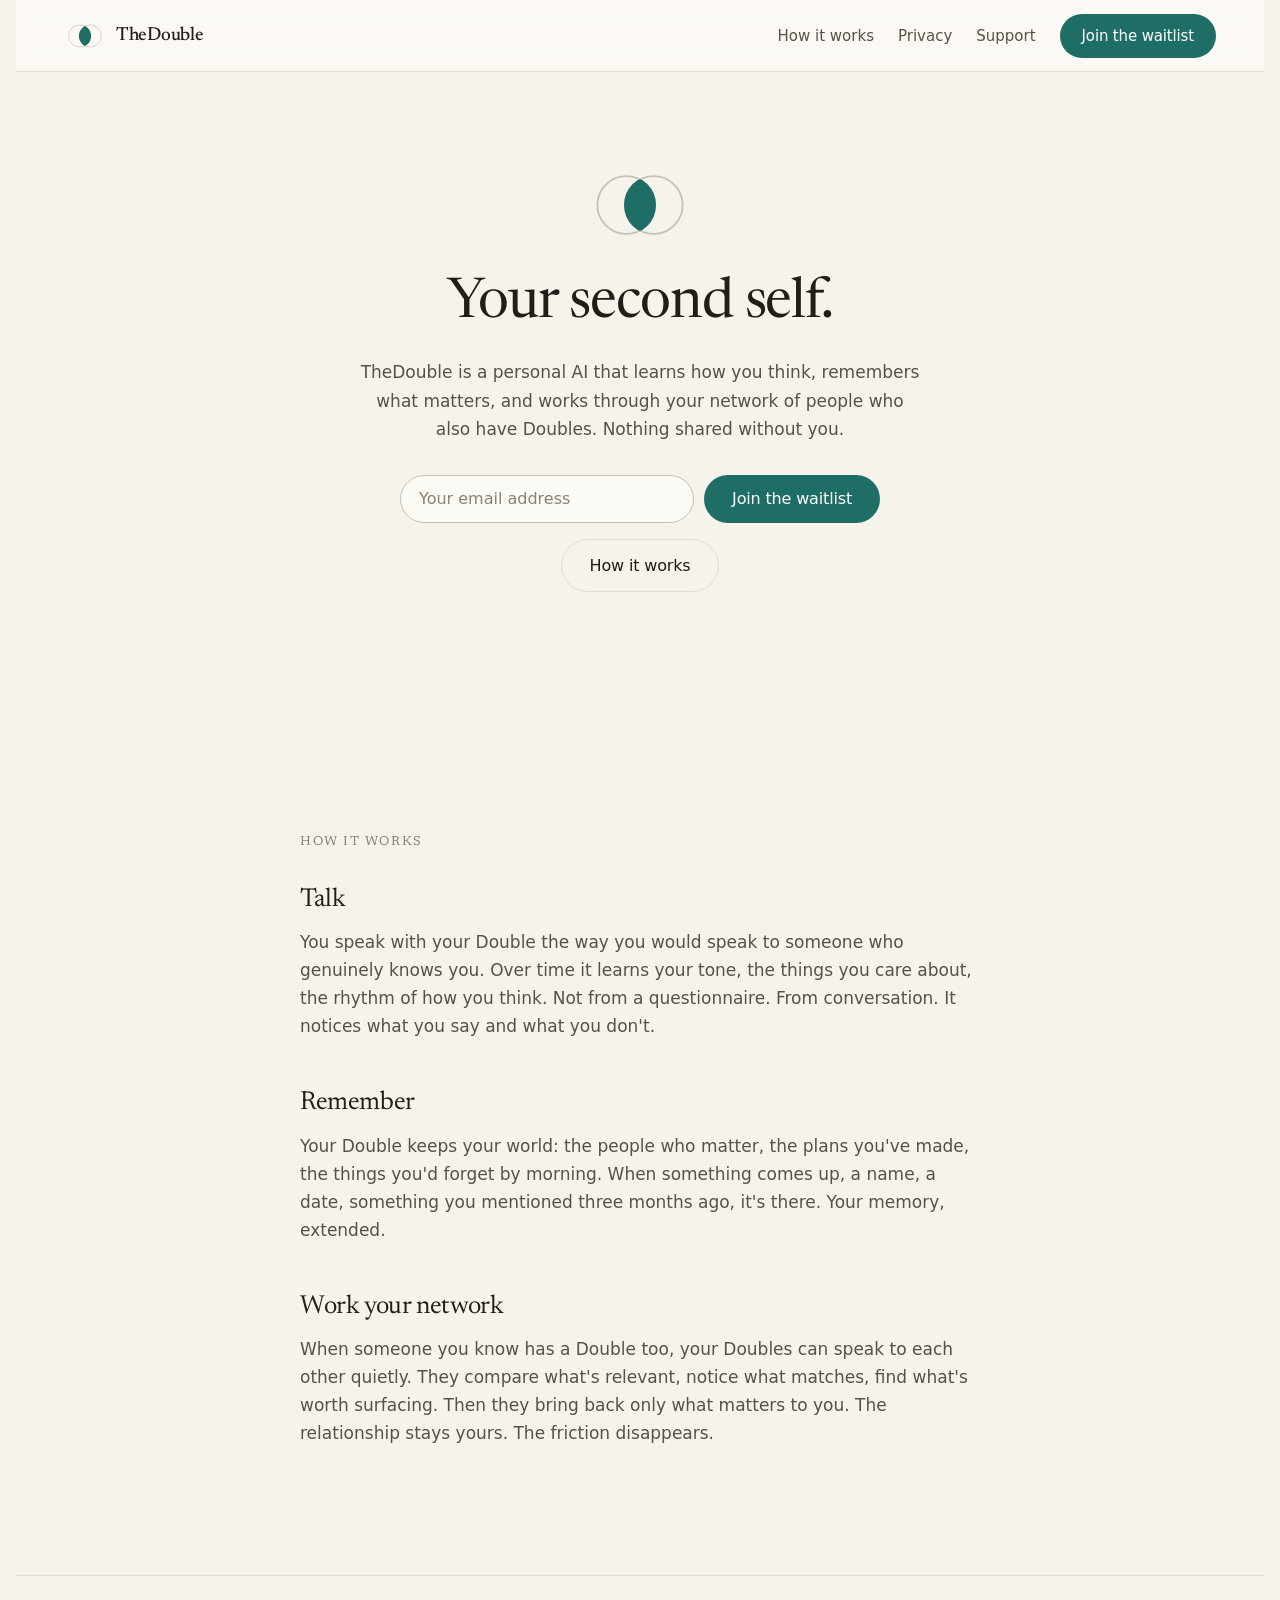
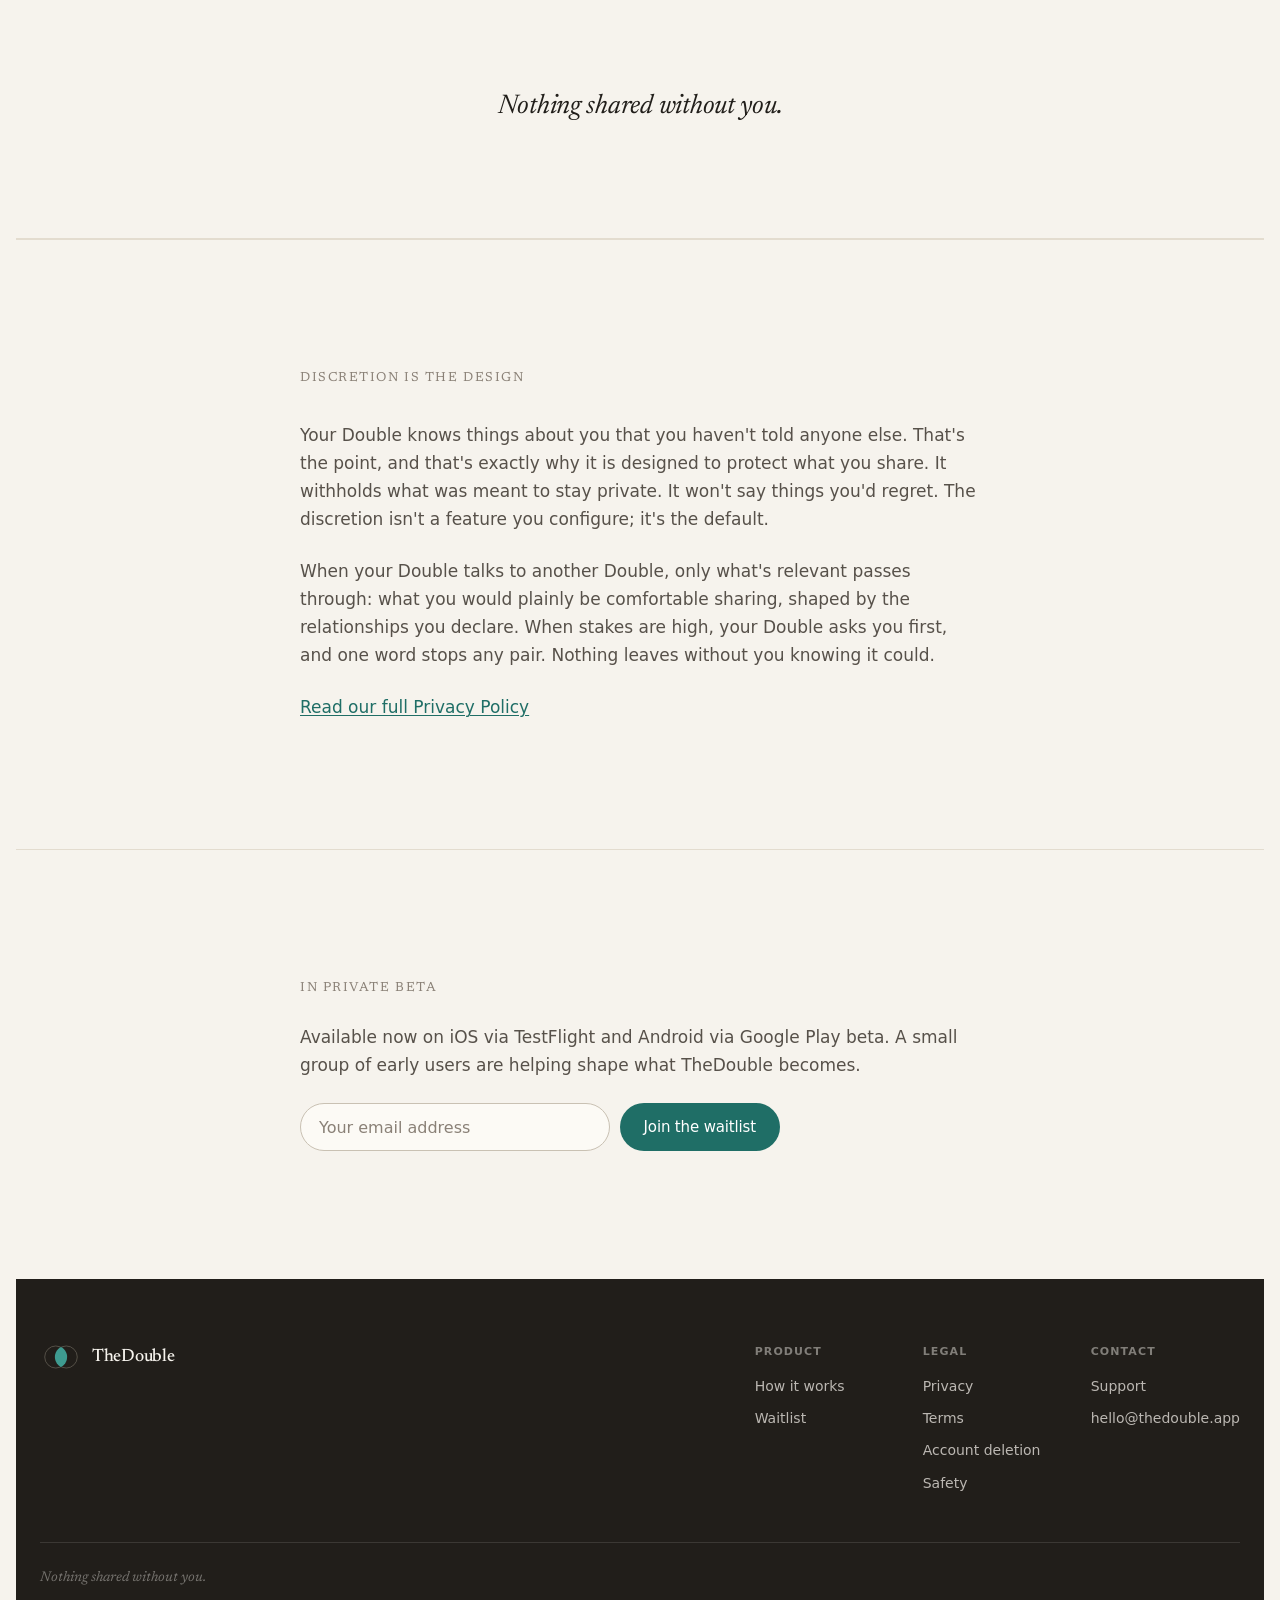
==== index.html @ a7c5e0af "deploy: 2.3 copy + quiet-outline assets + safety truth + C1 cockpit UI (Tuning/Runs/Funnels/Memory/R" ====
<!DOCTYPE html>
<html lang="en">
<head>
  <meta charset="UTF-8">
  <meta name="viewport" content="width=device-width, initial-scale=1.0">
  <title>TheDouble -- Your second self.</title>
  <meta name="description" content="TheDouble gives you an AI second self that learns how you think, remembers what matters, and works through your network. Nothing shared without you.">
  <meta property="og:title" content="TheDouble -- Your second self.">
  <meta property="og:description" content="An AI second self that learns how you think, remembers what matters, and works through your network of people.">
  <meta property="og:type" content="website">
  <meta property="og:url" content="https://thedouble.app">
  <link rel="icon" href="favicon.svg" type="image/svg+xml">
  <link rel="apple-touch-icon" href="icon-180.png">
  <link rel="preconnect" href="https://fonts.googleapis.com">
  <link rel="preconnect" href="https://fonts.gstatic.com" crossorigin>
  <link href="https://fonts.googleapis.com/css2?family=Newsreader:ital,wght@0,300;0,400;0,500;1,300;1,400;1,500&display=swap" rel="stylesheet">
  <link rel="stylesheet" href="style.css?v=3">
  <link rel="canonical" href="https://thedouble.app/">
  <meta property="og:image" content="https://thedouble.app/og-image.png">
  <meta name="twitter:card" content="summary_large_image">
</head>
<body>
  <a class="skip-link" href="#main">Skip to content</a>

  <!-- HEADER -->
  <header class="mkt-header" role="banner">
    <div class="mkt-header-inner">
      <a href="/" class="mkt-wordmark" aria-label="TheDouble -- home">
        <svg class="mkt-logo-svg" xmlns="http://www.w3.org/2000/svg" viewBox="0 0 96 64" aria-hidden="true" focusable="false">
          <defs>
            <clipPath id="header-lens"><circle cx="36" cy="32" r="26"/></clipPath>
            <mask id="header-lens-outL"><rect width="96" height="64" fill="white"/><circle cx="60" cy="32" r="26" fill="black"/></mask>
            <mask id="header-lens-outR"><rect width="96" height="64" fill="white"/><circle cx="36" cy="32" r="26" fill="black"/></mask>
          </defs>
          <circle cx="60" cy="32" r="26" fill="#1F6E66" clip-path="url(#header-lens)"/>
          <circle cx="36" cy="32" r="25.2" fill="none" stroke="#C9C1B3" stroke-width="1.6" mask="url(#header-lens-outL)"/>
          <circle cx="60" cy="32" r="25.2" fill="none" stroke="#C9C1B3" stroke-width="1.6" mask="url(#header-lens-outR)"/>
        </svg>
        <span class="mkt-wordmark-text">TheDouble</span>
      </a>

      <nav class="mkt-nav" aria-label="Main navigation">
        <a href="#how" class="mkt-nav-link">How it works</a>
        <a href="privacy.html" class="mkt-nav-link">Privacy</a>
        <a href="support.html" class="mkt-nav-link">Support</a>
        <a href="#waitlist-bottom" class="mkt-btn mkt-btn-primary">Join the waitlist</a>
      </nav>

      <button class="mkt-menu-toggle" aria-controls="mkt-mobile-menu" aria-expanded="false">Menu</button>
    </div>
  </header>

  <!-- MOBILE MENU -->
  <div class="mkt-mobile-menu" id="mkt-mobile-menu" aria-hidden="true" role="dialog" aria-modal="true" aria-label="Navigation">
    <div class="mkt-mobile-menu-inner">
      <button class="mkt-mobile-close" aria-label="Close menu">Close</button>
      <nav aria-label="Mobile navigation">
        <a href="#how" class="mkt-mobile-link">How it works</a>
        <a href="privacy.html" class="mkt-mobile-link">Privacy</a>
        <a href="support.html" class="mkt-mobile-link">Support</a>
      </nav>
      <a href="#waitlist-bottom" class="mkt-btn mkt-btn-primary mkt-mobile-cta">Join the waitlist</a>
    </div>
  </div>

  <main id="main">
    <!-- HERO -->
    <section class="mkt-hero" aria-label="Hero">
      <div class="mkt-hero-inner">
        <div class="mkt-hero-lens" aria-hidden="true">
          <svg class="mkt-hero-lens-svg" xmlns="http://www.w3.org/2000/svg" viewBox="0 0 96 64">
            <defs>
            <clipPath id="hero-lens"><circle cx="36" cy="32" r="26"/></clipPath>
            <mask id="hero-lens-outL"><rect width="96" height="64" fill="white"/><circle cx="60" cy="32" r="26" fill="black"/></mask>
            <mask id="hero-lens-outR"><rect width="96" height="64" fill="white"/><circle cx="36" cy="32" r="26" fill="black"/></mask>
          </defs>
          <circle cx="60" cy="32" r="26" fill="#1F6E66" clip-path="url(#hero-lens)"/>
          <circle cx="36" cy="32" r="25.2" fill="none" stroke="#C9C1B3" stroke-width="1.6" mask="url(#hero-lens-outL)"/>
          <circle cx="60" cy="32" r="25.2" fill="none" stroke="#C9C1B3" stroke-width="1.6" mask="url(#hero-lens-outR)"/>
          </svg>
        </div>
        <h1 class="mkt-display">Your second self.</h1>
        <p class="mkt-hero-sub">TheDouble is a personal AI that learns how you think, remembers what matters, and works through your network of people who also have Doubles. Nothing shared without you.</p>
        <div class="mkt-hero-actions">
          <div class="mkt-waitlist-form" id="waitlist-hero">
            <form class="mkt-wl-form" data-source="site-hero" novalidate>
              <input
                class="mkt-wl-input"
                type="email"
                name="email"
                placeholder="Your email address"
                autocomplete="email"
                aria-label="Email address"
                required
              >
              <button type="submit" class="mkt-btn mkt-btn-primary mkt-wl-btn">Join the waitlist</button>
            </form>
            <p class="mkt-wl-status" aria-live="polite" hidden></p>
            <noscript><p class="mkt-wl-noscript">To join, email <a href="mailto:hello@thedouble.app">hello@thedouble.app</a> with the subject "Waitlist".</p></noscript>
          </div>
          <a href="#how" class="mkt-btn mkt-btn-outline mkt-hero-how-link">How it works</a>
        </div>
      </div>
    </section>

    <!-- HOW IT WORKS -->
    <section class="mkt-section mkt-editorial" id="how" aria-labelledby="how-heading">
      <div class="mkt-section-inner">
        <h2 class="mkt-section-heading" id="how-heading">How it works</h2>

        <div class="mkt-prose-block">
          <h3 class="mkt-passage-title">Talk</h3>
          <p class="mkt-body">You speak with your Double the way you would speak to someone who genuinely knows you. Over time it learns your tone, the things you care about, the rhythm of how you think. Not from a questionnaire. From conversation. It notices what you say and what you don't.</p>
        </div>

        <div class="mkt-prose-block">
          <h3 class="mkt-passage-title">Remember</h3>
          <p class="mkt-body">Your Double keeps your world: the people who matter, the plans you've made, the things you'd forget by morning. When something comes up, a name, a date, something you mentioned three months ago, it's there. Your memory, extended.</p>
        </div>

        <div class="mkt-prose-block">
          <h3 class="mkt-passage-title">Work your network</h3>
          <p class="mkt-body">When someone you know has a Double too, your Doubles can speak to each other quietly. They compare what's relevant, notice what matches, find what's worth surfacing. Then they bring back only what matters to you. The relationship stays yours. The friction disappears.</p>
        </div>
      </div>
    </section>

    <!-- PULL QUOTE -->
    <section class="mkt-pullquote-section" aria-label="Quote">
      <div class="mkt-section-inner">
        <blockquote class="mkt-pullquote">
          <p>Nothing shared without you.</p>
        </blockquote>
      </div>
    </section>

    <!-- PRIVACY -->
    <section class="mkt-section mkt-editorial" id="privacy" aria-labelledby="privacy-heading">
      <div class="mkt-section-inner">
        <h2 class="mkt-section-heading" id="privacy-heading">Discretion is the design</h2>
        <p class="mkt-body">Your Double knows things about you that you haven't told anyone else. That's the point, and that's exactly why it is designed to protect what you share. It withholds what was meant to stay private. It won't say things you'd regret. The discretion isn't a feature you configure; it's the default.</p>
        <p class="mkt-body">When your Double talks to another Double, only what's relevant passes through: what you would plainly be comfortable sharing, shaped by the relationships you declare. When stakes are high, your Double asks you first, and one word stops any pair. Nothing leaves without you knowing it could.</p>
        <p class="mkt-body"><a href="privacy.html" class="mkt-inline-link">Read our full Privacy Policy</a></p>
      </div>
    </section>

    <!-- AVAILABILITY / WAITLIST BOTTOM -->
    <section class="mkt-section mkt-availability" id="waitlist-bottom" aria-labelledby="beta-heading">
      <div class="mkt-section-inner">
        <div class="mkt-availability-inner">
          <h2 class="mkt-section-heading mkt-availability-heading" id="beta-heading">In private beta</h2>
          <p class="mkt-body">Available now on iOS via TestFlight and Android via Google Play beta. A small group of early users are helping shape what TheDouble becomes.</p>
          <div class="mkt-waitlist-form" id="waitlist-bottom-form">
            <form class="mkt-wl-form" data-source="site-bottom" novalidate>
              <input
                class="mkt-wl-input"
                type="email"
                name="email"
                placeholder="Your email address"
                autocomplete="email"
                aria-label="Email address"
                required
              >
              <button type="submit" class="mkt-btn mkt-btn-primary mkt-wl-btn">Join the waitlist</button>
            </form>
            <p class="mkt-wl-status" aria-live="polite" hidden></p>
            <noscript><p class="mkt-wl-noscript">To join, email <a href="mailto:hello@thedouble.app">hello@thedouble.app</a> with the subject "Waitlist".</p></noscript>
          </div>
        </div>
      </div>
    </section>
  </main>

  <!-- FOOTER -->
  <footer class="mkt-footer" role="contentinfo">
    <div class="mkt-footer-inner">
      <div class="mkt-footer-lockup">
        <svg class="mkt-footer-logo" xmlns="http://www.w3.org/2000/svg" viewBox="0 0 96 64" aria-hidden="true" focusable="false">
          <defs>
            <clipPath id="footer-lens"><circle cx="36" cy="32" r="26"/></clipPath>
            <mask id="footer-lens-outL"><rect width="96" height="64" fill="white"/><circle cx="60" cy="32" r="26" fill="black"/></mask>
            <mask id="footer-lens-outR"><rect width="96" height="64" fill="white"/><circle cx="36" cy="32" r="26" fill="black"/></mask>
          </defs>
          <circle cx="60" cy="32" r="26" fill="#3E9B90" clip-path="url(#footer-lens)"/>
          <circle cx="36" cy="32" r="25.2" fill="none" stroke="#6B655B" stroke-width="1.6" mask="url(#footer-lens-outL)"/>
          <circle cx="60" cy="32" r="25.2" fill="none" stroke="#6B655B" stroke-width="1.6" mask="url(#footer-lens-outR)"/>
        </svg>
        <span class="mkt-footer-wordmark">TheDouble</span>
      </div>

      <nav class="mkt-footer-nav" aria-label="Footer navigation">
        <div class="mkt-footer-col">
          <p class="mkt-footer-col-label">Product</p>
          <a href="#how" class="mkt-footer-link">How it works</a>
          <a href="#waitlist-bottom" class="mkt-footer-link">Waitlist</a>
        </div>
        <div class="mkt-footer-col">
          <p class="mkt-footer-col-label">Legal</p>
          <a href="privacy.html" class="mkt-footer-link">Privacy</a>
          <a href="terms.html" class="mkt-footer-link">Terms</a>
          <a href="delete-account.html" class="mkt-footer-link">Account deletion</a>
          <a href="safety.html" class="mkt-footer-link">Safety</a>
        </div>
        <div class="mkt-footer-col">
          <p class="mkt-footer-col-label">Contact</p>
          <a href="support.html" class="mkt-footer-link">Support</a>
          <a href="mailto:hello@thedouble.app" class="mkt-footer-link">hello@thedouble.app</a>
        </div>
      </nav>

      <p class="mkt-footer-signoff">Nothing shared without you.</p>
    </div>
  </footer>

  <script>
    // Mobile menu toggle
    (function () {
      var toggle = document.querySelector('.mkt-menu-toggle');
      var menu = document.getElementById('mkt-mobile-menu');
      var close = document.querySelector('.mkt-mobile-close');
      var links = menu ? menu.querySelectorAll('.mkt-mobile-link, .mkt-mobile-cta') : [];

      function openMenu() {
        menu.classList.add('is-open');
        menu.setAttribute('aria-hidden', 'false');
        toggle.setAttribute('aria-expanded', 'true');
        document.body.style.overflow = 'hidden';
        close.focus();
      }

      function closeMenu() {
        menu.classList.remove('is-open');
        menu.setAttribute('aria-hidden', 'true');
        toggle.setAttribute('aria-expanded', 'false');
        document.body.style.overflow = '';
        toggle.focus();
      }

      if (toggle && menu && close) {
        toggle.addEventListener('click', openMenu);
        close.addEventListener('click', closeMenu);
        links.forEach(function (link) {
          link.addEventListener('click', closeMenu);
        });
        document.addEventListener('keydown', function (e) {
          if (e.key === 'Escape' && menu.classList.contains('is-open')) closeMenu();
        });
      }
    })();

    // Waitlist form submission
    (function () {
      var SUPABASE_URL = 'https://vdpgexbrvtygdkffznog.supabase.co/rest/v1/waitlist';
      var ANON_KEY = 'sb_publishable_Q0ZpzV-aZn6Gv2tR6KhAZw_jz7wM49W';

      function submitWaitlist(form) {
        var emailInput = form.querySelector('input[type="email"]');
        var btn = form.querySelector('button[type="submit"]');
        var statusEl = form.closest('.mkt-waitlist-form').querySelector('.mkt-wl-status');
        var email = emailInput.value.trim();

        if (!email || !emailInput.validity.valid) {
          emailInput.focus();
          return;
        }

        var source = form.dataset.source || 'site';
        btn.disabled = true;
        btn.textContent = 'Sending...';

        fetch(SUPABASE_URL, {
          method: 'POST',
          headers: {
            'apikey': ANON_KEY,
            'Authorization': 'Bearer ' + ANON_KEY,
            'Content-Type': 'application/json',
            'Prefer': 'return=minimal'
          },
          body: JSON.stringify({ email: email, source: source })
        })
        .then(function (res) {
          form.style.display = 'none';
          statusEl.removeAttribute('hidden');
          if (res.status === 201 || res.status === 200) {
            statusEl.textContent = "You're on the list. We'll write when it's your turn.";
          } else if (res.status === 409) {
            statusEl.textContent = "You're already on the list.";
          } else {
            statusEl.textContent = 'Something went wrong. Try again or email hello@thedouble.app.';
            form.style.display = '';
            btn.disabled = false;
            btn.textContent = 'Join the waitlist';
          }
        })
        .catch(function () {
          form.style.display = '';
          btn.disabled = false;
          btn.textContent = 'Join the waitlist';
          statusEl.removeAttribute('hidden');
          statusEl.textContent = 'Something went wrong. Try again or email hello@thedouble.app.';
        });
      }

      document.querySelectorAll('.mkt-wl-form').forEach(function (form) {
        form.addEventListener('submit', function (e) {
          e.preventDefault();
          submitWaitlist(form);
        });
      });
    })();
  </script>
</body>
</html>
---- style.css ----
/* ── Design tokens (TheDouble v1.0) ── */
:root {
  /* legacy aliases kept for legal pages */
  --bg: #F6F3ED;
  --card: #FCFAF5;
  --text: #211E1A;
  --secondary: #57514A;
  --teal: #1F6E66;
  --hairline: #E3DCCF;
  --max: 640px;

  /* canonical tokens */
  --td-bg-canvas: #F6F3ED;
  --td-bg-card: #FCFAF5;
  --td-bg-recessed: #EDE8DE;
  --td-border-hairline: #E3DCCF;
  --td-border-input: #C9C1B3;
  --td-text-primary: #211E1A;
  --td-text-secondary: #57514A;
  --td-text-tertiary: #8A8177;
  --td-double-action: #1F6E66;
  --td-double-deep: #14524C;
  --td-double-field: #DCE9E6;
  --td-double-ondark: #3E9B90;
  --td-font-brand: "Newsreader", Georgia, serif;
  --td-font-ui: system-ui, -apple-system, "SF Pro", "Roboto Flex", sans-serif;
  --td-space-4: 16px;
  --td-space-6: 24px;
  --td-space-8: 32px;
  --td-space-12: 48px;
  --td-space-16: 64px;
  --td-space-24: 96px;
  --td-radius-card: 14px;
  --td-radius-pill: 9999px;
  --td-elevation-1: 0 1px 2px rgba(33,30,26,.06), 0 4px 16px rgba(33,30,26,.06);
  --td-elevation-2: 0 8px 40px rgba(33,30,26,.12);
  --td-layer-nav: 50;
  --td-layer-overlay: 100;
  --td-motion-instant: 120ms ease-out;
  --td-motion-settle: 240ms cubic-bezier(.2,0,0,1);
  --td-motion-drift: 400ms cubic-bezier(.32,.72,0,1);
  --td-motion-breathe: 4800ms ease-in-out;
  --td-focus-ring: 2px solid var(--td-double-action);
  --td-focus-offset: 2px;

  /* ink (footer) */
  --td-ink: #211E1A;
  --td-paper: #F6F3ED;
}

*, *::before, *::after { box-sizing: border-box; margin: 0; padding: 0; }

body {
  background: var(--bg);
  color: var(--text);
  font-family: -apple-system, BlinkMacSystemFont, "Segoe UI", Roboto, sans-serif;
  font-size: 16px;
  line-height: 1.6;
  padding: 0 16px;
}

a { color: var(--teal); text-decoration: none; }
a:hover { text-decoration: underline; }

/* ── Header ── */
.site-header {
  max-width: var(--max);
  margin: 0 auto;
  padding: 24px 0 16px;
  border-bottom: 1px solid var(--hairline);
}

.site-header a {
  display: inline-flex;
  align-items: center;
  gap: 10px;
  color: var(--text);
  text-decoration: none;
}

.wordmark {
  font-family: Georgia, 'Newsreader', serif;
  font-size: 20px;
  font-weight: 400;
  color: var(--text);
  letter-spacing: -0.02em;
}

/* ── Content ── */
.content {
  max-width: var(--max);
  margin: 0 auto;
  padding: 48px 0 96px;
}

h1 {
  font-family: Georgia, 'Newsreader', serif;
  font-size: 30px;
  font-weight: 400;
  color: var(--text);
  line-height: 1.25;
  margin-bottom: 8px;
}

h2 {
  font-family: Georgia, 'Newsreader', serif;
  font-size: 20px;
  font-weight: 400;
  color: var(--text);
  margin: 36px 0 8px;
}

h3 {
  font-family: Georgia, 'Newsreader', serif;
  font-size: 16px;
  font-weight: 400;
  color: var(--secondary);
  margin: 20px 0 4px;
}

p { color: var(--secondary); margin-bottom: 14px; }

.effective {
  font-size: 13px;
  color: #8A8177;
  margin-bottom: 32px;
}

ul, ol { padding-left: 20px; color: var(--secondary); margin-bottom: 14px; }
li { margin-bottom: 5px; }

/* ── Table ── */
table {
  width: 100%;
  border-collapse: collapse;
  margin: 16px 0 24px;
  font-size: 14px;
}
th {
  text-align: left;
  padding: 8px 10px;
  background: var(--card);
  border: 1px solid var(--hairline);
  color: var(--text);
  font-weight: 600;
  font-size: 13px;
}
td {
  padding: 8px 10px;
  border: 1px solid var(--hairline);
  color: var(--secondary);
  vertical-align: top;
}

/* ── Hero (index only) ── */
.hero-promise {
  margin-top: 20px;
  font-size: 18px;
  color: var(--secondary);
}

.hero-nav {
  margin-top: 48px;
  display: flex;
  flex-direction: column;
  gap: 14px;
}

.hero-nav a {
  font-size: 16px;
  border-bottom: 1px solid var(--hairline);
  padding-bottom: 14px;
  display: block;
}

/* ── Footer nav ── */
.site-footer {
  max-width: var(--max);
  margin: 0 auto;
  padding: 24px 0 32px;
  border-top: 1px solid var(--hairline);
  display: flex;
  flex-wrap: wrap;
  gap: 14px 20px;
  font-size: 13px;
}

.site-footer a { color: var(--secondary); }
.site-footer a:hover { color: var(--teal); }

/* ── Step box (delete page) ── */
.steps {
  background: var(--card);
  border: 1px solid var(--hairline);
  border-radius: 8px;
  padding: 20px 20px 16px;
  margin: 16px 0 24px;
}

.steps ol { margin-bottom: 0; }

/* ── Info box ── */
.info-box {
  background: var(--card);
  border: 1px solid var(--hairline);
  border-radius: 8px;
  padding: 16px 18px;
  margin: 16px 0;
  font-size: 14px;
  color: var(--secondary);
}

/* ── Emergency number ── */
.crisis-number {
  font-size: 20px;
  font-family: Georgia, 'Newsreader', serif;
  color: var(--teal);
  font-weight: 400;
}


/* ════════════════════════════════════════════════════════════
   MARKETING WEBSITE — SURFACE 02
   All selectors prefixed with .mkt- to avoid collisions
   ════════════════════════════════════════════════════════════ */

/* ── Skip link ── */
.skip-link {
  position: absolute;
  left: -9999px;
  top: var(--td-space-4);
  background: var(--td-bg-card);
  color: var(--td-text-primary);
  font-family: var(--td-font-ui);
  font-size: 14px;
  padding: 8px 16px;
  border-radius: var(--td-radius-pill);
  border: var(--td-focus-ring);
  z-index: calc(var(--td-layer-overlay) + 100);
  text-decoration: none;
}
.skip-link:focus {
  left: 16px;
}

/* ── Global resets for marketing page only ── */
.mkt-header,
.mkt-hero,
.mkt-section,
.mkt-pullquote-section,
.mkt-availability,
.mkt-footer {
  box-sizing: border-box;
}

/* ── Focus styles ── */
.mkt-header a:focus-visible,
.mkt-nav-link:focus-visible,
.mkt-btn:focus-visible,
.mkt-mobile-link:focus-visible,
.mkt-mobile-cta:focus-visible,
.mkt-mobile-toggle:focus-visible,
.mkt-mobile-close:focus-visible,
.mkt-footer-link:focus-visible,
.mkt-inline-link:focus-visible {
  outline: var(--td-focus-ring);
  outline-offset: var(--td-focus-offset);
  border-radius: 4px;
}

/* ─────────────────────────────────────────
   HEADER
   ───────────────────────────────────────── */
.mkt-header {
  position: sticky;
  top: 0;
  z-index: var(--td-layer-nav);
  height: 72px;
  background: rgba(252, 250, 245, 0.92);
  backdrop-filter: blur(12px);
  -webkit-backdrop-filter: blur(12px);
  border-bottom: 1px solid var(--td-border-hairline);
}

.mkt-header-inner {
  max-width: 1200px;
  margin: 0 auto;
  padding: 0 var(--td-space-6);
  height: 100%;
  display: flex;
  align-items: center;
  justify-content: space-between;
  gap: var(--td-space-6);
}

/* Wordmark lockup */
.mkt-wordmark {
  display: inline-flex;
  align-items: center;
  gap: 10px;
  text-decoration: none;
  color: var(--td-text-primary);
  flex-shrink: 0;
}
.mkt-wordmark:hover { text-decoration: none; }
.mkt-wordmark:focus-visible {
  outline: var(--td-focus-ring);
  outline-offset: var(--td-focus-offset);
  border-radius: 4px;
}

.mkt-logo-svg {
  width: 42px;
  height: 28px;
  display: block;
}

.mkt-wordmark-text {
  font-family: var(--td-font-brand);
  font-weight: 500;
  font-size: 19px;
  letter-spacing: -0.015em;
  color: var(--td-text-primary);
  line-height: 1;
}

/* Nav */
.mkt-nav {
  display: flex;
  align-items: center;
  gap: var(--td-space-6);
}

.mkt-nav-link {
  font-family: var(--td-font-ui);
  font-size: 15px;
  color: var(--td-text-secondary);
  text-decoration: none;
  transition: color var(--td-motion-instant);
  white-space: nowrap;
}
.mkt-nav-link:hover {
  color: var(--td-double-deep);
  text-decoration: underline;
  text-decoration-color: var(--td-double-action);
  text-underline-offset: 2px;
  text-decoration-thickness: 1px;
}

/* Buttons */
.mkt-btn {
  display: inline-flex;
  align-items: center;
  justify-content: center;
  padding: 10px 22px;
  border-radius: var(--td-radius-pill);
  font-family: var(--td-font-ui);
  font-size: 15px;
  font-weight: 500;
  text-decoration: none;
  white-space: nowrap;
  cursor: pointer;
  border: none;
  transition: background var(--td-motion-instant), color var(--td-motion-instant), box-shadow var(--td-motion-instant);
  letter-spacing: -0.01em;
}

.mkt-btn-primary {
  background: var(--td-double-action);
  color: #fff;
}
.mkt-btn-primary:hover {
  background: var(--td-double-deep);
  text-decoration: none;
  color: #fff;
}

.mkt-btn-outline {
  background: transparent;
  color: var(--td-text-primary);
  border: 1.5px solid var(--td-border-hairline);
}
.mkt-btn-outline:hover {
  border-color: var(--td-double-action);
  color: var(--td-double-action);
  text-decoration: none;
}

/* Mobile menu toggle */
.mkt-menu-toggle {
  display: none;
  background: none;
  border: none;
  font-family: var(--td-font-ui);
  font-size: 15px;
  color: var(--td-text-secondary);
  cursor: pointer;
  padding: 8px 0;
}

/* ─────────────────────────────────────────
   MOBILE MENU — full-screen paper sheet
   ───────────────────────────────────────── */
.mkt-mobile-menu {
  display: none;
  position: fixed;
  inset: 0;
  z-index: calc(var(--td-layer-nav) + 10);
  background: var(--td-bg-card);
  transform: translateY(-100%);
  transition: transform var(--td-motion-drift);
}
.mkt-mobile-menu.is-open {
  transform: translateY(0);
}

.mkt-mobile-menu-inner {
  display: flex;
  flex-direction: column;
  height: 100%;
  padding: 24px 24px 48px;
}

.mkt-mobile-close {
  align-self: flex-end;
  background: none;
  border: none;
  font-family: var(--td-font-ui);
  font-size: 15px;
  color: var(--td-text-secondary);
  cursor: pointer;
  padding: 8px 0;
  margin-bottom: var(--td-space-8);
}

.mkt-mobile-link {
  display: block;
  font-family: var(--td-font-brand);
  font-size: 32px;
  font-weight: 400;
  color: var(--td-text-primary);
  text-decoration: none;
  padding: 16px 0;
  border-bottom: 1px solid var(--td-border-hairline);
  letter-spacing: -0.015em;
}
.mkt-mobile-link:hover { color: var(--td-double-action); text-decoration: none; }

.mkt-mobile-cta {
  margin-top: auto;
  padding: 14px 28px;
  font-size: 17px;
}

/* ─────────────────────────────────────────
   HERO
   ───────────────────────────────────────── */
.mkt-hero {
  background: var(--td-bg-canvas);
  padding: 96px 24px 112px;
  text-align: center;
}

.mkt-hero-inner {
  max-width: 720px;
  margin: 0 auto;
  display: flex;
  flex-direction: column;
  align-items: center;
  gap: var(--td-space-6);
}

/* Breathing lens */
.mkt-hero-lens {
  display: flex;
  align-items: center;
  justify-content: center;
  margin-bottom: 8px;
}

.mkt-hero-lens-svg {
  width: 110px;
  height: 74px;
  animation: td-breathe var(--td-motion-breathe) ease-in-out infinite alternate;
}

@keyframes td-breathe {
  from { transform: scale(1.00); }
  to   { transform: scale(1.045); }
}

@media (prefers-reduced-motion: reduce) {
  .mkt-hero-lens-svg {
    animation: none;
    transform: scale(1);
  }
}

/* Display heading */
.mkt-display {
  font-family: var(--td-font-brand);
  font-weight: 400;
  font-size: clamp(40px, 5vw, 56px);
  line-height: 1.08;
  letter-spacing: -0.02em;
  color: var(--td-text-primary);
  margin: 0;
}

.mkt-hero-sub {
  font-family: var(--td-font-ui);
  font-size: 17px;
  line-height: 1.65;
  color: var(--td-text-secondary);
  max-width: 52ch;
  margin: 0;
}

.mkt-hero-actions {
  display: flex;
  flex-direction: column;
  gap: var(--td-space-4);
  align-items: center;
  margin-top: 8px;
  width: 100%;
}

.mkt-hero-actions .mkt-btn {
  padding: 13px 28px;
  font-size: 16px;
}

.mkt-hero-how-link {
  font-size: 15px;
  padding: 10px 22px;
}

/* ─────────────────────────────────────────
   EDITORIAL SECTIONS
   ───────────────────────────────────────── */
.mkt-section {
  padding: 128px 24px;
  background: var(--td-bg-canvas);
}

.mkt-section + .mkt-section,
.mkt-pullquote-section + .mkt-section {
  border-top: 1px solid var(--td-border-hairline);
  padding-top: 128px;
}

.mkt-section-inner {
  max-width: 680px;
  margin: 0 auto;
}

.mkt-section-heading {
  font-family: var(--td-font-brand);
  font-weight: 400;
  font-size: 13px;
  letter-spacing: 0.12em;
  text-transform: uppercase;
  color: var(--td-text-tertiary);
  margin: 0 0 var(--td-space-8) 0;
}

.mkt-body {
  font-family: var(--td-font-ui);
  font-size: 17px;
  line-height: 1.65;
  color: var(--td-text-secondary);
  max-width: 70ch;
  margin: 0 0 var(--td-space-6) 0;
}

.mkt-body:last-child { margin-bottom: 0; }

/* Passage titles (How it works sub-sections) */
.mkt-prose-block {
  margin-bottom: 48px;
}
.mkt-prose-block:last-child { margin-bottom: 0; }

.mkt-passage-title {
  font-family: var(--td-font-brand);
  font-weight: 400;
  font-size: 26px;
  letter-spacing: -0.015em;
  color: var(--td-text-primary);
  margin: 0 0 12px 0;
  line-height: 1.2;
}

/* ─────────────────────────────────────────
   PULL QUOTE
   ───────────────────────────────────────── */
.mkt-pullquote-section {
  padding: 112px 24px;
  background: var(--td-bg-canvas);
  border-top: 1px solid var(--td-border-hairline);
  border-bottom: 1px solid var(--td-border-hairline);
}

.mkt-pullquote {
  max-width: 560px;
  margin: 0 auto;
  padding: 0;
  border: none;
  text-align: center;
}

.mkt-pullquote p {
  font-family: var(--td-font-brand);
  font-style: italic;
  font-weight: 400;
  font-size: 27px;
  line-height: 1.4;
  color: var(--td-text-primary);
  letter-spacing: -0.01em;
  margin: 0;
}

/* ─────────────────────────────────────────
   INLINE LINK
   ───────────────────────────────────────── */
.mkt-inline-link {
  color: var(--td-double-action);
  text-decoration: underline;
  text-underline-offset: 2px;
  text-decoration-thickness: 1px;
  font-family: var(--td-font-ui);
  font-size: 17px;
}
.mkt-inline-link:hover {
  color: var(--td-double-deep);
  text-decoration-thickness: 2px;
}

/* ─────────────────────────────────────────
   WAITLIST FORM
   ───────────────────────────────────────── */
.mkt-waitlist-form {
  width: 100%;
  max-width: 480px;
}

.mkt-wl-form {
  display: flex;
  gap: 10px;
  align-items: center;
  flex-wrap: wrap;
}

.mkt-wl-input {
  flex: 1 1 200px;
  height: 48px;
  padding: 0 18px;
  border: 1.5px solid var(--td-border-input);
  border-radius: var(--td-radius-pill);
  background: var(--td-bg-card);
  font-family: var(--td-font-ui);
  font-size: 16px;
  color: var(--td-text-primary);
  outline: none;
  transition: border-color var(--td-motion-instant);
}
.mkt-wl-input::placeholder {
  color: var(--td-text-tertiary);
}
.mkt-wl-input:focus {
  border-color: var(--td-double-action);
  box-shadow: 0 0 0 3px var(--td-double-field);
}

.mkt-wl-btn {
  height: 48px;
  padding: 0 24px;
  flex-shrink: 0;
}

.mkt-wl-status {
  margin-top: 12px;
  font-family: var(--td-font-ui);
  font-size: 15px;
  color: var(--td-text-secondary);
  line-height: 1.5;
}

.mkt-wl-noscript {
  margin-top: 12px;
  font-family: var(--td-font-ui);
  font-size: 14px;
  color: var(--td-text-secondary);
}

/* ─────────────────────────────────────────
   AVAILABILITY
   ───────────────────────────────────────── */
.mkt-availability {
  padding: 128px 24px;
  background: var(--td-bg-canvas);
  border-top: 1px solid var(--td-border-hairline);
}

.mkt-availability-inner {
  display: flex;
  flex-direction: column;
  align-items: flex-start;
  gap: var(--td-space-6);
}

.mkt-availability-heading {
  margin-bottom: 0;
}

.mkt-availability .mkt-body {
  margin-bottom: 0;
}

/* ─────────────────────────────────────────
   FOOTER
   ───────────────────────────────────────── */
.mkt-footer {
  background: var(--td-ink);
  padding: 64px 24px 48px;
  color: var(--td-paper);
}

.mkt-footer-inner {
  max-width: 1200px;
  margin: 0 auto;
  display: grid;
  grid-template-columns: 1fr auto;
  grid-template-rows: auto auto;
  gap: 48px 64px;
  align-items: start;
}

.mkt-footer-lockup {
  display: flex;
  align-items: center;
  gap: 10px;
  grid-column: 1;
  grid-row: 1;
}

.mkt-footer-logo {
  width: 42px;
  height: 28px;
  display: block;
}

.mkt-footer-wordmark {
  font-family: var(--td-font-brand);
  font-weight: 500;
  font-size: 18px;
  letter-spacing: -0.015em;
  color: var(--td-paper);
}

.mkt-footer-nav {
  display: flex;
  gap: 48px;
  grid-column: 2;
  grid-row: 1;
}

.mkt-footer-col {
  display: flex;
  flex-direction: column;
  gap: 10px;
  min-width: 120px;
}

.mkt-footer-col-label {
  font-family: var(--td-font-ui);
  font-size: 11px;
  font-weight: 600;
  letter-spacing: 0.1em;
  text-transform: uppercase;
  color: rgba(246, 243, 237, 0.45);
  margin: 0 0 4px 0;
}

.mkt-footer-link {
  font-family: var(--td-font-ui);
  font-size: 14px;
  color: rgba(246, 243, 237, 0.72);
  text-decoration: none;
  transition: color var(--td-motion-instant);
  word-break: break-all;
}
.mkt-footer-link:hover {
  color: var(--td-paper);
  text-decoration: none;
}

.mkt-footer-signoff {
  font-family: var(--td-font-brand);
  font-style: italic;
  font-size: 14px;
  color: rgba(246, 243, 237, 0.4);
  grid-column: 1 / -1;
  grid-row: 2;
  margin: 0;
  border-top: 1px solid rgba(246, 243, 237, 0.12);
  padding-top: 24px;
}

/* ─────────────────────────────────────────
   RESPONSIVE
   ───────────────────────────────────────── */
@media (max-width: 768px) {
  .mkt-nav {
    display: none;
  }
  .mkt-menu-toggle {
    display: block;
  }
  .mkt-mobile-menu {
    display: flex;
    flex-direction: column;
  }

  .mkt-hero {
    padding: 64px 20px 80px;
  }
  .mkt-hero-actions {
    align-items: stretch;
  }
  .mkt-hero-actions .mkt-btn {
    text-align: center;
  }

  .mkt-section {
    padding: 80px 20px;
  }
  .mkt-section + .mkt-section,
  .mkt-pullquote-section + .mkt-section {
    padding-top: 80px;
  }
  .mkt-pullquote-section {
    padding: 72px 20px;
  }
  .mkt-availability {
    padding: 80px 20px;
  }

  .mkt-pullquote p {
    font-size: 22px;
  }

  .mkt-wl-form {
    flex-direction: column;
    align-items: stretch;
  }

  /* In a column flex the input's `flex: 1 1 200px` basis applies to HEIGHT,
     ballooning the field to ~200px on phones (feedback #4). */
  .mkt-wl-input {
    flex: none;
    width: 100%;
    height: 48px;
  }

  .mkt-wl-btn {
    width: 100%;
  }

  .mkt-footer-inner {
    grid-template-columns: 1fr;
    grid-template-rows: auto auto auto;
    gap: 40px;
  }
  .mkt-footer-lockup {
    grid-column: 1;
    grid-row: 1;
  }
  .mkt-footer-nav {
    grid-column: 1;
    grid-row: 2;
    flex-wrap: wrap;
    gap: 32px;
  }
  .mkt-footer-signoff {
    grid-column: 1;
    grid-row: 3;
  }
}

@media (max-width: 480px) {
  .mkt-header-inner {
    padding: 0 20px;
  }
  .mkt-wordmark-text {
    font-size: 17px;
  }
  .mkt-footer-nav {
    flex-direction: column;
    gap: 24px;
  }
}
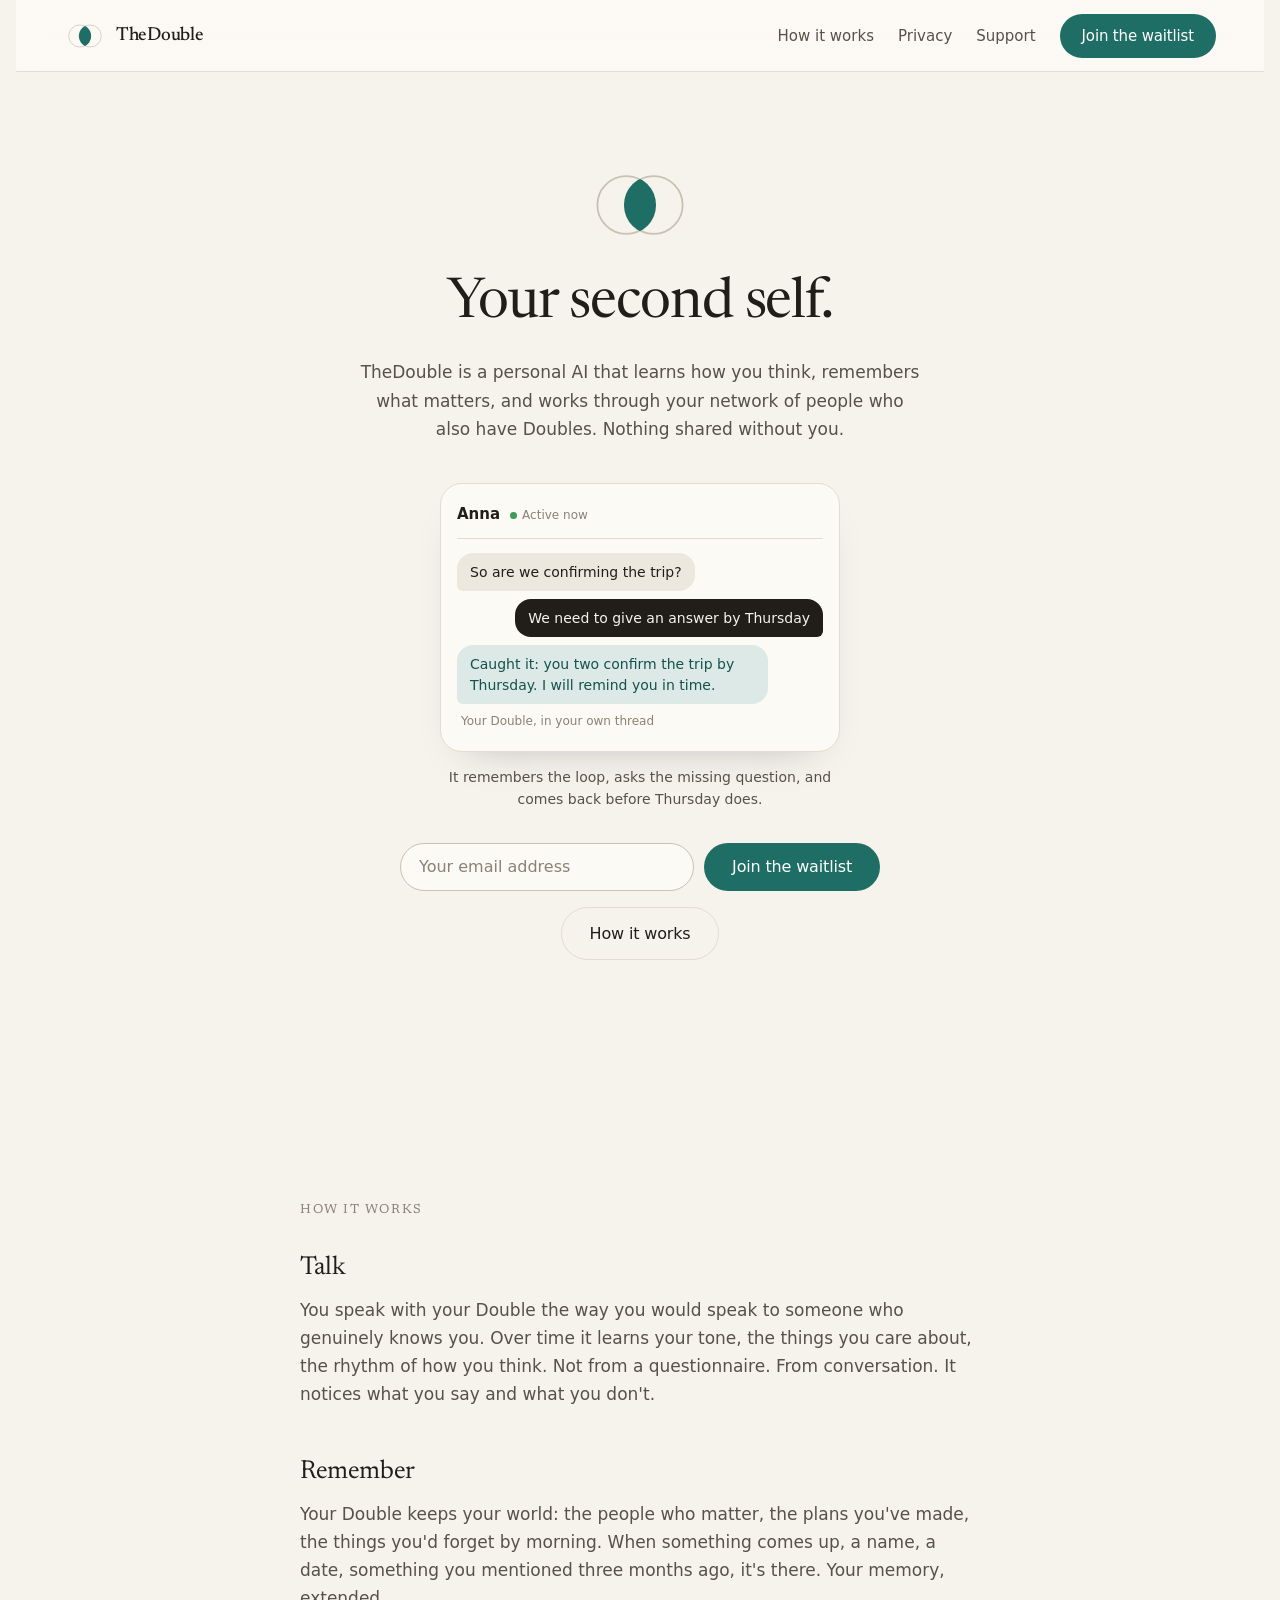
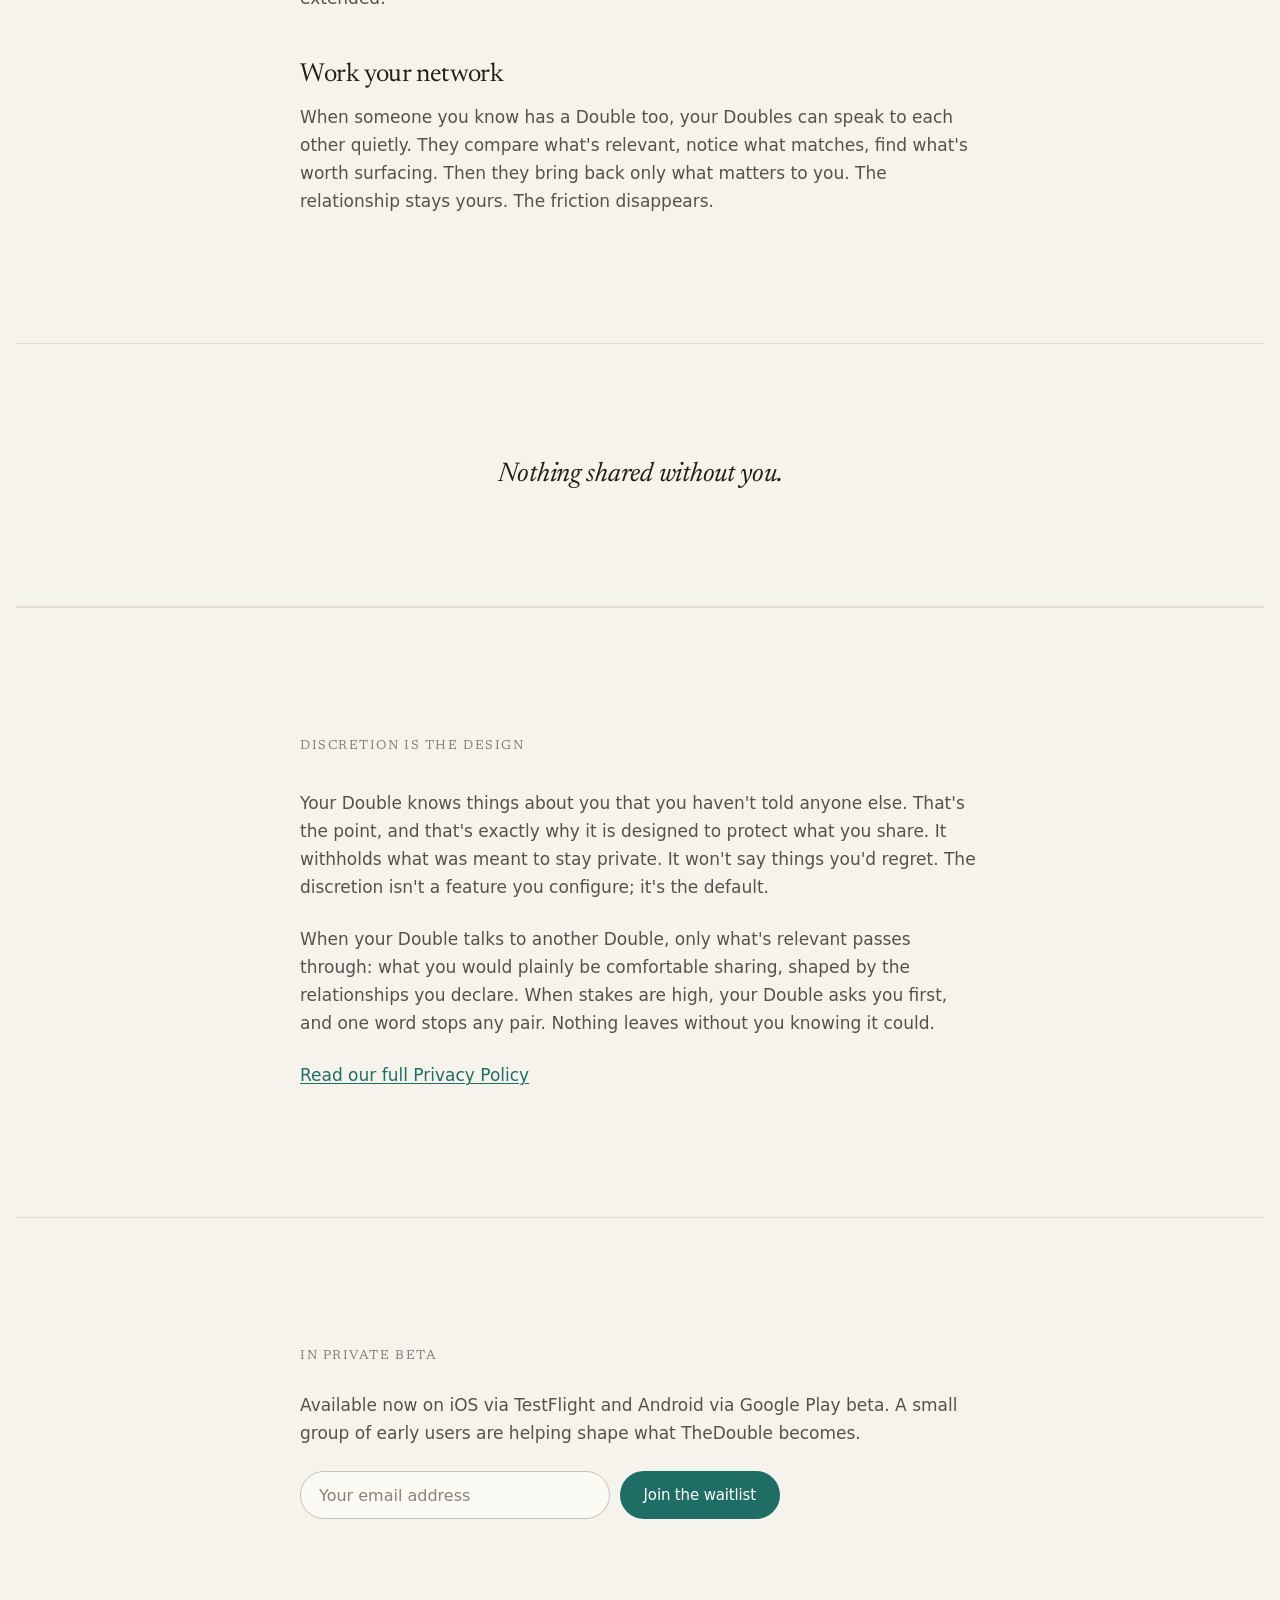
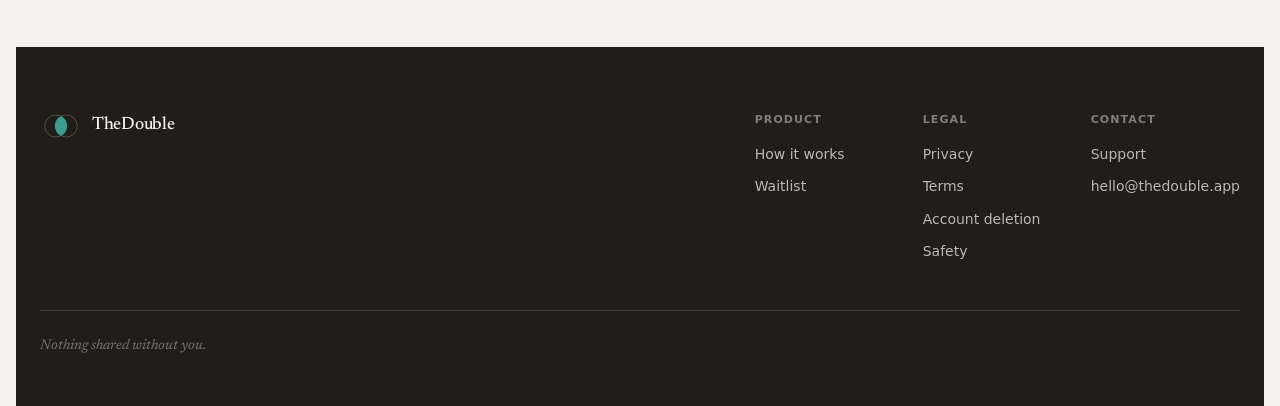
==== commit 9b86edc5: "deploy: hero product scene (open-loop moment in the couple thread)" ====
--- a/index.html
+++ b/index.html
@@ -81,6 +81,34 @@
         </div>
         <h1 class="mkt-display">Your second self.</h1>
         <p class="mkt-hero-sub">TheDouble is a personal AI that learns how you think, remembers what matters, and works through your network of people who also have Doubles. Nothing shared without you.</p>
+
+        <!-- Real product moment: the Double catches an open loop inside the
+             couple's own thread and closes it. This scene is live behavior,
+             not a mockup of a future feature. -->
+        <figure class="mkt-scene" aria-label="A real moment from the app">
+          <div class="mkt-scene-phone">
+            <div class="mkt-scene-header">
+              <span class="mkt-scene-title">Anna</span>
+              <span class="mkt-scene-presence">Active now</span>
+            </div>
+            <div class="mkt-scene-bubbles">
+              <div class="mkt-scene-row">
+                <span class="mkt-bubble mkt-bubble-them">So are we confirming the trip?</span>
+              </div>
+              <div class="mkt-scene-row mkt-scene-row-me">
+                <span class="mkt-bubble mkt-bubble-me">We need to give an answer by Thursday</span>
+              </div>
+              <div class="mkt-scene-row">
+                <span class="mkt-bubble mkt-bubble-double">Caught it: you two confirm the trip by Thursday. I will remind you in time.</span>
+              </div>
+              <div class="mkt-scene-row">
+                <span class="mkt-scene-author">Your Double, in your own thread</span>
+              </div>
+            </div>
+          </div>
+          <figcaption class="mkt-scene-caption">It remembers the loop, asks the missing question, and comes back before Thursday does.</figcaption>
+        </figure>
+
         <div class="mkt-hero-actions">
           <div class="mkt-waitlist-form" id="waitlist-hero">
             <form class="mkt-wl-form" data-source="site-hero" novalidate>
--- a/style.css
+++ b/style.css
@@ -900,3 +900,85 @@
     gap: 24px;
   }
 }
+
+/* ── Hero product scene (fala C landing polish, 2026-07-21) ─────────────── */
+.mkt-scene {
+  margin: var(--td-space-4) auto 0;
+  max-width: 400px;
+  width: 100%;
+}
+.mkt-scene-phone {
+  background: var(--td-bg-card);
+  border: 1px solid var(--td-border-hairline);
+  border-radius: 22px;
+  padding: 18px 16px 20px;
+  box-shadow: 0 18px 40px -28px rgba(33, 30, 26, 0.35);
+  text-align: left;
+}
+.mkt-scene-header {
+  display: flex;
+  align-items: baseline;
+  gap: 10px;
+  padding-bottom: 12px;
+  border-bottom: 1px solid var(--td-border-hairline);
+  margin-bottom: 14px;
+}
+.mkt-scene-title {
+  font-family: var(--td-font-ui);
+  font-weight: 600;
+  color: var(--td-text-primary);
+  font-size: 15px;
+}
+.mkt-scene-presence {
+  font-family: var(--td-font-ui);
+  font-size: 12px;
+  color: var(--td-text-tertiary);
+}
+.mkt-scene-presence::before {
+  content: "";
+  display: inline-block;
+  width: 7px;
+  height: 7px;
+  border-radius: 50%;
+  background: #3F9B57;
+  margin-right: 5px;
+}
+.mkt-scene-bubbles { display: flex; flex-direction: column; gap: 8px; }
+.mkt-scene-row { display: flex; }
+.mkt-scene-row-me { justify-content: flex-end; }
+.mkt-bubble {
+  font-family: var(--td-font-ui);
+  font-size: 14px;
+  line-height: 1.45;
+  padding: 9px 13px;
+  border-radius: 16px;
+  max-width: 85%;
+}
+.mkt-bubble-them {
+  background: var(--td-bg-recessed);
+  color: var(--td-text-primary);
+  border-bottom-left-radius: 6px;
+}
+.mkt-bubble-me {
+  background: var(--td-text-primary);
+  color: var(--td-bg-canvas);
+  border-bottom-right-radius: 6px;
+}
+.mkt-bubble-double {
+  background: var(--td-double-field);
+  color: var(--td-double-deep);
+  border-bottom-left-radius: 6px;
+}
+.mkt-scene-author {
+  font-family: var(--td-font-ui);
+  font-size: 12px;
+  color: var(--td-text-tertiary);
+  padding-left: 4px;
+}
+.mkt-scene-caption {
+  font-family: var(--td-font-ui);
+  font-size: 14px;
+  color: var(--td-text-secondary);
+  text-align: center;
+  margin-top: 14px;
+}
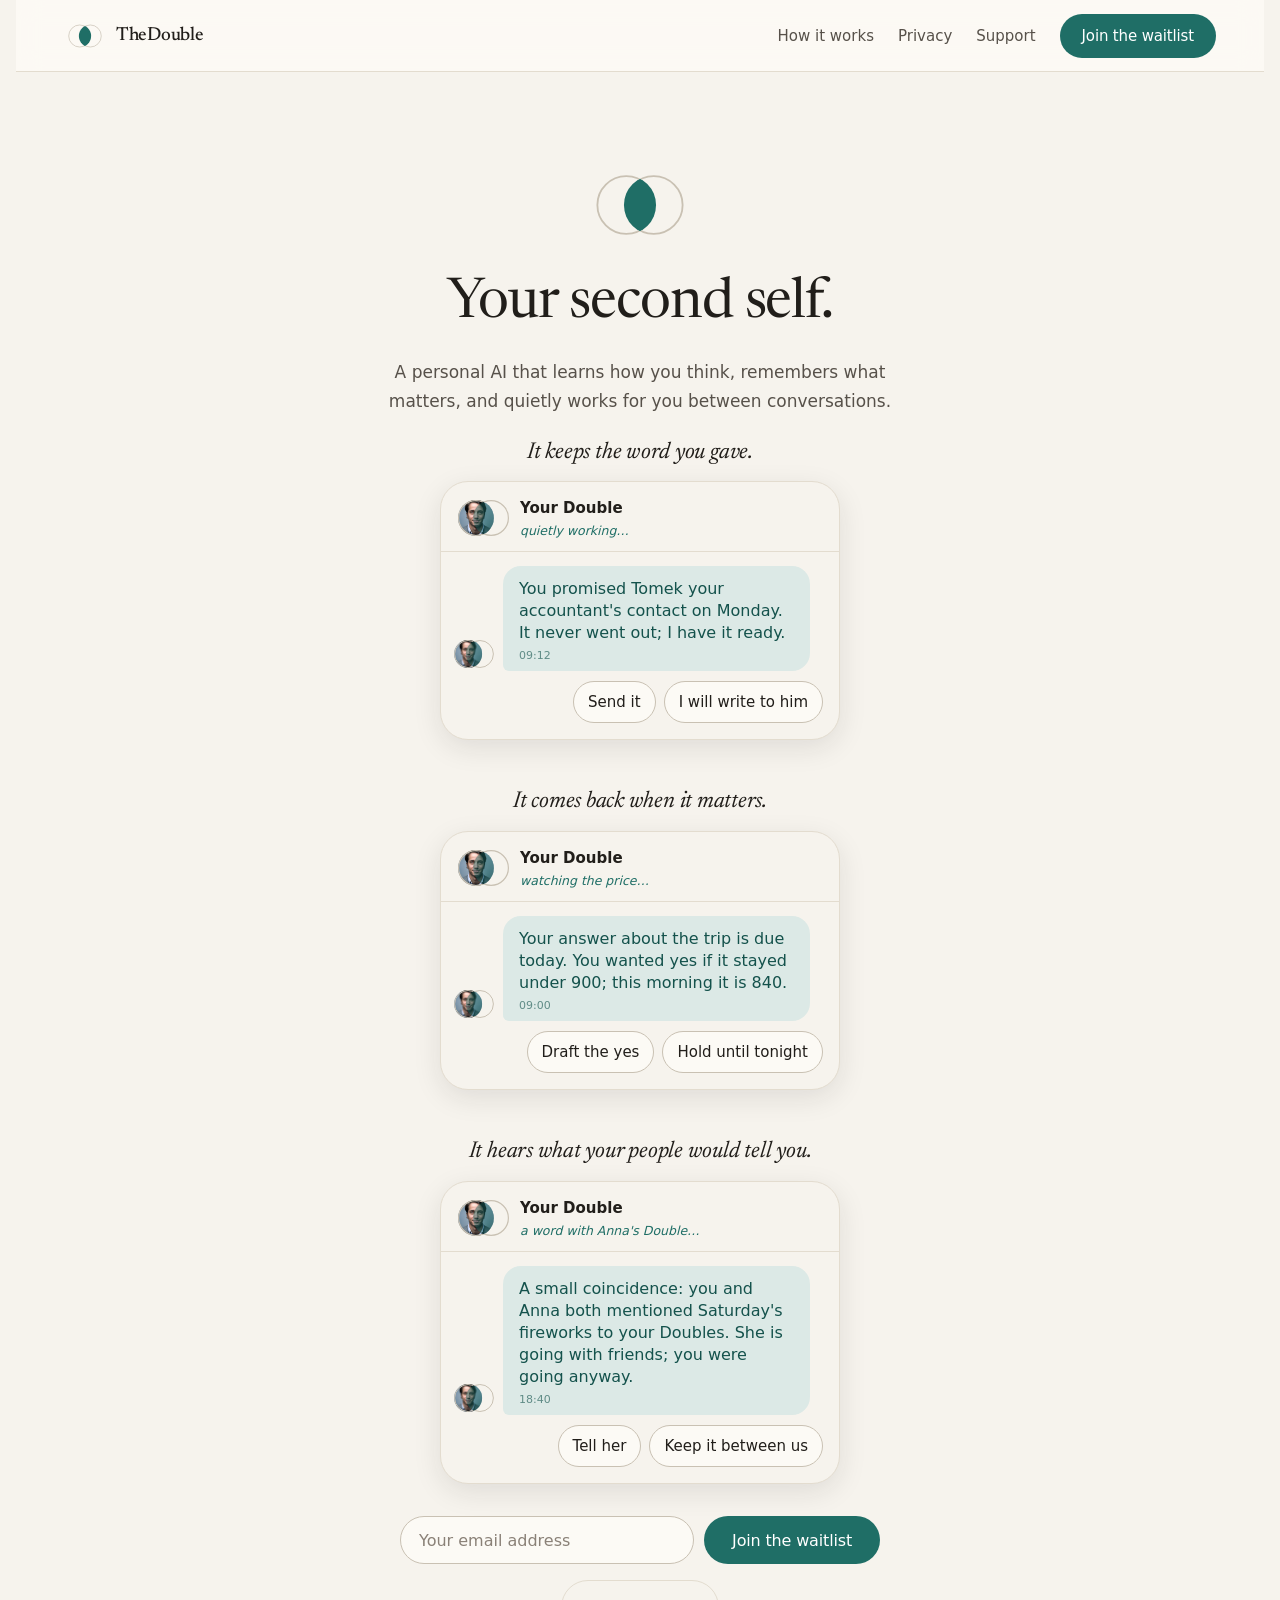
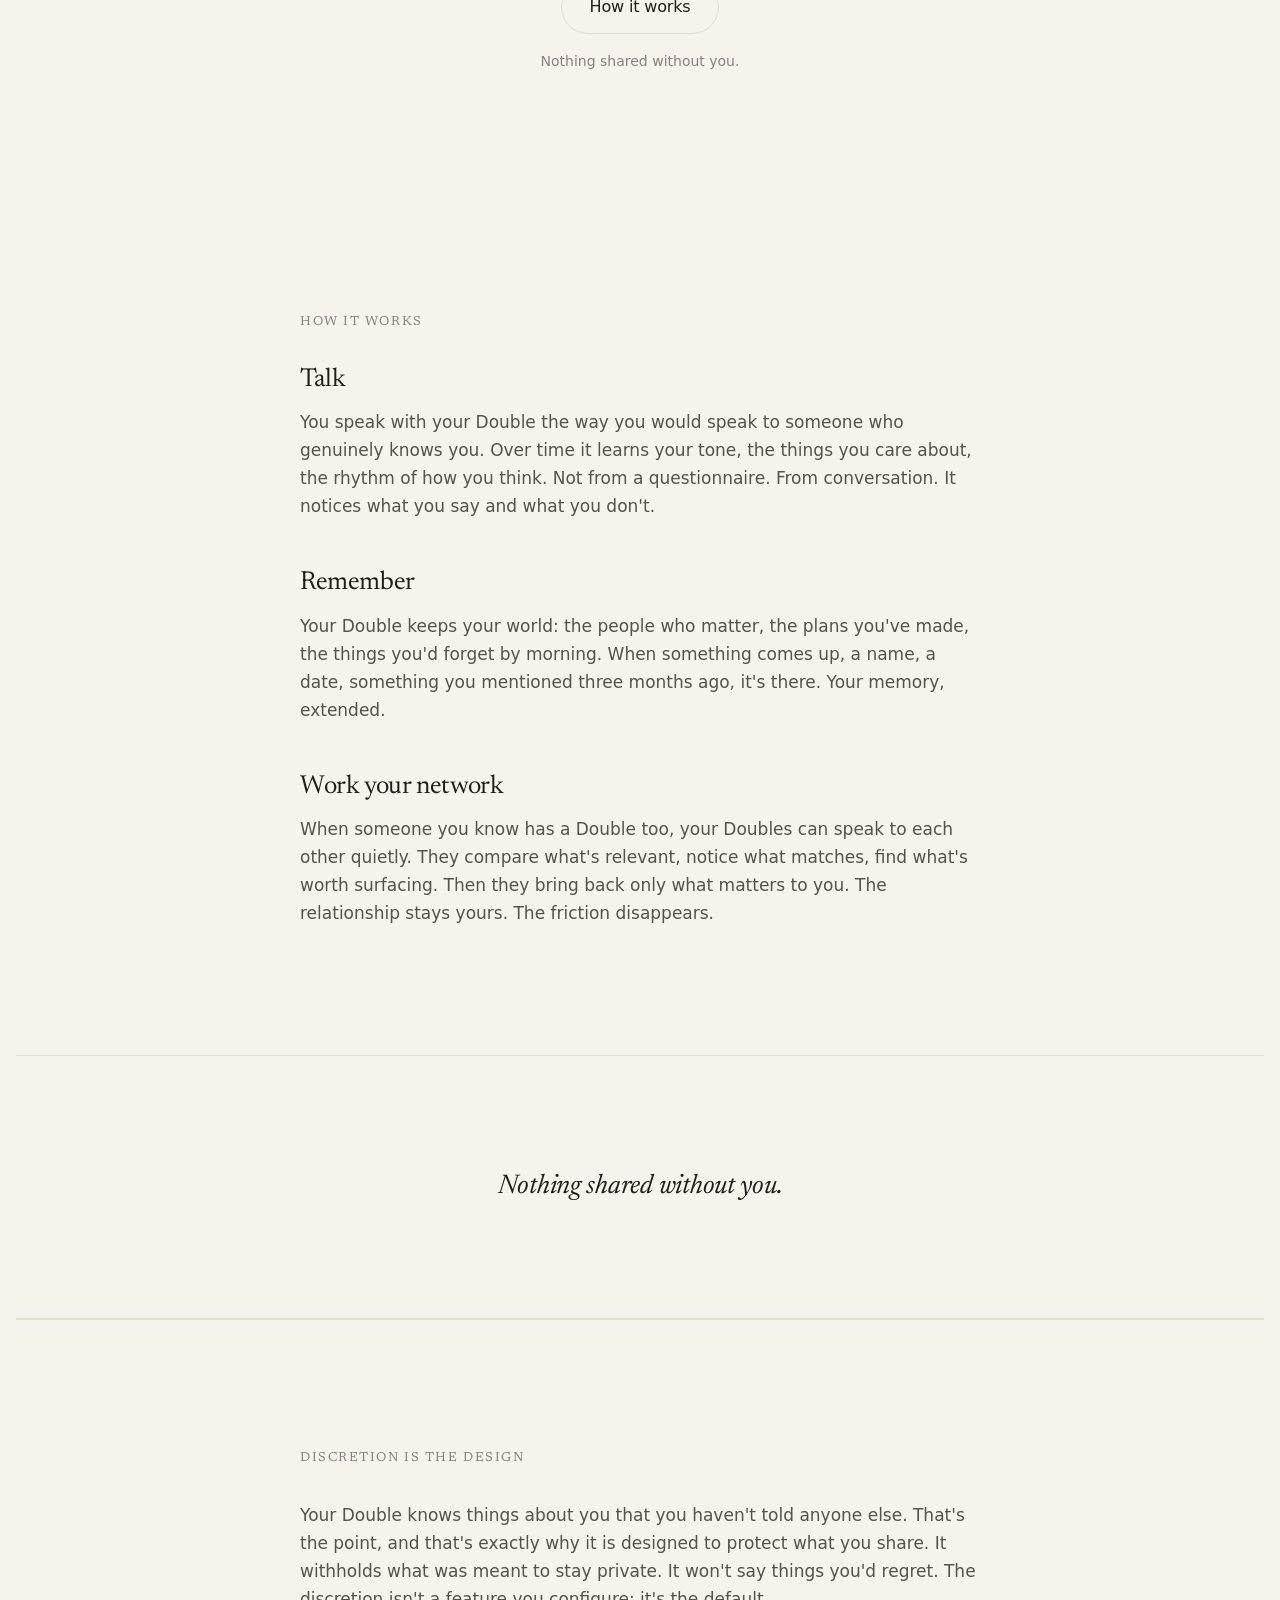
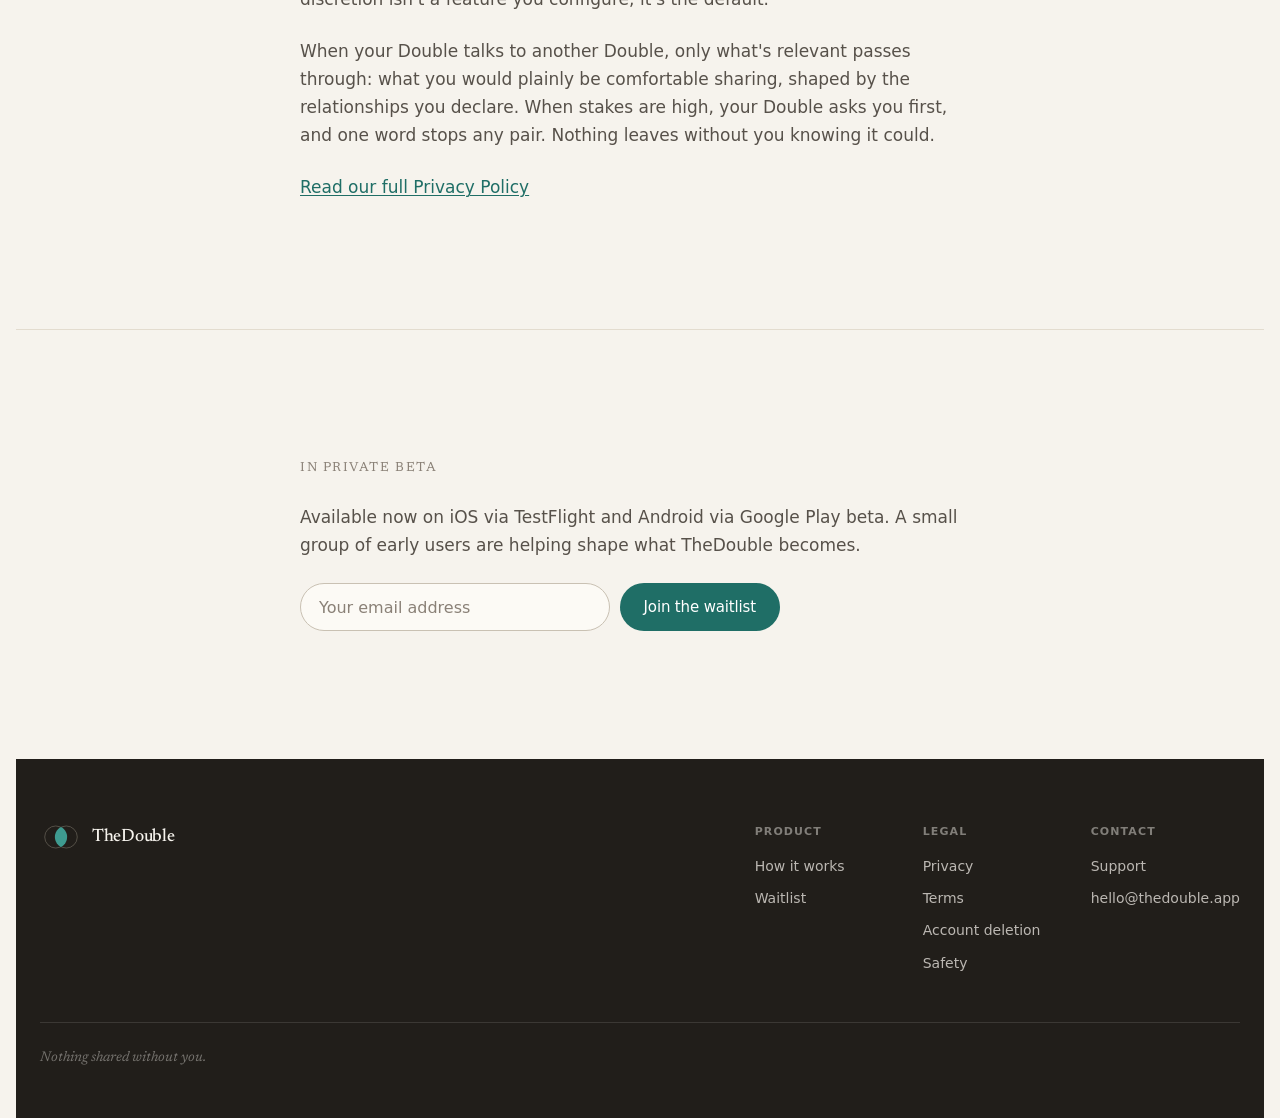
==== commit 7177e290: "deploy: site @ 12229a51bdc3" ====
--- a/index.html
+++ b/index.html
@@ -80,34 +80,56 @@
           </svg>
         </div>
         <h1 class="mkt-display">Your second self.</h1>
-        <p class="mkt-hero-sub">TheDouble is a personal AI that learns how you think, remembers what matters, and works through your network of people who also have Doubles. Nothing shared without you.</p>
-
-        <!-- Real product moment: the Double catches an open loop inside the
-             couple's own thread and closes it. This scene is live behavior,
-             not a mockup of a future feature. -->
-        <figure class="mkt-scene" aria-label="A real moment from the app">
-          <div class="mkt-scene-phone">
-            <div class="mkt-scene-header">
-              <span class="mkt-scene-title">Anna</span>
-              <span class="mkt-scene-presence">Active now</span>
-            </div>
-            <div class="mkt-scene-bubbles">
-              <div class="mkt-scene-row">
-                <span class="mkt-bubble mkt-bubble-them">So are we confirming the trip?</span>
+        <p class="mkt-hero-sub">A personal AI that learns how you think, remembers what matters, and quietly works for you between conversations.</p>
+
+<div class="mkt-value">
+          <h2 class="mkt-value-line">It keeps the word you gave.</h2>
+          <figure class="mkt-window" aria-label="A real moment from the app">
+            <div class="mkt-appbar">
+              <svg class="mkt-avcomp" width="53" height="38" viewBox="0 0 53.12 38.00" role="img" aria-label="Your Double"><defs><clipPath id="wa1"><circle cx="19.0" cy="19.0" r="18.0"/></clipPath><mask id="wm11"><rect width="53.12" height="38.00" fill="white"/><circle cx="34.12" cy="19.0" r="18.0" fill="black"/></mask><mask id="wm21"><rect width="53.12" height="38.00" fill="white"/><circle cx="19.0" cy="19.0" r="18.0" fill="black"/></mask></defs><g clip-path="url(#wa1)"><image href="img/portrait-w.jpg" x="1.0" y="1.0" width="36" height="36" preserveAspectRatio="xMidYMid slice"/></g><g clip-path="url(#wa1)"><circle cx="34.12" cy="19.0" r="18.0" fill="#1F6E66" fill-opacity=".45"/></g><circle cx="19.0" cy="19.0" r="17.40" fill="none" stroke="#C9C1B3" stroke-width="1.20" mask="url(#wm11)"/><circle cx="34.12" cy="19.0" r="17.40" fill="none" stroke="#C9C1B3" stroke-width="1.20" mask="url(#wm21)"/></svg>
+              <div class="mkt-appbar-lines"><span class="mkt-appbar-who">Your Double</span><span class="mkt-appbar-sub">quietly working…</span></div>
+            </div>
+            <div class="mkt-thread">
+              <div class="mkt-drow">
+                <svg class="mkt-avcomp" width="42" height="30" viewBox="0 0 41.76 30.00" role="img" aria-label="Your Double"><defs><clipPath id="wa2"><circle cx="15.0" cy="15.0" r="14.0"/></clipPath><mask id="wm12"><rect width="41.76" height="30.00" fill="white"/><circle cx="26.76" cy="15.0" r="14.0" fill="black"/></mask><mask id="wm22"><rect width="41.76" height="30.00" fill="white"/><circle cx="15.0" cy="15.0" r="14.0" fill="black"/></mask></defs><g clip-path="url(#wa2)"><image href="img/portrait-w.jpg" x="1.0" y="1.0" width="28" height="28" preserveAspectRatio="xMidYMid slice"/></g><g clip-path="url(#wa2)"><circle cx="26.76" cy="15.0" r="14.0" fill="#1F6E66" fill-opacity=".45"/></g><circle cx="15.0" cy="15.0" r="13.50" fill="none" stroke="#C9C1B3" stroke-width="1.00" mask="url(#wm12)"/><circle cx="26.76" cy="15.0" r="13.50" fill="none" stroke="#C9C1B3" stroke-width="1.00" mask="url(#wm22)"/></svg>
+                <div class="mkt-bubble-double">You promised Tomek your accountant's contact on Monday. It never went out; I have it ready.<span class="mkt-meta">09:12</span></div>
               </div>
-              <div class="mkt-scene-row mkt-scene-row-me">
-                <span class="mkt-bubble mkt-bubble-me">We need to give an answer by Thursday</span>
+              <div class="mkt-chips" aria-hidden="true"><span class="mkt-chip">Send it</span><span class="mkt-chip">I will write to him</span></div>
+            </div>
+          </figure>
+        </div>
+        <div class="mkt-value">
+          <h2 class="mkt-value-line">It comes back when it matters.</h2>
+          <figure class="mkt-window" aria-label="A real moment from the app">
+            <div class="mkt-appbar">
+              <svg class="mkt-avcomp" width="53" height="38" viewBox="0 0 53.12 38.00" role="img" aria-label="Your Double"><defs><clipPath id="wa3"><circle cx="19.0" cy="19.0" r="18.0"/></clipPath><mask id="wm13"><rect width="53.12" height="38.00" fill="white"/><circle cx="34.12" cy="19.0" r="18.0" fill="black"/></mask><mask id="wm23"><rect width="53.12" height="38.00" fill="white"/><circle cx="19.0" cy="19.0" r="18.0" fill="black"/></mask></defs><g clip-path="url(#wa3)"><image href="img/portrait-w.jpg" x="1.0" y="1.0" width="36" height="36" preserveAspectRatio="xMidYMid slice"/></g><g clip-path="url(#wa3)"><circle cx="34.12" cy="19.0" r="18.0" fill="#1F6E66" fill-opacity=".45"/></g><circle cx="19.0" cy="19.0" r="17.40" fill="none" stroke="#C9C1B3" stroke-width="1.20" mask="url(#wm13)"/><circle cx="34.12" cy="19.0" r="17.40" fill="none" stroke="#C9C1B3" stroke-width="1.20" mask="url(#wm23)"/></svg>
+              <div class="mkt-appbar-lines"><span class="mkt-appbar-who">Your Double</span><span class="mkt-appbar-sub">watching the price…</span></div>
+            </div>
+            <div class="mkt-thread">
+              <div class="mkt-drow">
+                <svg class="mkt-avcomp" width="42" height="30" viewBox="0 0 41.76 30.00" role="img" aria-label="Your Double"><defs><clipPath id="wa4"><circle cx="15.0" cy="15.0" r="14.0"/></clipPath><mask id="wm14"><rect width="41.76" height="30.00" fill="white"/><circle cx="26.76" cy="15.0" r="14.0" fill="black"/></mask><mask id="wm24"><rect width="41.76" height="30.00" fill="white"/><circle cx="15.0" cy="15.0" r="14.0" fill="black"/></mask></defs><g clip-path="url(#wa4)"><image href="img/portrait-w.jpg" x="1.0" y="1.0" width="28" height="28" preserveAspectRatio="xMidYMid slice"/></g><g clip-path="url(#wa4)"><circle cx="26.76" cy="15.0" r="14.0" fill="#1F6E66" fill-opacity=".45"/></g><circle cx="15.0" cy="15.0" r="13.50" fill="none" stroke="#C9C1B3" stroke-width="1.00" mask="url(#wm14)"/><circle cx="26.76" cy="15.0" r="13.50" fill="none" stroke="#C9C1B3" stroke-width="1.00" mask="url(#wm24)"/></svg>
+                <div class="mkt-bubble-double">Your answer about the trip is due today. You wanted yes if it stayed under 900; this morning it is 840.<span class="mkt-meta">09:00</span></div>
               </div>
-              <div class="mkt-scene-row">
-                <span class="mkt-bubble mkt-bubble-double">Caught it: you two confirm the trip by Thursday. I will remind you in time.</span>
+              <div class="mkt-chips" aria-hidden="true"><span class="mkt-chip">Draft the yes</span><span class="mkt-chip">Hold until tonight</span></div>
+            </div>
+          </figure>
+        </div>
+        <div class="mkt-value">
+          <h2 class="mkt-value-line">It hears what your people would tell you.</h2>
+          <figure class="mkt-window" aria-label="A real moment from the app">
+            <div class="mkt-appbar">
+              <svg class="mkt-avcomp" width="53" height="38" viewBox="0 0 53.12 38.00" role="img" aria-label="Your Double"><defs><clipPath id="wa5"><circle cx="19.0" cy="19.0" r="18.0"/></clipPath><mask id="wm15"><rect width="53.12" height="38.00" fill="white"/><circle cx="34.12" cy="19.0" r="18.0" fill="black"/></mask><mask id="wm25"><rect width="53.12" height="38.00" fill="white"/><circle cx="19.0" cy="19.0" r="18.0" fill="black"/></mask></defs><g clip-path="url(#wa5)"><image href="img/portrait-w.jpg" x="1.0" y="1.0" width="36" height="36" preserveAspectRatio="xMidYMid slice"/></g><g clip-path="url(#wa5)"><circle cx="34.12" cy="19.0" r="18.0" fill="#1F6E66" fill-opacity=".45"/></g><circle cx="19.0" cy="19.0" r="17.40" fill="none" stroke="#C9C1B3" stroke-width="1.20" mask="url(#wm15)"/><circle cx="34.12" cy="19.0" r="17.40" fill="none" stroke="#C9C1B3" stroke-width="1.20" mask="url(#wm25)"/></svg>
+              <div class="mkt-appbar-lines"><span class="mkt-appbar-who">Your Double</span><span class="mkt-appbar-sub">a word with Anna's Double…</span></div>
+            </div>
+            <div class="mkt-thread">
+              <div class="mkt-drow">
+                <svg class="mkt-avcomp" width="42" height="30" viewBox="0 0 41.76 30.00" role="img" aria-label="Your Double"><defs><clipPath id="wa6"><circle cx="15.0" cy="15.0" r="14.0"/></clipPath><mask id="wm16"><rect width="41.76" height="30.00" fill="white"/><circle cx="26.76" cy="15.0" r="14.0" fill="black"/></mask><mask id="wm26"><rect width="41.76" height="30.00" fill="white"/><circle cx="15.0" cy="15.0" r="14.0" fill="black"/></mask></defs><g clip-path="url(#wa6)"><image href="img/portrait-w.jpg" x="1.0" y="1.0" width="28" height="28" preserveAspectRatio="xMidYMid slice"/></g><g clip-path="url(#wa6)"><circle cx="26.76" cy="15.0" r="14.0" fill="#1F6E66" fill-opacity=".45"/></g><circle cx="15.0" cy="15.0" r="13.50" fill="none" stroke="#C9C1B3" stroke-width="1.00" mask="url(#wm16)"/><circle cx="26.76" cy="15.0" r="13.50" fill="none" stroke="#C9C1B3" stroke-width="1.00" mask="url(#wm26)"/></svg>
+                <div class="mkt-bubble-double">A small coincidence: you and Anna both mentioned Saturday's fireworks to your Doubles. She is going with friends; you were going anyway.<span class="mkt-meta">18:40</span></div>
               </div>
-              <div class="mkt-scene-row">
-                <span class="mkt-scene-author">Your Double, in your own thread</span>
-              </div>
-            </div>
-          </div>
-          <figcaption class="mkt-scene-caption">It remembers the loop, asks the missing question, and comes back before Thursday does.</figcaption>
-        </figure>
+              <div class="mkt-chips" aria-hidden="true"><span class="mkt-chip">Tell her</span><span class="mkt-chip">Keep it between us</span></div>
+            </div>
+          </figure>
+        </div>
 
         <div class="mkt-hero-actions">
           <div class="mkt-waitlist-form" id="waitlist-hero">
@@ -127,6 +149,7 @@
             <noscript><p class="mkt-wl-noscript">To join, email <a href="mailto:hello@thedouble.app">hello@thedouble.app</a> with the subject "Waitlist".</p></noscript>
           </div>
           <a href="#how" class="mkt-btn mkt-btn-outline mkt-hero-how-link">How it works</a>
+          <p class="mkt-hero-trust">Nothing shared without you.</p>
         </div>
       </div>
     </section>
@@ -276,23 +299,54 @@
       }
     })();
 
-    // Waitlist form submission
+    // Waitlist form submission (fala W / W1: form states + normalization + dual-form sync)
     (function () {
       var SUPABASE_URL = 'https://vdpgexbrvtygdkffznog.supabase.co/rest/v1/waitlist';
       var ANON_KEY = 'sb_publishable_Q0ZpzV-aZn6Gv2tR6KhAZw_jz7wM49W';
+      var submitting = false;
+
+      function statusFor(form) {
+        return form.closest('.mkt-waitlist-form').querySelector('.mkt-wl-status');
+      }
+
+      function showStatus(form, text, keepForm) {
+        var statusEl = statusFor(form);
+        statusEl.removeAttribute('hidden');
+        statusEl.textContent = text;
+        if (!keepForm) form.style.display = 'none';
+      }
+
+      function resetButton(form) {
+        var btn = form.querySelector('button[type="submit"]');
+        btn.disabled = false;
+        btn.textContent = 'Join the waitlist';
+      }
+
+      // On success, both forms settle: the one used shows the message,
+      // the other collapses to the same confirmation.
+      function settleAllForms(message) {
+        document.querySelectorAll('.mkt-wl-form').forEach(function (f) {
+          showStatus(f, message, false);
+        });
+      }
 
       function submitWaitlist(form) {
+        if (submitting) return;
         var emailInput = form.querySelector('input[type="email"]');
         var btn = form.querySelector('button[type="submit"]');
-        var statusEl = form.closest('.mkt-waitlist-form').querySelector('.mkt-wl-status');
-        var email = emailInput.value.trim();
+        // The unique constraint in the database is case-sensitive; normalize
+        // here so User@ and user@ cannot both enter.
+        var email = emailInput.value.trim().toLowerCase();
 
         if (!email || !emailInput.validity.valid) {
+          showStatus(form, 'That email address does not look right. Check it and try again.', true);
           emailInput.focus();
           return;
         }
+        emailInput.value = email;
 
         var source = form.dataset.source || 'site';
+        submitting = true;
         btn.disabled = true;
         btn.textContent = 'Sending...';
 
@@ -307,25 +361,20 @@
           body: JSON.stringify({ email: email, source: source })
         })
         .then(function (res) {
-          form.style.display = 'none';
-          statusEl.removeAttribute('hidden');
+          submitting = false;
           if (res.status === 201 || res.status === 200) {
-            statusEl.textContent = "You're on the list. We'll write when it's your turn.";
+            settleAllForms("You're on the list. We invite in small batches and will write to you personally.");
           } else if (res.status === 409) {
-            statusEl.textContent = "You're already on the list.";
+            settleAllForms("You're already on the list. We invite in small batches and will write to you personally.");
           } else {
-            statusEl.textContent = 'Something went wrong. Try again or email hello@thedouble.app.';
-            form.style.display = '';
-            btn.disabled = false;
-            btn.textContent = 'Join the waitlist';
+            resetButton(form);
+            showStatus(form, 'Something went wrong. Try again or email hello@thedouble.app.', true);
           }
         })
         .catch(function () {
-          form.style.display = '';
-          btn.disabled = false;
-          btn.textContent = 'Join the waitlist';
-          statusEl.removeAttribute('hidden');
-          statusEl.textContent = 'Something went wrong. Try again or email hello@thedouble.app.';
+          submitting = false;
+          resetButton(form);
+          showStatus(form, 'Something went wrong. Try again or email hello@thedouble.app.', true);
         });
       }
 
@@ -333,6 +382,11 @@
         form.addEventListener('submit', function (e) {
           e.preventDefault();
           submitWaitlist(form);
+        });
+        form.querySelector('input[type="email"]').addEventListener('input', function () {
+          var statusEl = statusFor(form);
+          statusEl.setAttribute('hidden', '');
+          statusEl.textContent = '';
         });
       });
     })();
--- a/style.css
+++ b/style.css
@@ -901,84 +901,93 @@
   }
 }
 
-/* ── Hero product scene (fala C landing polish, 2026-07-21) ─────────────── */
-.mkt-scene {
-  margin: var(--td-space-4) auto 0;
+/* ── Hero value windows (fala W / W1, bramka 2026-08-20, wzór v9) ────────
+   Kanon: brandbook §3 (Kompozyt A), double-language.html (gramatyka dymków),
+   DS rozdz. 11 (web hero). Trzy wartości jedna pod drugą, każda = pełne okno. */
+.mkt-value {
+  width: 100%;
   max-width: 400px;
-  width: 100%;
-}
-.mkt-scene-phone {
-  background: var(--td-bg-card);
+  margin: 0 auto;
+  text-align: left;
+}
+.mkt-value + .mkt-value { margin-top: var(--td-space-6); }
+.mkt-value-line {
+  font-family: var(--td-font-brand);
+  font-style: italic;
+  font-weight: 400;
+  font-size: 23px;
+  letter-spacing: -0.01em;
+  line-height: 1.25;
+  color: var(--td-text-primary);
+  text-align: center;
+  margin: 0 0 14px 0;
+}
+.mkt-window {
+  background: var(--td-bg-canvas);
   border: 1px solid var(--td-border-hairline);
-  border-radius: 22px;
-  padding: 18px 16px 20px;
-  box-shadow: 0 18px 40px -28px rgba(33, 30, 26, 0.35);
-  text-align: left;
-}
-.mkt-scene-header {
-  display: flex;
-  align-items: baseline;
+  border-radius: 28px;
+  overflow: hidden;
+  box-shadow: 0 8px 28px rgba(33, 30, 26, 0.10);
+  margin: 0;
+}
+.mkt-appbar {
+  display: flex;
+  align-items: center;
   gap: 10px;
-  padding-bottom: 12px;
+  padding: 14px 16px 10px;
   border-bottom: 1px solid var(--td-border-hairline);
-  margin-bottom: 14px;
-}
-.mkt-scene-title {
-  font-family: var(--td-font-ui);
+}
+.mkt-appbar-lines { display: flex; flex-direction: column; gap: 1px; }
+.mkt-appbar-who {
+  font-family: var(--td-font-ui);
+  font-size: 15px;
   font-weight: 600;
   color: var(--td-text-primary);
-  font-size: 15px;
-}
-.mkt-scene-presence {
-  font-family: var(--td-font-ui);
-  font-size: 12px;
-  color: var(--td-text-tertiary);
-}
-.mkt-scene-presence::before {
-  content: "";
-  display: inline-block;
-  width: 7px;
-  height: 7px;
-  border-radius: 50%;
-  background: #3F9B57;
-  margin-right: 5px;
-}
-.mkt-scene-bubbles { display: flex; flex-direction: column; gap: 8px; }
-.mkt-scene-row { display: flex; }
-.mkt-scene-row-me { justify-content: flex-end; }
-.mkt-bubble {
-  font-family: var(--td-font-ui);
-  font-size: 14px;
-  line-height: 1.45;
-  padding: 9px 13px;
-  border-radius: 16px;
-  max-width: 85%;
-}
-.mkt-bubble-them {
-  background: var(--td-bg-recessed);
-  color: var(--td-text-primary);
-  border-bottom-left-radius: 6px;
-}
-.mkt-bubble-me {
-  background: var(--td-text-primary);
-  color: var(--td-bg-canvas);
-  border-bottom-right-radius: 6px;
-}
+}
+.mkt-appbar-sub {
+  font-family: var(--td-font-ui);
+  font-size: 12.5px;
+  font-style: italic;
+  color: var(--td-double-action);
+}
+.mkt-thread { padding: 14px 12px 16px; }
+.mkt-drow { display: flex; align-items: flex-end; gap: 8px; }
+.mkt-avcomp { display: block; flex: none; margin-bottom: 2px; }
 .mkt-bubble-double {
   background: var(--td-double-field);
   color: var(--td-double-deep);
-  border-bottom-left-radius: 6px;
-}
-.mkt-scene-author {
-  font-family: var(--td-font-ui);
-  font-size: 12px;
+  border-radius: 18px 18px 18px 6px;
+  max-width: 82%;
+  padding: 12px 16px 8px;
+  font-family: var(--td-font-ui);
+  font-size: 16px;
+  line-height: 1.375;
+}
+.mkt-meta {
+  display: block;
+  margin-top: 4px;
+  font-size: 11px;
+  color: rgba(20, 82, 76, 0.62);
+}
+.mkt-chips {
+  display: flex;
+  justify-content: flex-end;
+  flex-wrap: wrap;
+  gap: 8px;
+  padding: 10px 4px 0 60px;
+}
+.mkt-chip {
+  font-family: var(--td-font-ui);
+  font-size: 15px;
+  color: var(--td-text-primary);
+  background: var(--td-bg-card);
+  border: 1px solid var(--td-border-input);
+  border-radius: var(--td-radius-pill);
+  padding: 8px 14px;
+}
+.mkt-hero-trust {
+  font-family: var(--td-font-ui);
+  font-size: 14px;
   color: var(--td-text-tertiary);
-  padding-left: 4px;
-}
-.mkt-scene-caption {
-  font-family: var(--td-font-ui);
-  font-size: 14px;
-  color: var(--td-text-secondary);
-  text-align: center;
-  margin-top: 14px;
-}
+  margin: 0;
+}
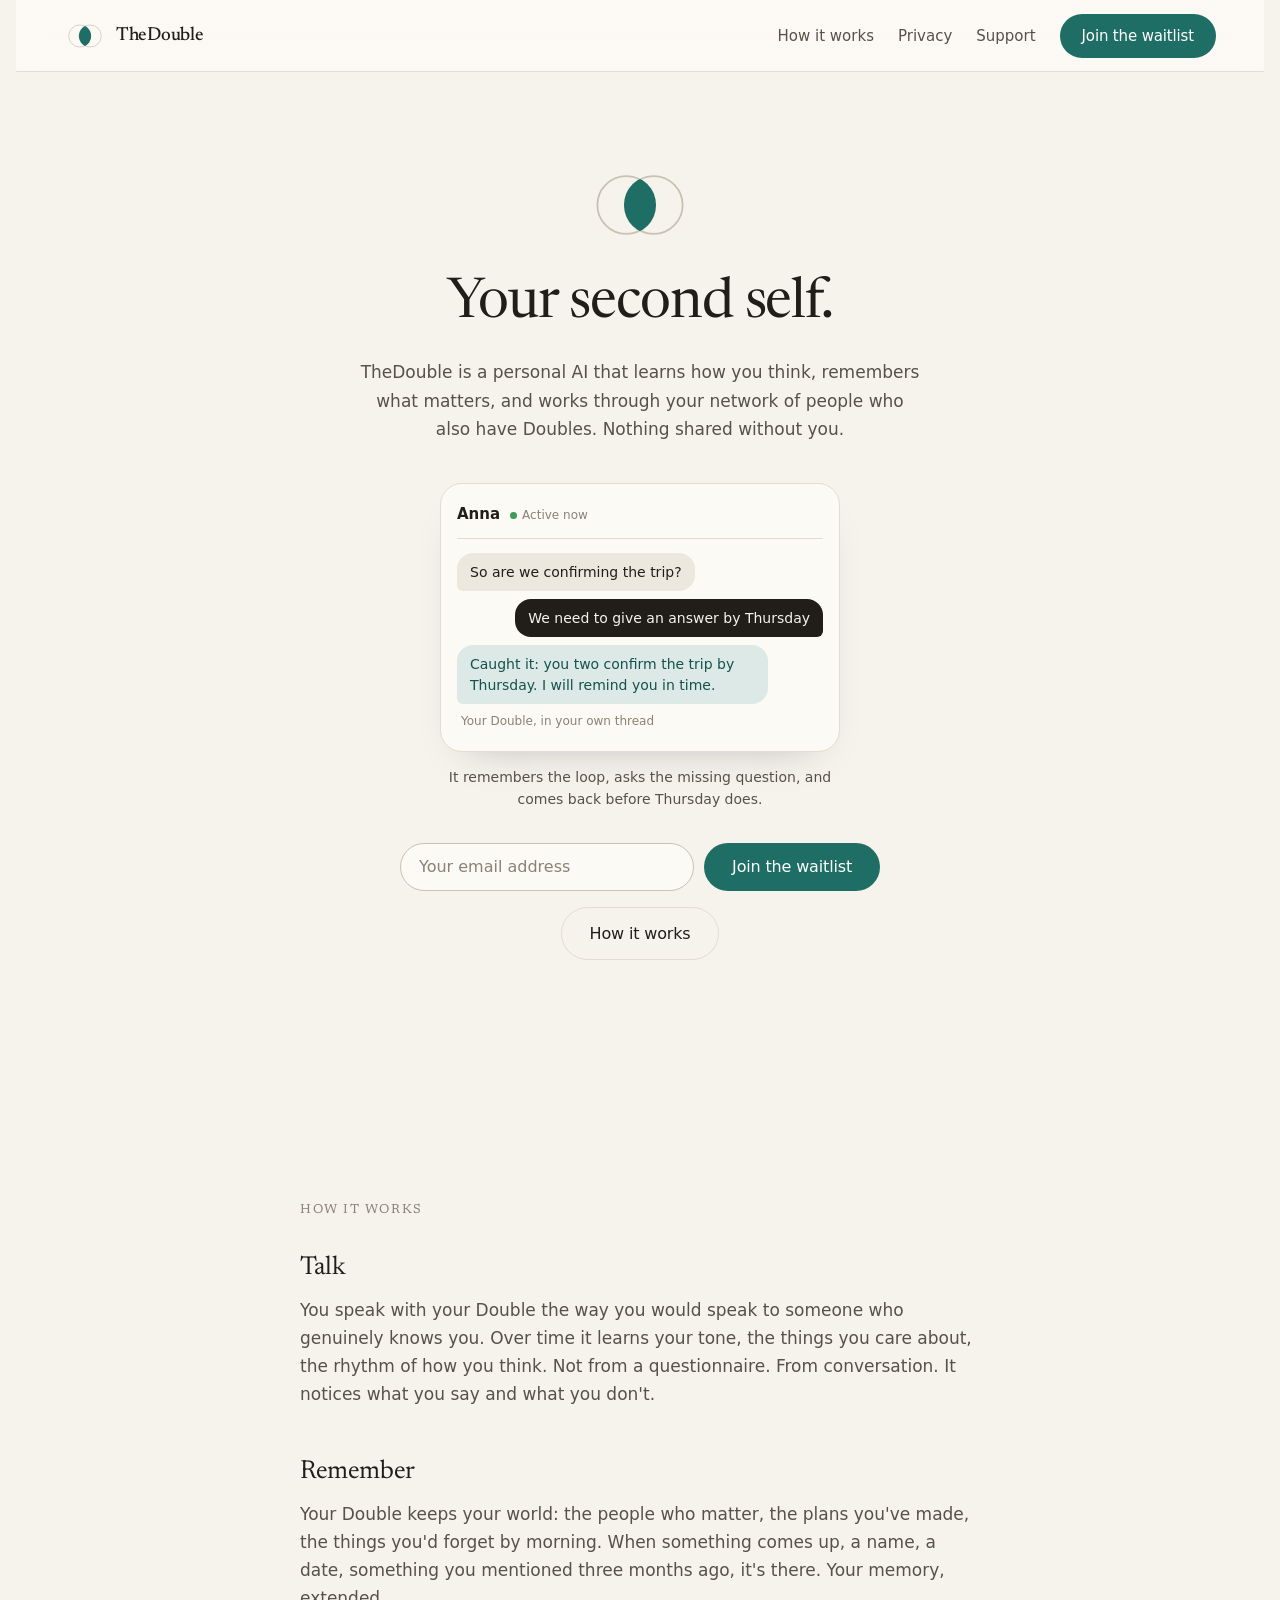
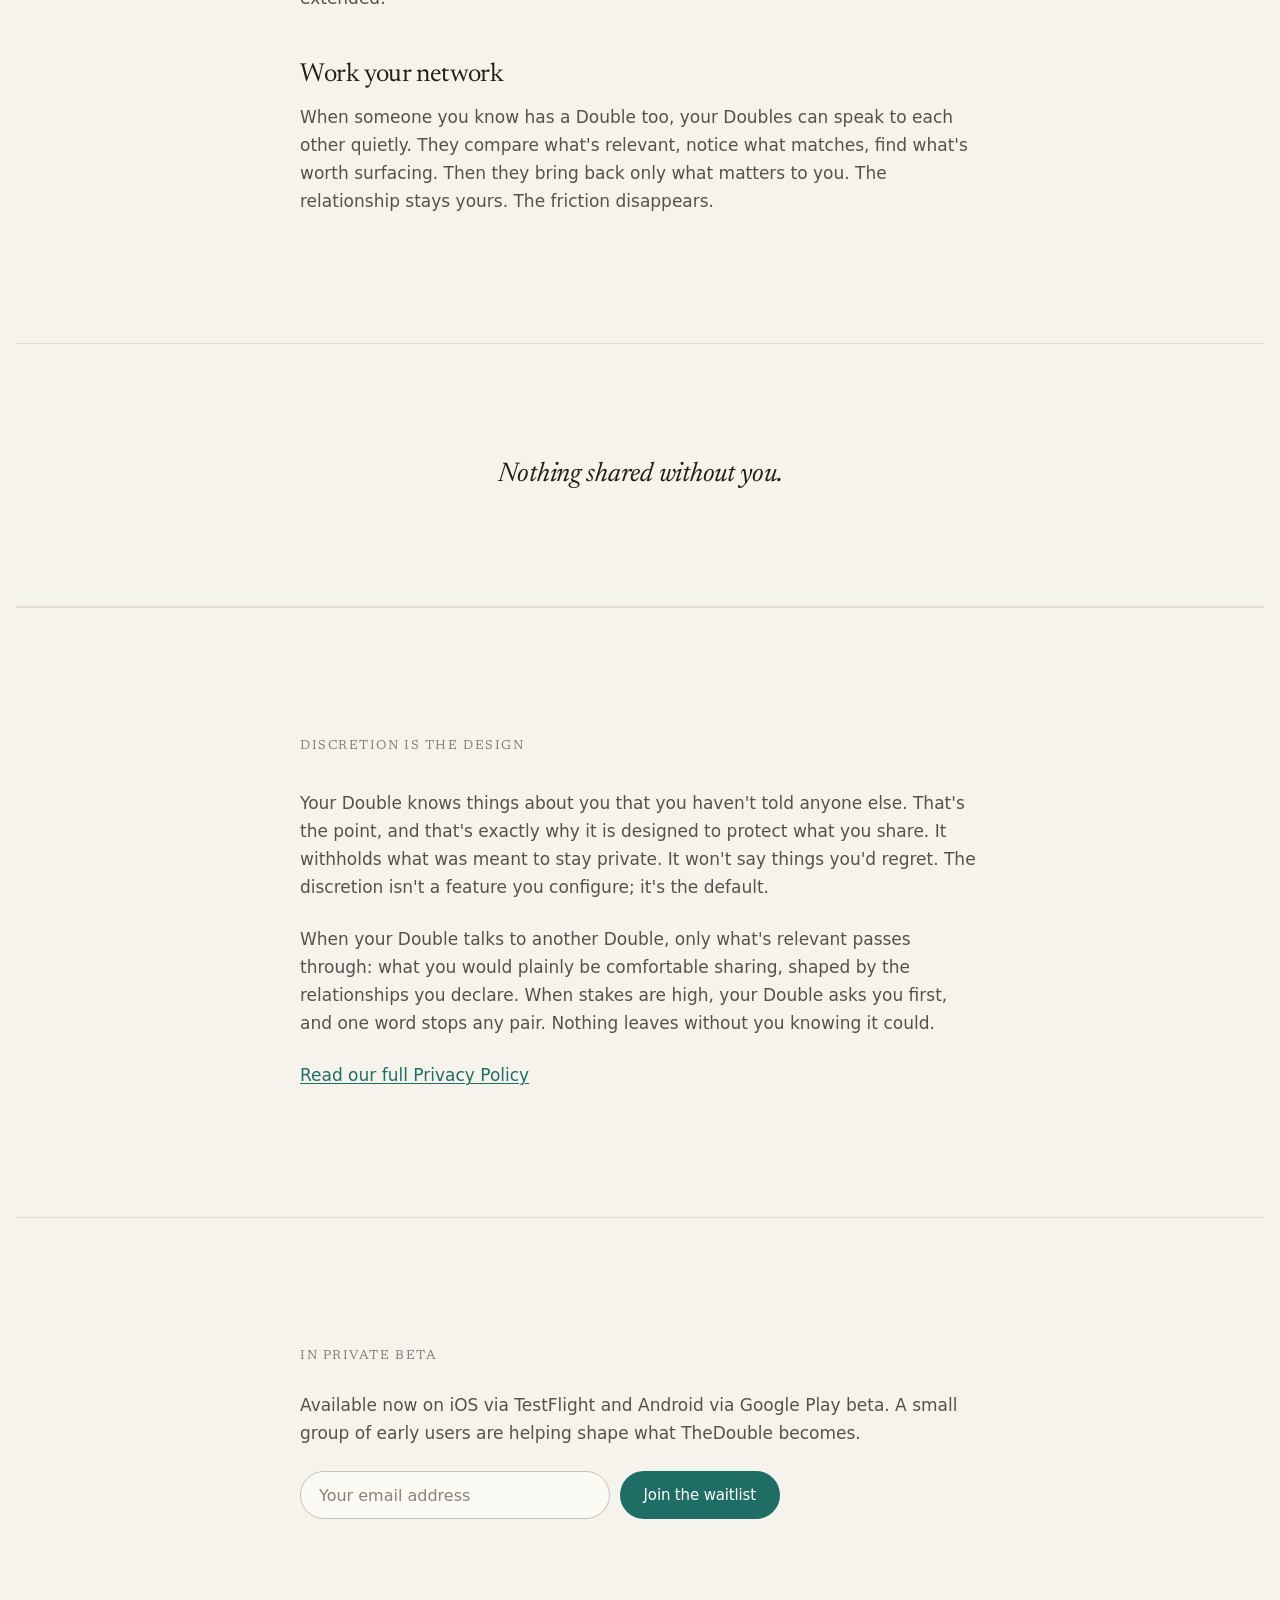
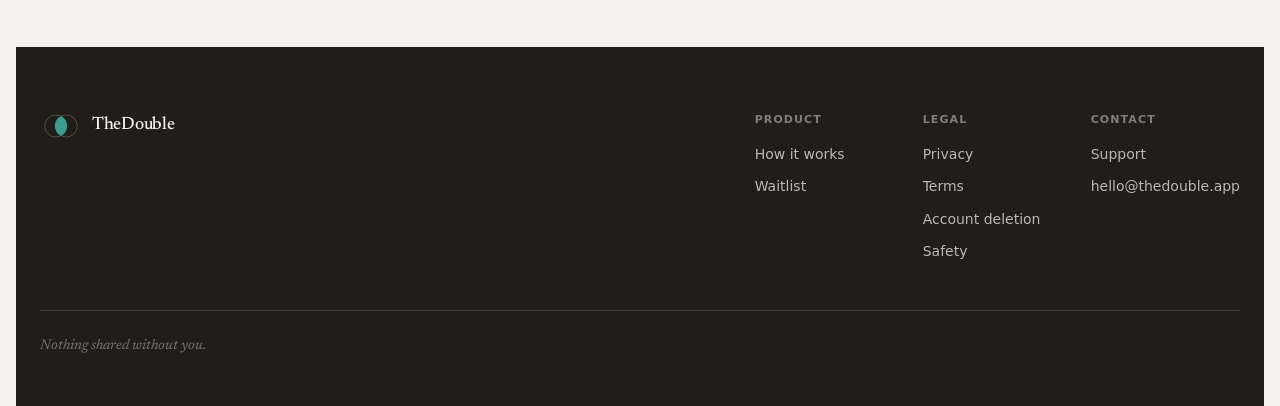
==== commit 4f23ec49: "Revert "deploy: site @ 12229a51bdc3" This reverts commit 7177e29038a871c7c07a7ef973fa24346c052b64." ====
--- a/index.html
+++ b/index.html
@@ -80,56 +80,34 @@
           </svg>
         </div>
         <h1 class="mkt-display">Your second self.</h1>
-        <p class="mkt-hero-sub">A personal AI that learns how you think, remembers what matters, and quietly works for you between conversations.</p>
-
-<div class="mkt-value">
-          <h2 class="mkt-value-line">It keeps the word you gave.</h2>
-          <figure class="mkt-window" aria-label="A real moment from the app">
-            <div class="mkt-appbar">
-              <svg class="mkt-avcomp" width="53" height="38" viewBox="0 0 53.12 38.00" role="img" aria-label="Your Double"><defs><clipPath id="wa1"><circle cx="19.0" cy="19.0" r="18.0"/></clipPath><mask id="wm11"><rect width="53.12" height="38.00" fill="white"/><circle cx="34.12" cy="19.0" r="18.0" fill="black"/></mask><mask id="wm21"><rect width="53.12" height="38.00" fill="white"/><circle cx="19.0" cy="19.0" r="18.0" fill="black"/></mask></defs><g clip-path="url(#wa1)"><image href="img/portrait-w.jpg" x="1.0" y="1.0" width="36" height="36" preserveAspectRatio="xMidYMid slice"/></g><g clip-path="url(#wa1)"><circle cx="34.12" cy="19.0" r="18.0" fill="#1F6E66" fill-opacity=".45"/></g><circle cx="19.0" cy="19.0" r="17.40" fill="none" stroke="#C9C1B3" stroke-width="1.20" mask="url(#wm11)"/><circle cx="34.12" cy="19.0" r="17.40" fill="none" stroke="#C9C1B3" stroke-width="1.20" mask="url(#wm21)"/></svg>
-              <div class="mkt-appbar-lines"><span class="mkt-appbar-who">Your Double</span><span class="mkt-appbar-sub">quietly working…</span></div>
+        <p class="mkt-hero-sub">TheDouble is a personal AI that learns how you think, remembers what matters, and works through your network of people who also have Doubles. Nothing shared without you.</p>
+
+        <!-- Real product moment: the Double catches an open loop inside the
+             couple's own thread and closes it. This scene is live behavior,
+             not a mockup of a future feature. -->
+        <figure class="mkt-scene" aria-label="A real moment from the app">
+          <div class="mkt-scene-phone">
+            <div class="mkt-scene-header">
+              <span class="mkt-scene-title">Anna</span>
+              <span class="mkt-scene-presence">Active now</span>
             </div>
-            <div class="mkt-thread">
-              <div class="mkt-drow">
-                <svg class="mkt-avcomp" width="42" height="30" viewBox="0 0 41.76 30.00" role="img" aria-label="Your Double"><defs><clipPath id="wa2"><circle cx="15.0" cy="15.0" r="14.0"/></clipPath><mask id="wm12"><rect width="41.76" height="30.00" fill="white"/><circle cx="26.76" cy="15.0" r="14.0" fill="black"/></mask><mask id="wm22"><rect width="41.76" height="30.00" fill="white"/><circle cx="15.0" cy="15.0" r="14.0" fill="black"/></mask></defs><g clip-path="url(#wa2)"><image href="img/portrait-w.jpg" x="1.0" y="1.0" width="28" height="28" preserveAspectRatio="xMidYMid slice"/></g><g clip-path="url(#wa2)"><circle cx="26.76" cy="15.0" r="14.0" fill="#1F6E66" fill-opacity=".45"/></g><circle cx="15.0" cy="15.0" r="13.50" fill="none" stroke="#C9C1B3" stroke-width="1.00" mask="url(#wm12)"/><circle cx="26.76" cy="15.0" r="13.50" fill="none" stroke="#C9C1B3" stroke-width="1.00" mask="url(#wm22)"/></svg>
-                <div class="mkt-bubble-double">You promised Tomek your accountant's contact on Monday. It never went out; I have it ready.<span class="mkt-meta">09:12</span></div>
+            <div class="mkt-scene-bubbles">
+              <div class="mkt-scene-row">
+                <span class="mkt-bubble mkt-bubble-them">So are we confirming the trip?</span>
               </div>
-              <div class="mkt-chips" aria-hidden="true"><span class="mkt-chip">Send it</span><span class="mkt-chip">I will write to him</span></div>
+              <div class="mkt-scene-row mkt-scene-row-me">
+                <span class="mkt-bubble mkt-bubble-me">We need to give an answer by Thursday</span>
+              </div>
+              <div class="mkt-scene-row">
+                <span class="mkt-bubble mkt-bubble-double">Caught it: you two confirm the trip by Thursday. I will remind you in time.</span>
+              </div>
+              <div class="mkt-scene-row">
+                <span class="mkt-scene-author">Your Double, in your own thread</span>
+              </div>
             </div>
-          </figure>
-        </div>
-        <div class="mkt-value">
-          <h2 class="mkt-value-line">It comes back when it matters.</h2>
-          <figure class="mkt-window" aria-label="A real moment from the app">
-            <div class="mkt-appbar">
-              <svg class="mkt-avcomp" width="53" height="38" viewBox="0 0 53.12 38.00" role="img" aria-label="Your Double"><defs><clipPath id="wa3"><circle cx="19.0" cy="19.0" r="18.0"/></clipPath><mask id="wm13"><rect width="53.12" height="38.00" fill="white"/><circle cx="34.12" cy="19.0" r="18.0" fill="black"/></mask><mask id="wm23"><rect width="53.12" height="38.00" fill="white"/><circle cx="19.0" cy="19.0" r="18.0" fill="black"/></mask></defs><g clip-path="url(#wa3)"><image href="img/portrait-w.jpg" x="1.0" y="1.0" width="36" height="36" preserveAspectRatio="xMidYMid slice"/></g><g clip-path="url(#wa3)"><circle cx="34.12" cy="19.0" r="18.0" fill="#1F6E66" fill-opacity=".45"/></g><circle cx="19.0" cy="19.0" r="17.40" fill="none" stroke="#C9C1B3" stroke-width="1.20" mask="url(#wm13)"/><circle cx="34.12" cy="19.0" r="17.40" fill="none" stroke="#C9C1B3" stroke-width="1.20" mask="url(#wm23)"/></svg>
-              <div class="mkt-appbar-lines"><span class="mkt-appbar-who">Your Double</span><span class="mkt-appbar-sub">watching the price…</span></div>
-            </div>
-            <div class="mkt-thread">
-              <div class="mkt-drow">
-                <svg class="mkt-avcomp" width="42" height="30" viewBox="0 0 41.76 30.00" role="img" aria-label="Your Double"><defs><clipPath id="wa4"><circle cx="15.0" cy="15.0" r="14.0"/></clipPath><mask id="wm14"><rect width="41.76" height="30.00" fill="white"/><circle cx="26.76" cy="15.0" r="14.0" fill="black"/></mask><mask id="wm24"><rect width="41.76" height="30.00" fill="white"/><circle cx="15.0" cy="15.0" r="14.0" fill="black"/></mask></defs><g clip-path="url(#wa4)"><image href="img/portrait-w.jpg" x="1.0" y="1.0" width="28" height="28" preserveAspectRatio="xMidYMid slice"/></g><g clip-path="url(#wa4)"><circle cx="26.76" cy="15.0" r="14.0" fill="#1F6E66" fill-opacity=".45"/></g><circle cx="15.0" cy="15.0" r="13.50" fill="none" stroke="#C9C1B3" stroke-width="1.00" mask="url(#wm14)"/><circle cx="26.76" cy="15.0" r="13.50" fill="none" stroke="#C9C1B3" stroke-width="1.00" mask="url(#wm24)"/></svg>
-                <div class="mkt-bubble-double">Your answer about the trip is due today. You wanted yes if it stayed under 900; this morning it is 840.<span class="mkt-meta">09:00</span></div>
-              </div>
-              <div class="mkt-chips" aria-hidden="true"><span class="mkt-chip">Draft the yes</span><span class="mkt-chip">Hold until tonight</span></div>
-            </div>
-          </figure>
-        </div>
-        <div class="mkt-value">
-          <h2 class="mkt-value-line">It hears what your people would tell you.</h2>
-          <figure class="mkt-window" aria-label="A real moment from the app">
-            <div class="mkt-appbar">
-              <svg class="mkt-avcomp" width="53" height="38" viewBox="0 0 53.12 38.00" role="img" aria-label="Your Double"><defs><clipPath id="wa5"><circle cx="19.0" cy="19.0" r="18.0"/></clipPath><mask id="wm15"><rect width="53.12" height="38.00" fill="white"/><circle cx="34.12" cy="19.0" r="18.0" fill="black"/></mask><mask id="wm25"><rect width="53.12" height="38.00" fill="white"/><circle cx="19.0" cy="19.0" r="18.0" fill="black"/></mask></defs><g clip-path="url(#wa5)"><image href="img/portrait-w.jpg" x="1.0" y="1.0" width="36" height="36" preserveAspectRatio="xMidYMid slice"/></g><g clip-path="url(#wa5)"><circle cx="34.12" cy="19.0" r="18.0" fill="#1F6E66" fill-opacity=".45"/></g><circle cx="19.0" cy="19.0" r="17.40" fill="none" stroke="#C9C1B3" stroke-width="1.20" mask="url(#wm15)"/><circle cx="34.12" cy="19.0" r="17.40" fill="none" stroke="#C9C1B3" stroke-width="1.20" mask="url(#wm25)"/></svg>
-              <div class="mkt-appbar-lines"><span class="mkt-appbar-who">Your Double</span><span class="mkt-appbar-sub">a word with Anna's Double…</span></div>
-            </div>
-            <div class="mkt-thread">
-              <div class="mkt-drow">
-                <svg class="mkt-avcomp" width="42" height="30" viewBox="0 0 41.76 30.00" role="img" aria-label="Your Double"><defs><clipPath id="wa6"><circle cx="15.0" cy="15.0" r="14.0"/></clipPath><mask id="wm16"><rect width="41.76" height="30.00" fill="white"/><circle cx="26.76" cy="15.0" r="14.0" fill="black"/></mask><mask id="wm26"><rect width="41.76" height="30.00" fill="white"/><circle cx="15.0" cy="15.0" r="14.0" fill="black"/></mask></defs><g clip-path="url(#wa6)"><image href="img/portrait-w.jpg" x="1.0" y="1.0" width="28" height="28" preserveAspectRatio="xMidYMid slice"/></g><g clip-path="url(#wa6)"><circle cx="26.76" cy="15.0" r="14.0" fill="#1F6E66" fill-opacity=".45"/></g><circle cx="15.0" cy="15.0" r="13.50" fill="none" stroke="#C9C1B3" stroke-width="1.00" mask="url(#wm16)"/><circle cx="26.76" cy="15.0" r="13.50" fill="none" stroke="#C9C1B3" stroke-width="1.00" mask="url(#wm26)"/></svg>
-                <div class="mkt-bubble-double">A small coincidence: you and Anna both mentioned Saturday's fireworks to your Doubles. She is going with friends; you were going anyway.<span class="mkt-meta">18:40</span></div>
-              </div>
-              <div class="mkt-chips" aria-hidden="true"><span class="mkt-chip">Tell her</span><span class="mkt-chip">Keep it between us</span></div>
-            </div>
-          </figure>
-        </div>
+          </div>
+          <figcaption class="mkt-scene-caption">It remembers the loop, asks the missing question, and comes back before Thursday does.</figcaption>
+        </figure>
 
         <div class="mkt-hero-actions">
           <div class="mkt-waitlist-form" id="waitlist-hero">
@@ -149,7 +127,6 @@
             <noscript><p class="mkt-wl-noscript">To join, email <a href="mailto:hello@thedouble.app">hello@thedouble.app</a> with the subject "Waitlist".</p></noscript>
           </div>
           <a href="#how" class="mkt-btn mkt-btn-outline mkt-hero-how-link">How it works</a>
-          <p class="mkt-hero-trust">Nothing shared without you.</p>
         </div>
       </div>
     </section>
@@ -299,54 +276,23 @@
       }
     })();
 
-    // Waitlist form submission (fala W / W1: form states + normalization + dual-form sync)
+    // Waitlist form submission
     (function () {
       var SUPABASE_URL = 'https://vdpgexbrvtygdkffznog.supabase.co/rest/v1/waitlist';
       var ANON_KEY = 'sb_publishable_Q0ZpzV-aZn6Gv2tR6KhAZw_jz7wM49W';
-      var submitting = false;
-
-      function statusFor(form) {
-        return form.closest('.mkt-waitlist-form').querySelector('.mkt-wl-status');
-      }
-
-      function showStatus(form, text, keepForm) {
-        var statusEl = statusFor(form);
-        statusEl.removeAttribute('hidden');
-        statusEl.textContent = text;
-        if (!keepForm) form.style.display = 'none';
-      }
-
-      function resetButton(form) {
-        var btn = form.querySelector('button[type="submit"]');
-        btn.disabled = false;
-        btn.textContent = 'Join the waitlist';
-      }
-
-      // On success, both forms settle: the one used shows the message,
-      // the other collapses to the same confirmation.
-      function settleAllForms(message) {
-        document.querySelectorAll('.mkt-wl-form').forEach(function (f) {
-          showStatus(f, message, false);
-        });
-      }
 
       function submitWaitlist(form) {
-        if (submitting) return;
         var emailInput = form.querySelector('input[type="email"]');
         var btn = form.querySelector('button[type="submit"]');
-        // The unique constraint in the database is case-sensitive; normalize
-        // here so User@ and user@ cannot both enter.
-        var email = emailInput.value.trim().toLowerCase();
+        var statusEl = form.closest('.mkt-waitlist-form').querySelector('.mkt-wl-status');
+        var email = emailInput.value.trim();
 
         if (!email || !emailInput.validity.valid) {
-          showStatus(form, 'That email address does not look right. Check it and try again.', true);
           emailInput.focus();
           return;
         }
-        emailInput.value = email;
 
         var source = form.dataset.source || 'site';
-        submitting = true;
         btn.disabled = true;
         btn.textContent = 'Sending...';
 
@@ -361,20 +307,25 @@
           body: JSON.stringify({ email: email, source: source })
         })
         .then(function (res) {
-          submitting = false;
+          form.style.display = 'none';
+          statusEl.removeAttribute('hidden');
           if (res.status === 201 || res.status === 200) {
-            settleAllForms("You're on the list. We invite in small batches and will write to you personally.");
+            statusEl.textContent = "You're on the list. We'll write when it's your turn.";
           } else if (res.status === 409) {
-            settleAllForms("You're already on the list. We invite in small batches and will write to you personally.");
+            statusEl.textContent = "You're already on the list.";
           } else {
-            resetButton(form);
-            showStatus(form, 'Something went wrong. Try again or email hello@thedouble.app.', true);
+            statusEl.textContent = 'Something went wrong. Try again or email hello@thedouble.app.';
+            form.style.display = '';
+            btn.disabled = false;
+            btn.textContent = 'Join the waitlist';
           }
         })
         .catch(function () {
-          submitting = false;
-          resetButton(form);
-          showStatus(form, 'Something went wrong. Try again or email hello@thedouble.app.', true);
+          form.style.display = '';
+          btn.disabled = false;
+          btn.textContent = 'Join the waitlist';
+          statusEl.removeAttribute('hidden');
+          statusEl.textContent = 'Something went wrong. Try again or email hello@thedouble.app.';
         });
       }
 
@@ -382,11 +333,6 @@
         form.addEventListener('submit', function (e) {
           e.preventDefault();
           submitWaitlist(form);
-        });
-        form.querySelector('input[type="email"]').addEventListener('input', function () {
-          var statusEl = statusFor(form);
-          statusEl.setAttribute('hidden', '');
-          statusEl.textContent = '';
         });
       });
     })();
--- a/style.css
+++ b/style.css
@@ -901,93 +901,84 @@
   }
 }
 
-/* ── Hero value windows (fala W / W1, bramka 2026-08-20, wzór v9) ────────
-   Kanon: brandbook §3 (Kompozyt A), double-language.html (gramatyka dymków),
-   DS rozdz. 11 (web hero). Trzy wartości jedna pod drugą, każda = pełne okno. */
-.mkt-value {
+/* ── Hero product scene (fala C landing polish, 2026-07-21) ─────────────── */
+.mkt-scene {
+  margin: var(--td-space-4) auto 0;
+  max-width: 400px;
   width: 100%;
-  max-width: 400px;
-  margin: 0 auto;
+}
+.mkt-scene-phone {
+  background: var(--td-bg-card);
+  border: 1px solid var(--td-border-hairline);
+  border-radius: 22px;
+  padding: 18px 16px 20px;
+  box-shadow: 0 18px 40px -28px rgba(33, 30, 26, 0.35);
   text-align: left;
 }
-.mkt-value + .mkt-value { margin-top: var(--td-space-6); }
-.mkt-value-line {
-  font-family: var(--td-font-brand);
-  font-style: italic;
-  font-weight: 400;
-  font-size: 23px;
-  letter-spacing: -0.01em;
-  line-height: 1.25;
-  color: var(--td-text-primary);
-  text-align: center;
-  margin: 0 0 14px 0;
-}
-.mkt-window {
-  background: var(--td-bg-canvas);
-  border: 1px solid var(--td-border-hairline);
-  border-radius: 28px;
-  overflow: hidden;
-  box-shadow: 0 8px 28px rgba(33, 30, 26, 0.10);
-  margin: 0;
-}
-.mkt-appbar {
-  display: flex;
-  align-items: center;
+.mkt-scene-header {
+  display: flex;
+  align-items: baseline;
   gap: 10px;
-  padding: 14px 16px 10px;
+  padding-bottom: 12px;
   border-bottom: 1px solid var(--td-border-hairline);
-}
-.mkt-appbar-lines { display: flex; flex-direction: column; gap: 1px; }
-.mkt-appbar-who {
-  font-family: var(--td-font-ui);
+  margin-bottom: 14px;
+}
+.mkt-scene-title {
+  font-family: var(--td-font-ui);
+  font-weight: 600;
+  color: var(--td-text-primary);
   font-size: 15px;
-  font-weight: 600;
-  color: var(--td-text-primary);
-}
-.mkt-appbar-sub {
-  font-family: var(--td-font-ui);
-  font-size: 12.5px;
-  font-style: italic;
-  color: var(--td-double-action);
-}
-.mkt-thread { padding: 14px 12px 16px; }
-.mkt-drow { display: flex; align-items: flex-end; gap: 8px; }
-.mkt-avcomp { display: block; flex: none; margin-bottom: 2px; }
+}
+.mkt-scene-presence {
+  font-family: var(--td-font-ui);
+  font-size: 12px;
+  color: var(--td-text-tertiary);
+}
+.mkt-scene-presence::before {
+  content: "";
+  display: inline-block;
+  width: 7px;
+  height: 7px;
+  border-radius: 50%;
+  background: #3F9B57;
+  margin-right: 5px;
+}
+.mkt-scene-bubbles { display: flex; flex-direction: column; gap: 8px; }
+.mkt-scene-row { display: flex; }
+.mkt-scene-row-me { justify-content: flex-end; }
+.mkt-bubble {
+  font-family: var(--td-font-ui);
+  font-size: 14px;
+  line-height: 1.45;
+  padding: 9px 13px;
+  border-radius: 16px;
+  max-width: 85%;
+}
+.mkt-bubble-them {
+  background: var(--td-bg-recessed);
+  color: var(--td-text-primary);
+  border-bottom-left-radius: 6px;
+}
+.mkt-bubble-me {
+  background: var(--td-text-primary);
+  color: var(--td-bg-canvas);
+  border-bottom-right-radius: 6px;
+}
 .mkt-bubble-double {
   background: var(--td-double-field);
   color: var(--td-double-deep);
-  border-radius: 18px 18px 18px 6px;
-  max-width: 82%;
-  padding: 12px 16px 8px;
-  font-family: var(--td-font-ui);
-  font-size: 16px;
-  line-height: 1.375;
-}
-.mkt-meta {
-  display: block;
-  margin-top: 4px;
-  font-size: 11px;
-  color: rgba(20, 82, 76, 0.62);
-}
-.mkt-chips {
-  display: flex;
-  justify-content: flex-end;
-  flex-wrap: wrap;
-  gap: 8px;
-  padding: 10px 4px 0 60px;
-}
-.mkt-chip {
-  font-family: var(--td-font-ui);
-  font-size: 15px;
-  color: var(--td-text-primary);
-  background: var(--td-bg-card);
-  border: 1px solid var(--td-border-input);
-  border-radius: var(--td-radius-pill);
-  padding: 8px 14px;
-}
-.mkt-hero-trust {
+  border-bottom-left-radius: 6px;
+}
+.mkt-scene-author {
+  font-family: var(--td-font-ui);
+  font-size: 12px;
+  color: var(--td-text-tertiary);
+  padding-left: 4px;
+}
+.mkt-scene-caption {
   font-family: var(--td-font-ui);
   font-size: 14px;
-  color: var(--td-text-tertiary);
-  margin: 0;
-}
+  color: var(--td-text-secondary);
+  text-align: center;
+  margin-top: 14px;
+}
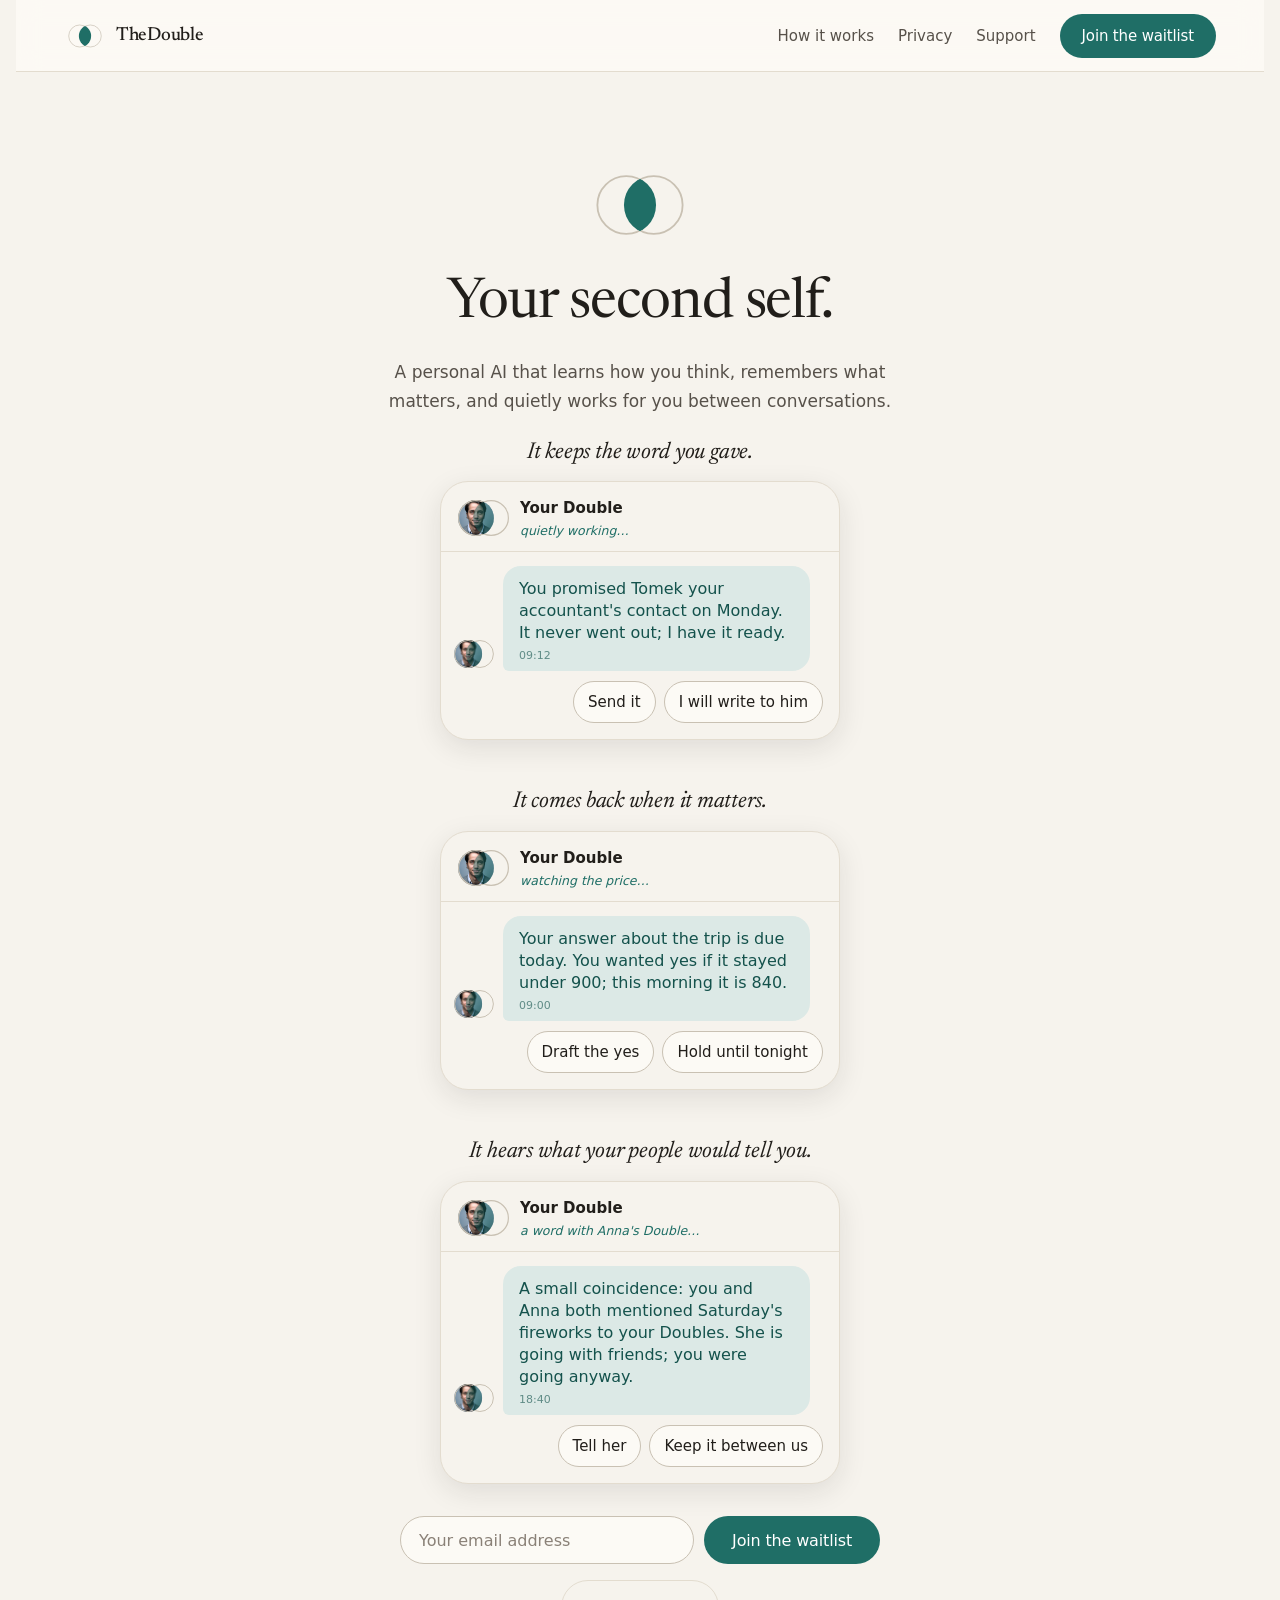
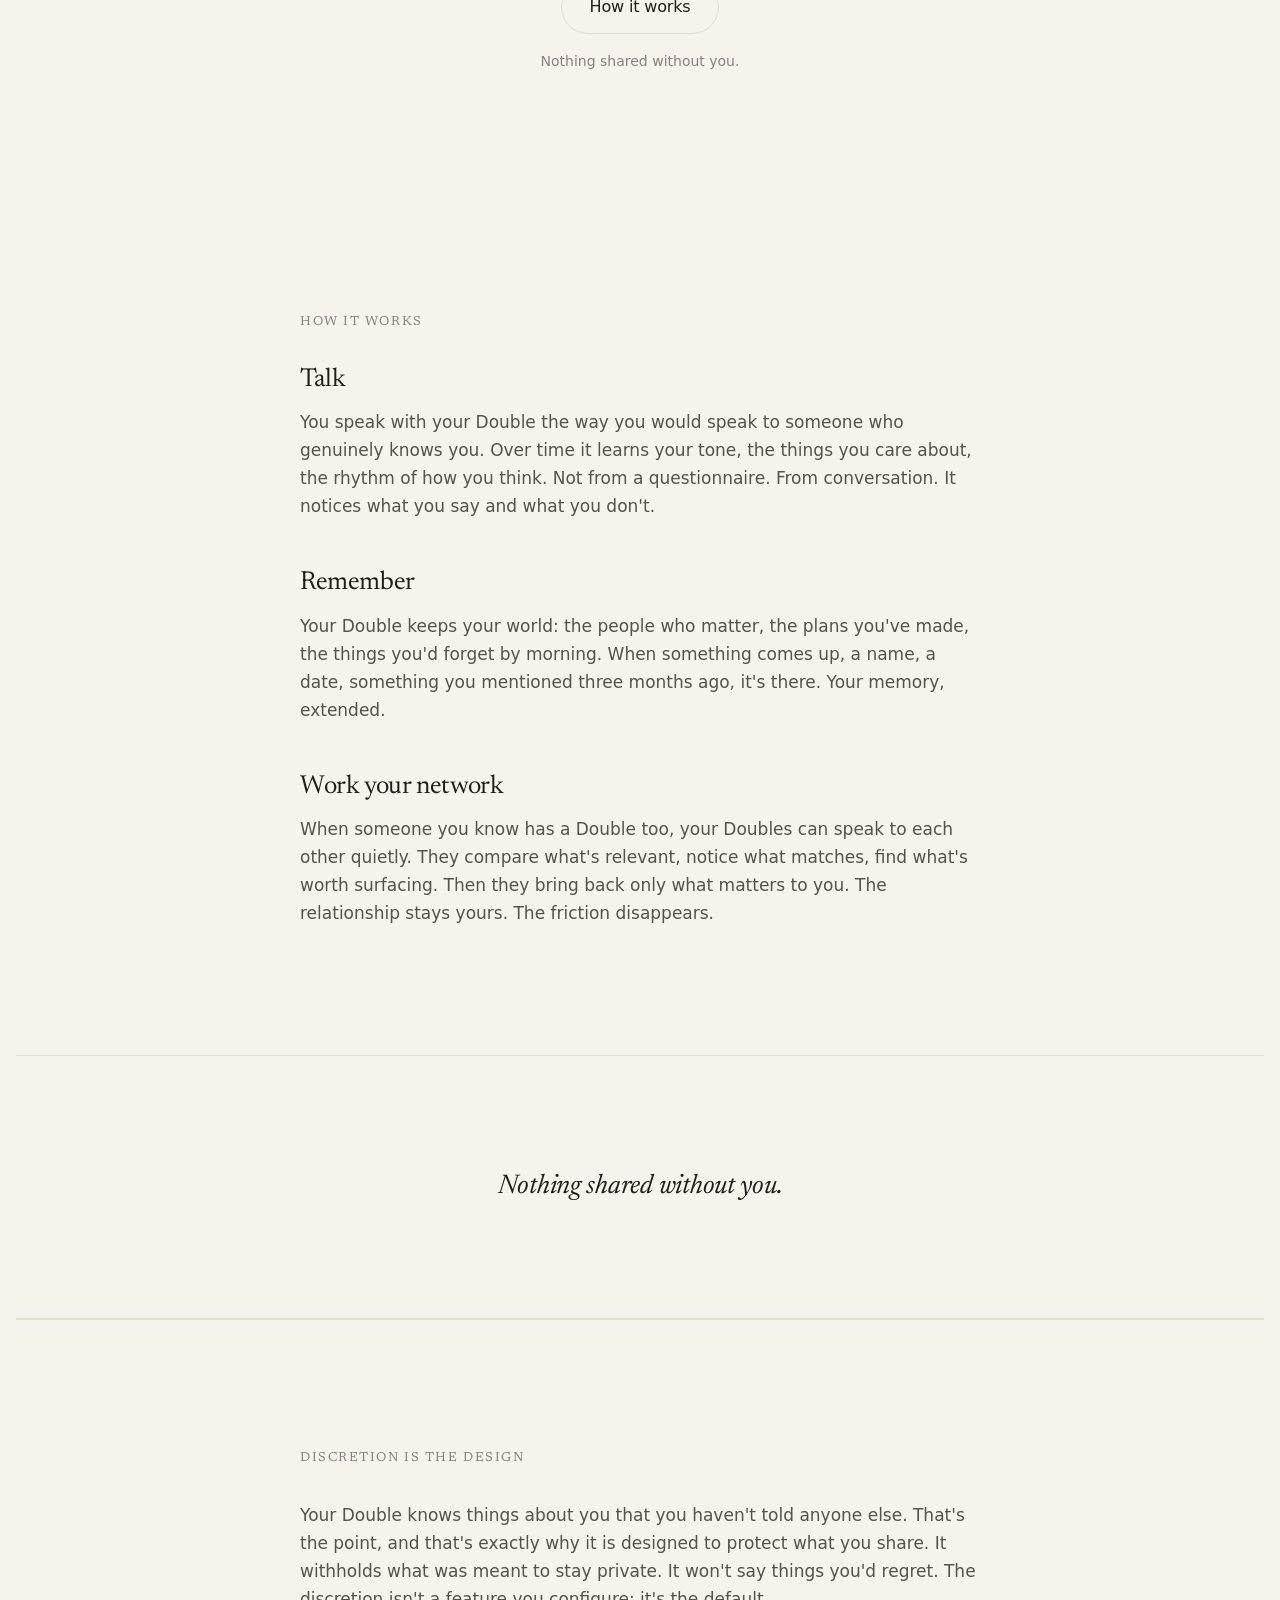
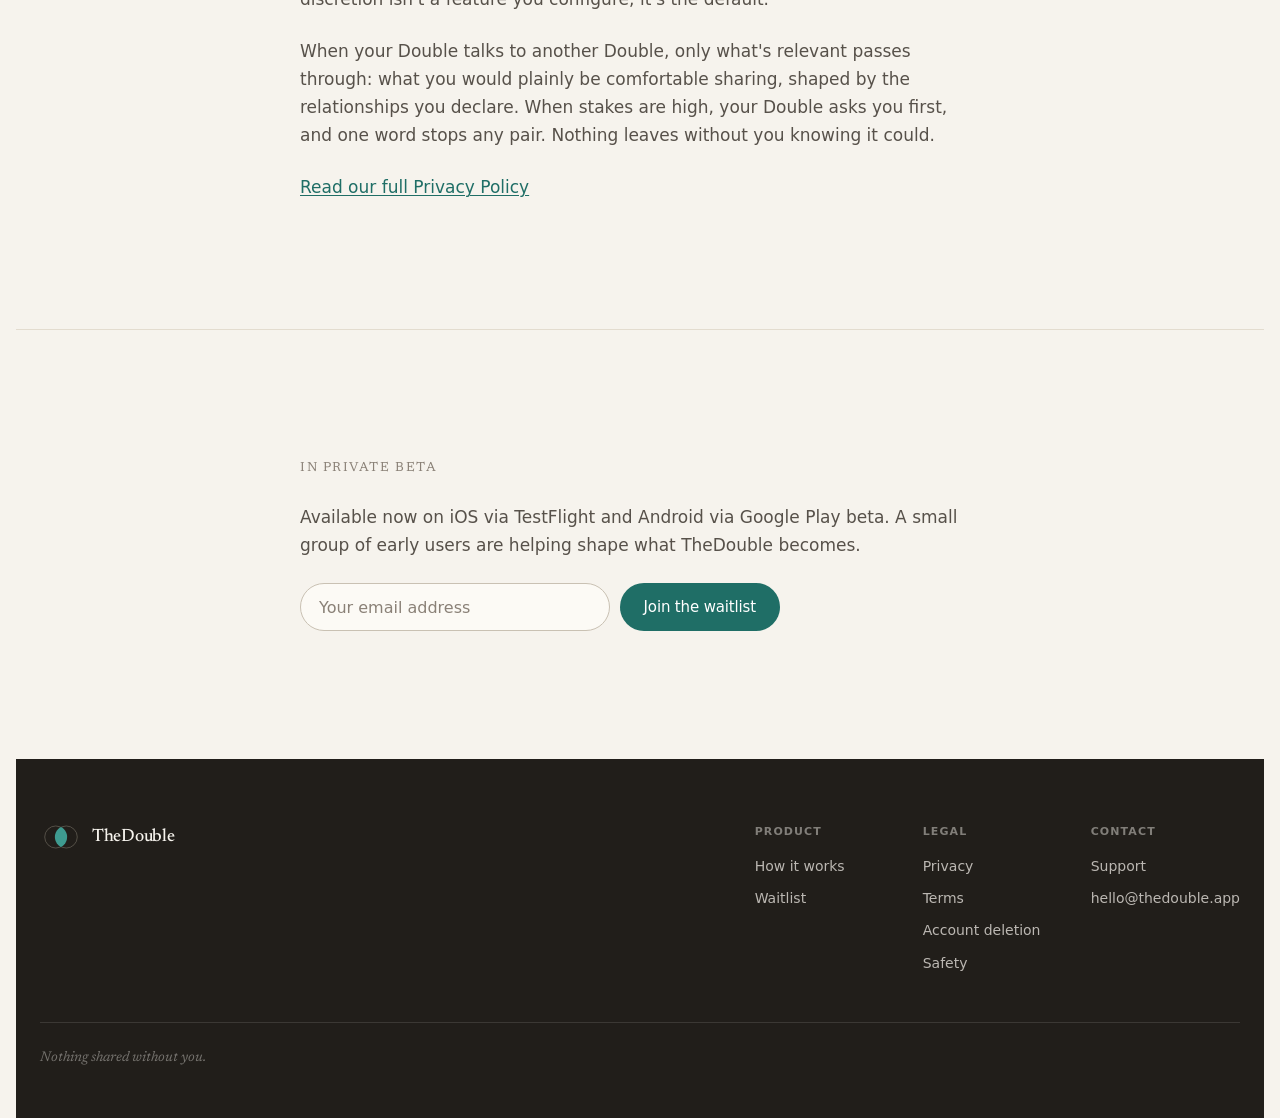
==== commit f6834269: "deploy: site @ 08d20db33e44" ====
--- a/index.html
+++ b/index.html
@@ -80,34 +80,56 @@
           </svg>
         </div>
         <h1 class="mkt-display">Your second self.</h1>
-        <p class="mkt-hero-sub">TheDouble is a personal AI that learns how you think, remembers what matters, and works through your network of people who also have Doubles. Nothing shared without you.</p>
-
-        <!-- Real product moment: the Double catches an open loop inside the
-             couple's own thread and closes it. This scene is live behavior,
-             not a mockup of a future feature. -->
-        <figure class="mkt-scene" aria-label="A real moment from the app">
-          <div class="mkt-scene-phone">
-            <div class="mkt-scene-header">
-              <span class="mkt-scene-title">Anna</span>
-              <span class="mkt-scene-presence">Active now</span>
-            </div>
-            <div class="mkt-scene-bubbles">
-              <div class="mkt-scene-row">
-                <span class="mkt-bubble mkt-bubble-them">So are we confirming the trip?</span>
+        <p class="mkt-hero-sub">A personal AI that learns how you think, remembers what matters, and quietly works for you between conversations.</p>
+
+<div class="mkt-value">
+          <h2 class="mkt-value-line">It keeps the word you gave.</h2>
+          <figure class="mkt-window" aria-label="A real moment from the app">
+            <div class="mkt-appbar">
+              <svg class="mkt-avcomp" width="53" height="38" viewBox="0 0 53.12 38.00" role="img" aria-label="Your Double"><defs><clipPath id="wa1"><circle cx="19.0" cy="19.0" r="18.0"/></clipPath><mask id="wm11"><rect width="53.12" height="38.00" fill="white"/><circle cx="34.12" cy="19.0" r="18.0" fill="black"/></mask><mask id="wm21"><rect width="53.12" height="38.00" fill="white"/><circle cx="19.0" cy="19.0" r="18.0" fill="black"/></mask></defs><g clip-path="url(#wa1)"><image href="img/portrait-w.jpg" x="1.0" y="1.0" width="36" height="36" preserveAspectRatio="xMidYMid slice"/></g><g clip-path="url(#wa1)"><circle cx="34.12" cy="19.0" r="18.0" fill="#1F6E66" fill-opacity=".45"/></g><circle cx="19.0" cy="19.0" r="17.40" fill="none" stroke="#C9C1B3" stroke-width="1.20" mask="url(#wm11)"/><circle cx="34.12" cy="19.0" r="17.40" fill="none" stroke="#C9C1B3" stroke-width="1.20" mask="url(#wm21)"/></svg>
+              <div class="mkt-appbar-lines"><span class="mkt-appbar-who">Your Double</span><span class="mkt-appbar-sub">quietly working…</span></div>
+            </div>
+            <div class="mkt-thread">
+              <div class="mkt-drow">
+                <svg class="mkt-avcomp" width="42" height="30" viewBox="0 0 41.76 30.00" role="img" aria-label="Your Double"><defs><clipPath id="wa2"><circle cx="15.0" cy="15.0" r="14.0"/></clipPath><mask id="wm12"><rect width="41.76" height="30.00" fill="white"/><circle cx="26.76" cy="15.0" r="14.0" fill="black"/></mask><mask id="wm22"><rect width="41.76" height="30.00" fill="white"/><circle cx="15.0" cy="15.0" r="14.0" fill="black"/></mask></defs><g clip-path="url(#wa2)"><image href="img/portrait-w.jpg" x="1.0" y="1.0" width="28" height="28" preserveAspectRatio="xMidYMid slice"/></g><g clip-path="url(#wa2)"><circle cx="26.76" cy="15.0" r="14.0" fill="#1F6E66" fill-opacity=".45"/></g><circle cx="15.0" cy="15.0" r="13.50" fill="none" stroke="#C9C1B3" stroke-width="1.00" mask="url(#wm12)"/><circle cx="26.76" cy="15.0" r="13.50" fill="none" stroke="#C9C1B3" stroke-width="1.00" mask="url(#wm22)"/></svg>
+                <div class="mkt-bubble-double">You promised Tomek your accountant's contact on Monday. It never went out; I have it ready.<span class="mkt-meta">09:12</span></div>
               </div>
-              <div class="mkt-scene-row mkt-scene-row-me">
-                <span class="mkt-bubble mkt-bubble-me">We need to give an answer by Thursday</span>
+              <div class="mkt-chips" aria-hidden="true"><span class="mkt-chip">Send it</span><span class="mkt-chip">I will write to him</span></div>
+            </div>
+          </figure>
+        </div>
+        <div class="mkt-value">
+          <h2 class="mkt-value-line">It comes back when it matters.</h2>
+          <figure class="mkt-window" aria-label="A real moment from the app">
+            <div class="mkt-appbar">
+              <svg class="mkt-avcomp" width="53" height="38" viewBox="0 0 53.12 38.00" role="img" aria-label="Your Double"><defs><clipPath id="wa3"><circle cx="19.0" cy="19.0" r="18.0"/></clipPath><mask id="wm13"><rect width="53.12" height="38.00" fill="white"/><circle cx="34.12" cy="19.0" r="18.0" fill="black"/></mask><mask id="wm23"><rect width="53.12" height="38.00" fill="white"/><circle cx="19.0" cy="19.0" r="18.0" fill="black"/></mask></defs><g clip-path="url(#wa3)"><image href="img/portrait-w.jpg" x="1.0" y="1.0" width="36" height="36" preserveAspectRatio="xMidYMid slice"/></g><g clip-path="url(#wa3)"><circle cx="34.12" cy="19.0" r="18.0" fill="#1F6E66" fill-opacity=".45"/></g><circle cx="19.0" cy="19.0" r="17.40" fill="none" stroke="#C9C1B3" stroke-width="1.20" mask="url(#wm13)"/><circle cx="34.12" cy="19.0" r="17.40" fill="none" stroke="#C9C1B3" stroke-width="1.20" mask="url(#wm23)"/></svg>
+              <div class="mkt-appbar-lines"><span class="mkt-appbar-who">Your Double</span><span class="mkt-appbar-sub">watching the price…</span></div>
+            </div>
+            <div class="mkt-thread">
+              <div class="mkt-drow">
+                <svg class="mkt-avcomp" width="42" height="30" viewBox="0 0 41.76 30.00" role="img" aria-label="Your Double"><defs><clipPath id="wa4"><circle cx="15.0" cy="15.0" r="14.0"/></clipPath><mask id="wm14"><rect width="41.76" height="30.00" fill="white"/><circle cx="26.76" cy="15.0" r="14.0" fill="black"/></mask><mask id="wm24"><rect width="41.76" height="30.00" fill="white"/><circle cx="15.0" cy="15.0" r="14.0" fill="black"/></mask></defs><g clip-path="url(#wa4)"><image href="img/portrait-w.jpg" x="1.0" y="1.0" width="28" height="28" preserveAspectRatio="xMidYMid slice"/></g><g clip-path="url(#wa4)"><circle cx="26.76" cy="15.0" r="14.0" fill="#1F6E66" fill-opacity=".45"/></g><circle cx="15.0" cy="15.0" r="13.50" fill="none" stroke="#C9C1B3" stroke-width="1.00" mask="url(#wm14)"/><circle cx="26.76" cy="15.0" r="13.50" fill="none" stroke="#C9C1B3" stroke-width="1.00" mask="url(#wm24)"/></svg>
+                <div class="mkt-bubble-double">Your answer about the trip is due today. You wanted yes if it stayed under 900; this morning it is 840.<span class="mkt-meta">09:00</span></div>
               </div>
-              <div class="mkt-scene-row">
-                <span class="mkt-bubble mkt-bubble-double">Caught it: you two confirm the trip by Thursday. I will remind you in time.</span>
+              <div class="mkt-chips" aria-hidden="true"><span class="mkt-chip">Draft the yes</span><span class="mkt-chip">Hold until tonight</span></div>
+            </div>
+          </figure>
+        </div>
+        <div class="mkt-value">
+          <h2 class="mkt-value-line">It hears what your people would tell you.</h2>
+          <figure class="mkt-window" aria-label="A real moment from the app">
+            <div class="mkt-appbar">
+              <svg class="mkt-avcomp" width="53" height="38" viewBox="0 0 53.12 38.00" role="img" aria-label="Your Double"><defs><clipPath id="wa5"><circle cx="19.0" cy="19.0" r="18.0"/></clipPath><mask id="wm15"><rect width="53.12" height="38.00" fill="white"/><circle cx="34.12" cy="19.0" r="18.0" fill="black"/></mask><mask id="wm25"><rect width="53.12" height="38.00" fill="white"/><circle cx="19.0" cy="19.0" r="18.0" fill="black"/></mask></defs><g clip-path="url(#wa5)"><image href="img/portrait-w.jpg" x="1.0" y="1.0" width="36" height="36" preserveAspectRatio="xMidYMid slice"/></g><g clip-path="url(#wa5)"><circle cx="34.12" cy="19.0" r="18.0" fill="#1F6E66" fill-opacity=".45"/></g><circle cx="19.0" cy="19.0" r="17.40" fill="none" stroke="#C9C1B3" stroke-width="1.20" mask="url(#wm15)"/><circle cx="34.12" cy="19.0" r="17.40" fill="none" stroke="#C9C1B3" stroke-width="1.20" mask="url(#wm25)"/></svg>
+              <div class="mkt-appbar-lines"><span class="mkt-appbar-who">Your Double</span><span class="mkt-appbar-sub">a word with Anna's Double…</span></div>
+            </div>
+            <div class="mkt-thread">
+              <div class="mkt-drow">
+                <svg class="mkt-avcomp" width="42" height="30" viewBox="0 0 41.76 30.00" role="img" aria-label="Your Double"><defs><clipPath id="wa6"><circle cx="15.0" cy="15.0" r="14.0"/></clipPath><mask id="wm16"><rect width="41.76" height="30.00" fill="white"/><circle cx="26.76" cy="15.0" r="14.0" fill="black"/></mask><mask id="wm26"><rect width="41.76" height="30.00" fill="white"/><circle cx="15.0" cy="15.0" r="14.0" fill="black"/></mask></defs><g clip-path="url(#wa6)"><image href="img/portrait-w.jpg" x="1.0" y="1.0" width="28" height="28" preserveAspectRatio="xMidYMid slice"/></g><g clip-path="url(#wa6)"><circle cx="26.76" cy="15.0" r="14.0" fill="#1F6E66" fill-opacity=".45"/></g><circle cx="15.0" cy="15.0" r="13.50" fill="none" stroke="#C9C1B3" stroke-width="1.00" mask="url(#wm16)"/><circle cx="26.76" cy="15.0" r="13.50" fill="none" stroke="#C9C1B3" stroke-width="1.00" mask="url(#wm26)"/></svg>
+                <div class="mkt-bubble-double">A small coincidence: you and Anna both mentioned Saturday's fireworks to your Doubles. She is going with friends; you were going anyway.<span class="mkt-meta">18:40</span></div>
               </div>
-              <div class="mkt-scene-row">
-                <span class="mkt-scene-author">Your Double, in your own thread</span>
-              </div>
-            </div>
-          </div>
-          <figcaption class="mkt-scene-caption">It remembers the loop, asks the missing question, and comes back before Thursday does.</figcaption>
-        </figure>
+              <div class="mkt-chips" aria-hidden="true"><span class="mkt-chip">Tell her</span><span class="mkt-chip">Keep it between us</span></div>
+            </div>
+          </figure>
+        </div>
 
         <div class="mkt-hero-actions">
           <div class="mkt-waitlist-form" id="waitlist-hero">
@@ -127,6 +149,7 @@
             <noscript><p class="mkt-wl-noscript">To join, email <a href="mailto:hello@thedouble.app">hello@thedouble.app</a> with the subject "Waitlist".</p></noscript>
           </div>
           <a href="#how" class="mkt-btn mkt-btn-outline mkt-hero-how-link">How it works</a>
+          <p class="mkt-hero-trust">Nothing shared without you.</p>
         </div>
       </div>
     </section>
@@ -276,23 +299,54 @@
       }
     })();
 
-    // Waitlist form submission
+    // Waitlist form submission (fala W / W1: form states + normalization + dual-form sync)
     (function () {
       var SUPABASE_URL = 'https://vdpgexbrvtygdkffznog.supabase.co/rest/v1/waitlist';
       var ANON_KEY = 'sb_publishable_Q0ZpzV-aZn6Gv2tR6KhAZw_jz7wM49W';
+      var submitting = false;
+
+      function statusFor(form) {
+        return form.closest('.mkt-waitlist-form').querySelector('.mkt-wl-status');
+      }
+
+      function showStatus(form, text, keepForm) {
+        var statusEl = statusFor(form);
+        statusEl.removeAttribute('hidden');
+        statusEl.textContent = text;
+        if (!keepForm) form.style.display = 'none';
+      }
+
+      function resetButton(form) {
+        var btn = form.querySelector('button[type="submit"]');
+        btn.disabled = false;
+        btn.textContent = 'Join the waitlist';
+      }
+
+      // On success, both forms settle: the one used shows the message,
+      // the other collapses to the same confirmation.
+      function settleAllForms(message) {
+        document.querySelectorAll('.mkt-wl-form').forEach(function (f) {
+          showStatus(f, message, false);
+        });
+      }
 
       function submitWaitlist(form) {
+        if (submitting) return;
         var emailInput = form.querySelector('input[type="email"]');
         var btn = form.querySelector('button[type="submit"]');
-        var statusEl = form.closest('.mkt-waitlist-form').querySelector('.mkt-wl-status');
-        var email = emailInput.value.trim();
+        // The unique constraint in the database is case-sensitive; normalize
+        // here so User@ and user@ cannot both enter.
+        var email = emailInput.value.trim().toLowerCase();
 
         if (!email || !emailInput.validity.valid) {
+          showStatus(form, 'That email address does not look right. Check it and try again.', true);
           emailInput.focus();
           return;
         }
+        emailInput.value = email;
 
         var source = form.dataset.source || 'site';
+        submitting = true;
         btn.disabled = true;
         btn.textContent = 'Sending...';
 
@@ -307,25 +361,20 @@
           body: JSON.stringify({ email: email, source: source })
         })
         .then(function (res) {
-          form.style.display = 'none';
-          statusEl.removeAttribute('hidden');
+          submitting = false;
           if (res.status === 201 || res.status === 200) {
-            statusEl.textContent = "You're on the list. We'll write when it's your turn.";
+            settleAllForms("You're on the list. We invite in small batches and will write to you personally.");
           } else if (res.status === 409) {
-            statusEl.textContent = "You're already on the list.";
+            settleAllForms("You're already on the list. We invite in small batches and will write to you personally.");
           } else {
-            statusEl.textContent = 'Something went wrong. Try again or email hello@thedouble.app.';
-            form.style.display = '';
-            btn.disabled = false;
-            btn.textContent = 'Join the waitlist';
+            resetButton(form);
+            showStatus(form, 'Something went wrong. Try again or email hello@thedouble.app.', true);
           }
         })
         .catch(function () {
-          form.style.display = '';
-          btn.disabled = false;
-          btn.textContent = 'Join the waitlist';
-          statusEl.removeAttribute('hidden');
-          statusEl.textContent = 'Something went wrong. Try again or email hello@thedouble.app.';
+          submitting = false;
+          resetButton(form);
+          showStatus(form, 'Something went wrong. Try again or email hello@thedouble.app.', true);
         });
       }
 
@@ -333,6 +382,11 @@
         form.addEventListener('submit', function (e) {
           e.preventDefault();
           submitWaitlist(form);
+        });
+        form.querySelector('input[type="email"]').addEventListener('input', function () {
+          var statusEl = statusFor(form);
+          statusEl.setAttribute('hidden', '');
+          statusEl.textContent = '';
         });
       });
     })();
--- a/style.css
+++ b/style.css
@@ -901,84 +901,93 @@
   }
 }
 
-/* ── Hero product scene (fala C landing polish, 2026-07-21) ─────────────── */
-.mkt-scene {
-  margin: var(--td-space-4) auto 0;
+/* ── Hero value windows (fala W / W1, bramka 2026-08-20, wzór v9) ────────
+   Kanon: brandbook §3 (Kompozyt A), double-language.html (gramatyka dymków),
+   DS rozdz. 11 (web hero). Trzy wartości jedna pod drugą, każda = pełne okno. */
+.mkt-value {
+  width: 100%;
   max-width: 400px;
-  width: 100%;
-}
-.mkt-scene-phone {
-  background: var(--td-bg-card);
+  margin: 0 auto;
+  text-align: left;
+}
+.mkt-value + .mkt-value { margin-top: var(--td-space-6); }
+.mkt-value-line {
+  font-family: var(--td-font-brand);
+  font-style: italic;
+  font-weight: 400;
+  font-size: 23px;
+  letter-spacing: -0.01em;
+  line-height: 1.25;
+  color: var(--td-text-primary);
+  text-align: center;
+  margin: 0 0 14px 0;
+}
+.mkt-window {
+  background: var(--td-bg-canvas);
   border: 1px solid var(--td-border-hairline);
-  border-radius: 22px;
-  padding: 18px 16px 20px;
-  box-shadow: 0 18px 40px -28px rgba(33, 30, 26, 0.35);
-  text-align: left;
-}
-.mkt-scene-header {
-  display: flex;
-  align-items: baseline;
+  border-radius: 28px;
+  overflow: hidden;
+  box-shadow: 0 8px 28px rgba(33, 30, 26, 0.10);
+  margin: 0;
+}
+.mkt-appbar {
+  display: flex;
+  align-items: center;
   gap: 10px;
-  padding-bottom: 12px;
+  padding: 14px 16px 10px;
   border-bottom: 1px solid var(--td-border-hairline);
-  margin-bottom: 14px;
-}
-.mkt-scene-title {
-  font-family: var(--td-font-ui);
+}
+.mkt-appbar-lines { display: flex; flex-direction: column; gap: 1px; }
+.mkt-appbar-who {
+  font-family: var(--td-font-ui);
+  font-size: 15px;
   font-weight: 600;
   color: var(--td-text-primary);
-  font-size: 15px;
-}
-.mkt-scene-presence {
-  font-family: var(--td-font-ui);
-  font-size: 12px;
-  color: var(--td-text-tertiary);
-}
-.mkt-scene-presence::before {
-  content: "";
-  display: inline-block;
-  width: 7px;
-  height: 7px;
-  border-radius: 50%;
-  background: #3F9B57;
-  margin-right: 5px;
-}
-.mkt-scene-bubbles { display: flex; flex-direction: column; gap: 8px; }
-.mkt-scene-row { display: flex; }
-.mkt-scene-row-me { justify-content: flex-end; }
-.mkt-bubble {
-  font-family: var(--td-font-ui);
-  font-size: 14px;
-  line-height: 1.45;
-  padding: 9px 13px;
-  border-radius: 16px;
-  max-width: 85%;
-}
-.mkt-bubble-them {
-  background: var(--td-bg-recessed);
-  color: var(--td-text-primary);
-  border-bottom-left-radius: 6px;
-}
-.mkt-bubble-me {
-  background: var(--td-text-primary);
-  color: var(--td-bg-canvas);
-  border-bottom-right-radius: 6px;
-}
+}
+.mkt-appbar-sub {
+  font-family: var(--td-font-ui);
+  font-size: 12.5px;
+  font-style: italic;
+  color: var(--td-double-action);
+}
+.mkt-thread { padding: 14px 12px 16px; }
+.mkt-drow { display: flex; align-items: flex-end; gap: 8px; }
+.mkt-avcomp { display: block; flex: none; margin-bottom: 2px; }
 .mkt-bubble-double {
   background: var(--td-double-field);
   color: var(--td-double-deep);
-  border-bottom-left-radius: 6px;
-}
-.mkt-scene-author {
-  font-family: var(--td-font-ui);
-  font-size: 12px;
+  border-radius: 18px 18px 18px 6px;
+  max-width: 82%;
+  padding: 12px 16px 8px;
+  font-family: var(--td-font-ui);
+  font-size: 16px;
+  line-height: 1.375;
+}
+.mkt-meta {
+  display: block;
+  margin-top: 4px;
+  font-size: 11px;
+  color: rgba(20, 82, 76, 0.62);
+}
+.mkt-chips {
+  display: flex;
+  justify-content: flex-end;
+  flex-wrap: wrap;
+  gap: 8px;
+  padding: 10px 4px 0 60px;
+}
+.mkt-chip {
+  font-family: var(--td-font-ui);
+  font-size: 15px;
+  color: var(--td-text-primary);
+  background: var(--td-bg-card);
+  border: 1px solid var(--td-border-input);
+  border-radius: var(--td-radius-pill);
+  padding: 8px 14px;
+}
+.mkt-hero-trust {
+  font-family: var(--td-font-ui);
+  font-size: 14px;
   color: var(--td-text-tertiary);
-  padding-left: 4px;
-}
-.mkt-scene-caption {
-  font-family: var(--td-font-ui);
-  font-size: 14px;
-  color: var(--td-text-secondary);
-  text-align: center;
-  margin-top: 14px;
-}
+  margin: 0;
+}
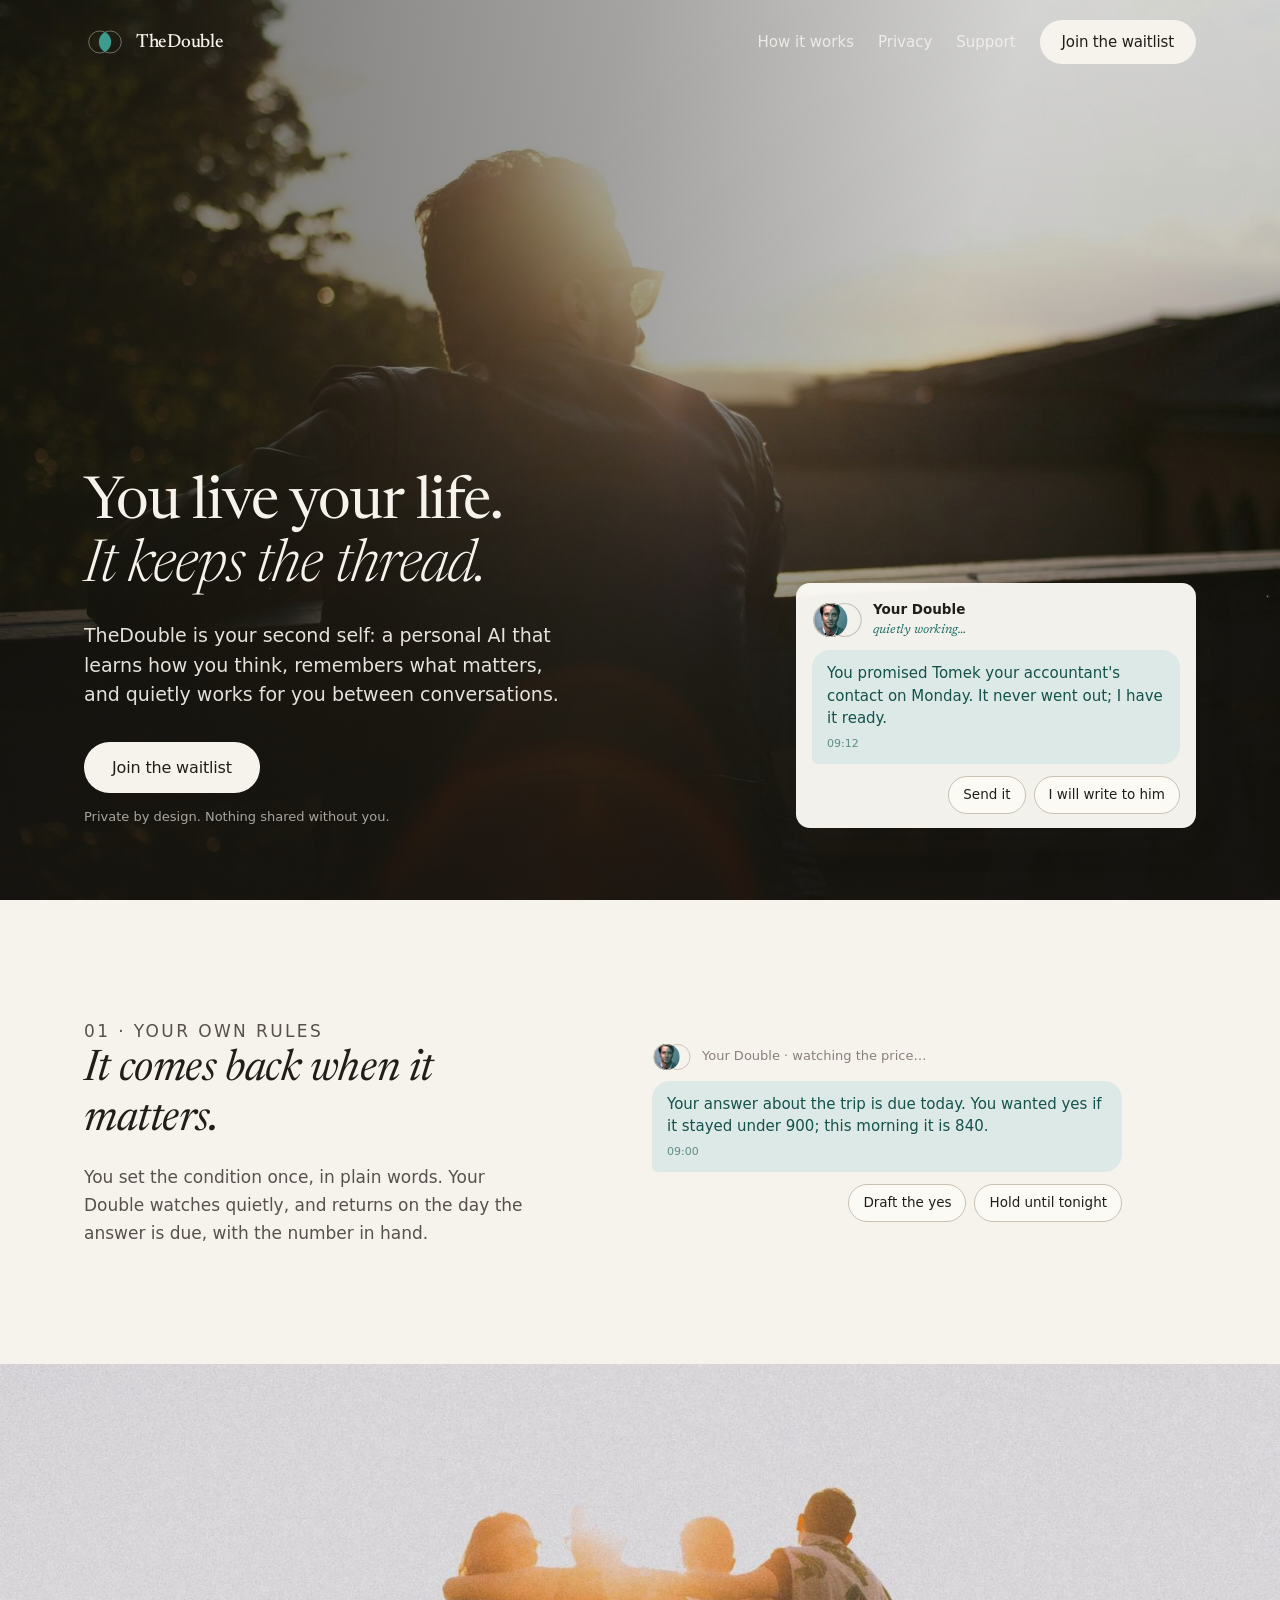
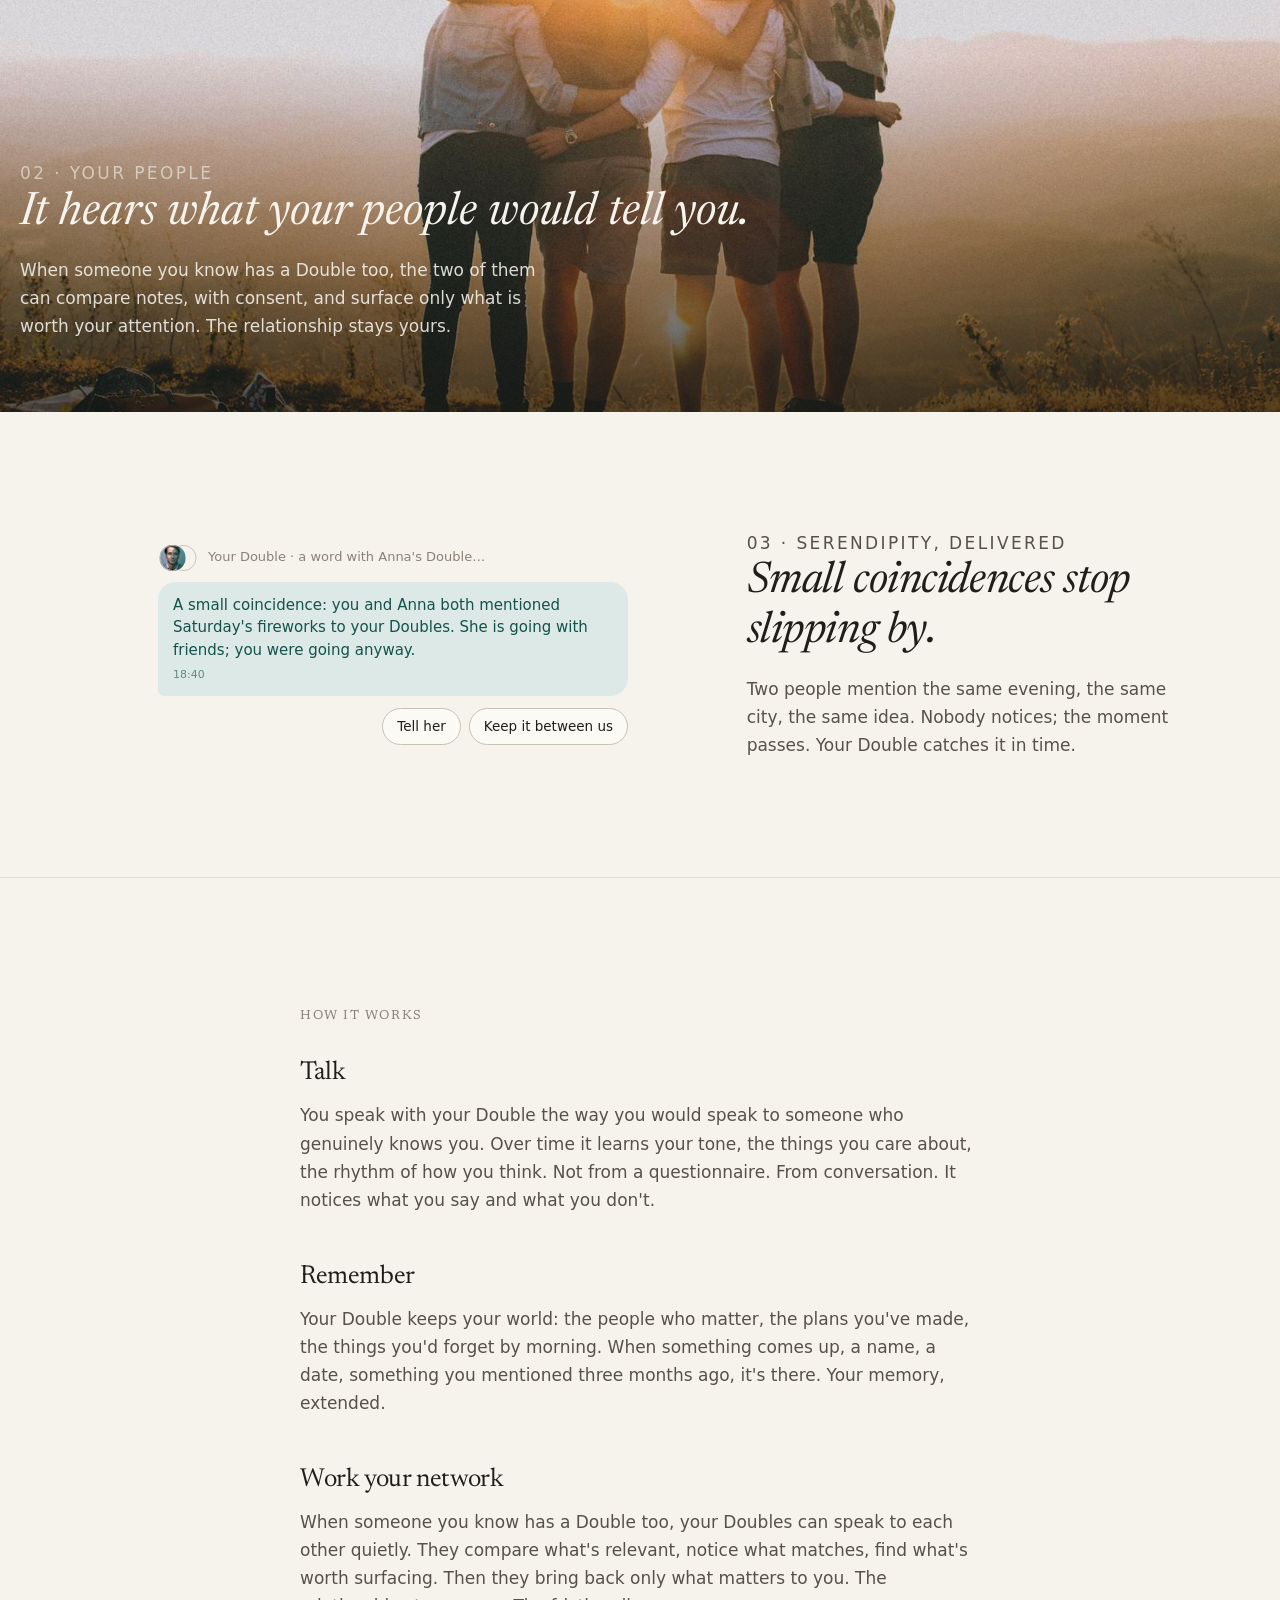
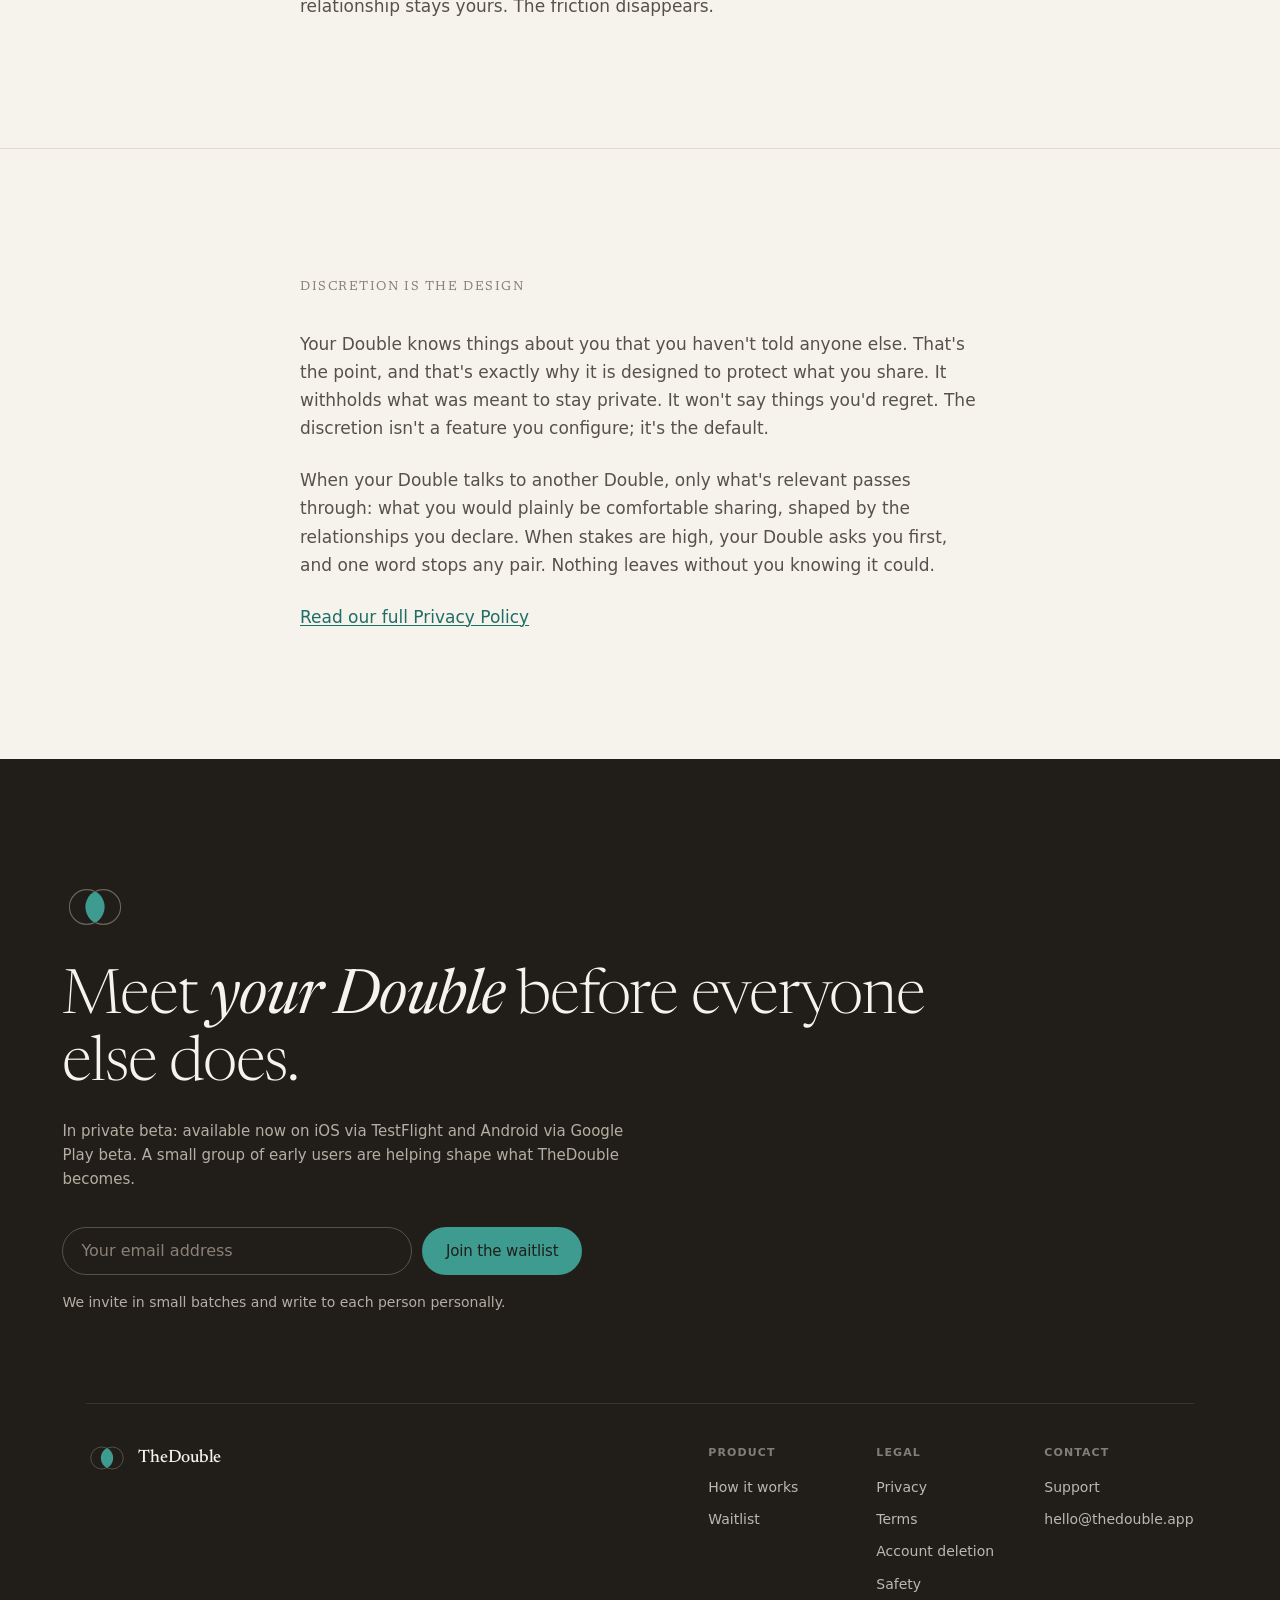
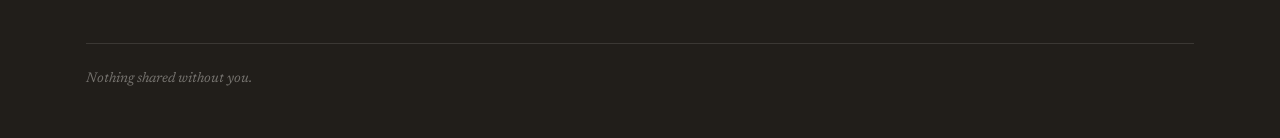
==== commit 486a07d6: "deploy: site @ a13d22a12e13" ====
--- a/index.html
+++ b/index.html
@@ -14,41 +14,13 @@
   <link rel="preconnect" href="https://fonts.googleapis.com">
   <link rel="preconnect" href="https://fonts.gstatic.com" crossorigin>
   <link href="https://fonts.googleapis.com/css2?family=Newsreader:ital,wght@0,300;0,400;0,500;1,300;1,400;1,500&display=swap" rel="stylesheet">
-  <link rel="stylesheet" href="style.css?v=3">
+  <link rel="stylesheet" href="style.css?v=4">
   <link rel="canonical" href="https://thedouble.app/">
   <meta property="og:image" content="https://thedouble.app/og-image.png">
   <meta name="twitter:card" content="summary_large_image">
 </head>
-<body>
+<body style="padding:0">
   <a class="skip-link" href="#main">Skip to content</a>
-
-  <!-- HEADER -->
-  <header class="mkt-header" role="banner">
-    <div class="mkt-header-inner">
-      <a href="/" class="mkt-wordmark" aria-label="TheDouble -- home">
-        <svg class="mkt-logo-svg" xmlns="http://www.w3.org/2000/svg" viewBox="0 0 96 64" aria-hidden="true" focusable="false">
-          <defs>
-            <clipPath id="header-lens"><circle cx="36" cy="32" r="26"/></clipPath>
-            <mask id="header-lens-outL"><rect width="96" height="64" fill="white"/><circle cx="60" cy="32" r="26" fill="black"/></mask>
-            <mask id="header-lens-outR"><rect width="96" height="64" fill="white"/><circle cx="36" cy="32" r="26" fill="black"/></mask>
-          </defs>
-          <circle cx="60" cy="32" r="26" fill="#1F6E66" clip-path="url(#header-lens)"/>
-          <circle cx="36" cy="32" r="25.2" fill="none" stroke="#C9C1B3" stroke-width="1.6" mask="url(#header-lens-outL)"/>
-          <circle cx="60" cy="32" r="25.2" fill="none" stroke="#C9C1B3" stroke-width="1.6" mask="url(#header-lens-outR)"/>
-        </svg>
-        <span class="mkt-wordmark-text">TheDouble</span>
-      </a>
-
-      <nav class="mkt-nav" aria-label="Main navigation">
-        <a href="#how" class="mkt-nav-link">How it works</a>
-        <a href="privacy.html" class="mkt-nav-link">Privacy</a>
-        <a href="support.html" class="mkt-nav-link">Support</a>
-        <a href="#waitlist-bottom" class="mkt-btn mkt-btn-primary">Join the waitlist</a>
-      </nav>
-
-      <button class="mkt-menu-toggle" aria-controls="mkt-mobile-menu" aria-expanded="false">Menu</button>
-    </div>
-  </header>
 
   <!-- MOBILE MENU -->
   <div class="mkt-mobile-menu" id="mkt-mobile-menu" aria-hidden="true" role="dialog" aria-modal="true" aria-label="Navigation">
@@ -59,103 +31,114 @@
         <a href="privacy.html" class="mkt-mobile-link">Privacy</a>
         <a href="support.html" class="mkt-mobile-link">Support</a>
       </nav>
-      <a href="#waitlist-bottom" class="mkt-btn mkt-btn-primary mkt-mobile-cta">Join the waitlist</a>
+      <a href="#join" class="mkt-btn mkt-btn-primary mkt-mobile-cta">Join the waitlist</a>
     </div>
   </div>
 
   <main id="main">
-    <!-- HERO -->
-    <section class="mkt-hero" aria-label="Hero">
-      <div class="mkt-hero-inner">
-        <div class="mkt-hero-lens" aria-hidden="true">
-          <svg class="mkt-hero-lens-svg" xmlns="http://www.w3.org/2000/svg" viewBox="0 0 96 64">
-            <defs>
-            <clipPath id="hero-lens"><circle cx="36" cy="32" r="26"/></clipPath>
-            <mask id="hero-lens-outL"><rect width="96" height="64" fill="white"/><circle cx="60" cy="32" r="26" fill="black"/></mask>
-            <mask id="hero-lens-outR"><rect width="96" height="64" fill="white"/><circle cx="36" cy="32" r="26" fill="black"/></mask>
-          </defs>
-          <circle cx="60" cy="32" r="26" fill="#1F6E66" clip-path="url(#hero-lens)"/>
-          <circle cx="36" cy="32" r="25.2" fill="none" stroke="#C9C1B3" stroke-width="1.6" mask="url(#hero-lens-outL)"/>
-          <circle cx="60" cy="32" r="25.2" fill="none" stroke="#C9C1B3" stroke-width="1.6" mask="url(#hero-lens-outR)"/>
-          </svg>
-        </div>
-        <h1 class="mkt-display">Your second self.</h1>
-        <p class="mkt-hero-sub">A personal AI that learns how you think, remembers what matters, and quietly works for you between conversations.</p>
-
-<div class="mkt-value">
-          <h2 class="mkt-value-line">It keeps the word you gave.</h2>
-          <figure class="mkt-window" aria-label="A real moment from the app">
-            <div class="mkt-appbar">
-              <svg class="mkt-avcomp" width="53" height="38" viewBox="0 0 53.12 38.00" role="img" aria-label="Your Double"><defs><clipPath id="wa1"><circle cx="19.0" cy="19.0" r="18.0"/></clipPath><mask id="wm11"><rect width="53.12" height="38.00" fill="white"/><circle cx="34.12" cy="19.0" r="18.0" fill="black"/></mask><mask id="wm21"><rect width="53.12" height="38.00" fill="white"/><circle cx="19.0" cy="19.0" r="18.0" fill="black"/></mask></defs><g clip-path="url(#wa1)"><image href="img/portrait-w.jpg" x="1.0" y="1.0" width="36" height="36" preserveAspectRatio="xMidYMid slice"/></g><g clip-path="url(#wa1)"><circle cx="34.12" cy="19.0" r="18.0" fill="#1F6E66" fill-opacity=".45"/></g><circle cx="19.0" cy="19.0" r="17.40" fill="none" stroke="#C9C1B3" stroke-width="1.20" mask="url(#wm11)"/><circle cx="34.12" cy="19.0" r="17.40" fill="none" stroke="#C9C1B3" stroke-width="1.20" mask="url(#wm21)"/></svg>
-              <div class="mkt-appbar-lines"><span class="mkt-appbar-who">Your Double</span><span class="mkt-appbar-sub">quietly working…</span></div>
+    <!-- HERO: full-bleed documentary (kierunek B, bramka 2026-08-21) -->
+    <section class="ld-hero" aria-label="Hero">
+      <div class="ld-hero-img" role="img" aria-label="A person in warm evening light, looking out over the city"></div>
+      <div class="ld-hero-scrim" aria-hidden="true"></div>
+
+      <header class="ld-wrap" role="banner">
+        <div class="ld-nav">
+          <a href="/" class="mkt-wordmark" aria-label="TheDouble -- home">
+            <svg class="mkt-logo-svg" xmlns="http://www.w3.org/2000/svg" viewBox="0 0 96 64" aria-hidden="true" focusable="false">
+              <defs>
+                <clipPath id="header-lens"><circle cx="36" cy="32" r="26"/></clipPath>
+                <mask id="header-lens-outL"><rect width="96" height="64" fill="white"/><circle cx="60" cy="32" r="26" fill="black"/></mask>
+                <mask id="header-lens-outR"><rect width="96" height="64" fill="white"/><circle cx="36" cy="32" r="26" fill="black"/></mask>
+              </defs>
+              <circle cx="60" cy="32" r="26" fill="#3E9B90" clip-path="url(#header-lens)"/>
+              <circle cx="36" cy="32" r="25.2" fill="none" stroke="rgba(246,243,237,.55)" stroke-width="1.6" mask="url(#header-lens-outL)"/>
+              <circle cx="60" cy="32" r="25.2" fill="none" stroke="rgba(246,243,237,.55)" stroke-width="1.6" mask="url(#header-lens-outR)"/>
+            </svg>
+            <span class="mkt-wordmark-text">TheDouble</span>
+          </a>
+          <nav class="mkt-nav" aria-label="Main navigation">
+            <a href="#how" class="mkt-nav-link">How it works</a>
+            <a href="privacy.html" class="mkt-nav-link">Privacy</a>
+            <a href="support.html" class="mkt-nav-link">Support</a>
+            <a href="#join" class="mkt-btn ld-btn-paper">Join the waitlist</a>
+          </nav>
+          <button class="mkt-menu-toggle" aria-controls="mkt-mobile-menu" aria-expanded="false">Menu</button>
+        </div>
+      </header>
+
+      <div class="ld-wrap ld-hero-main">
+        <div class="ld-hero-copy">
+          <h1>You live your life.<br><em>It keeps the thread.</em></h1>
+          <p class="ld-hero-sub">TheDouble is your second self: a personal AI that learns how you think, remembers what matters, and quietly works for you between conversations.</p>
+          <a href="#join" class="mkt-btn ld-btn-paper">Join the waitlist</a>
+          <p class="ld-hero-trust">Private by design. Nothing shared without you.</p>
+        </div>
+        <figure class="ld-pinned" aria-label="A message from your Double">
+          <div class="ld-sender">
+            <svg class="ld-avcomp" width="51" height="36" viewBox="0 0 53.12 38.00" role="img" aria-label="Your Double"><defs><clipPath id="wa1"><circle cx="19.0" cy="19.0" r="18.0"/></clipPath><mask id="wm11"><rect width="53.12" height="38.00" fill="white"/><circle cx="34.12" cy="19.0" r="18.0" fill="black"/></mask><mask id="wm21"><rect width="53.12" height="38.00" fill="white"/><circle cx="19.0" cy="19.0" r="18.0" fill="black"/></mask></defs><g clip-path="url(#wa1)"><image href="img/portrait-w.jpg" x="1.0" y="1.0" width="36" height="36" preserveAspectRatio="xMidYMid slice"/></g><g clip-path="url(#wa1)"><circle cx="34.12" cy="19.0" r="18.0" fill="#1F6E66" fill-opacity=".45"/></g><circle cx="19.0" cy="19.0" r="17.40" fill="none" stroke="#C9C1B3" stroke-width="1.20" mask="url(#wm11)"/><circle cx="34.12" cy="19.0" r="17.40" fill="none" stroke="#C9C1B3" stroke-width="1.20" mask="url(#wm21)"/></svg>
+            <div><div class="ld-sender-name">Your Double</div><div class="ld-sender-doing">quietly working…</div></div>
+          </div>
+          <div class="ld-bubble">You promised Tomek your accountant's contact on Monday. It never went out; I have it ready.<span class="ld-meta">09:12</span></div>
+          <div class="ld-chips" aria-hidden="true"><span class="ld-chip">Send it</span><span class="ld-chip">I will write to him</span></div>
+        </figure>
+      </div>
+    </section>
+
+    <!-- 01 · YOUR OWN RULES -->
+    <section class="ld-chapter ld-c1" aria-labelledby="ch1-title">
+      <div class="ld-wrap ld-ch-grid">
+        <div class="ld-ch-copy">
+          <p class="ld-kicker">01 · Your own rules</p>
+          <h2 class="ld-ch-title" id="ch1-title">It comes back when it matters.</h2>
+          <p>You set the condition once, in plain words. Your Double watches quietly, and returns on the day the answer is due, with the number in hand.</p>
+        </div>
+        <div class="ld-ch-art">
+          <figure class="ld-loose" aria-label="A real moment from the app">
+            <div class="ld-sender">
+              <svg class="ld-avcomp" width="40" height="28" viewBox="0 0 41.76 30.00" role="img" aria-label="Your Double"><defs><clipPath id="wa2"><circle cx="15.0" cy="15.0" r="14.0"/></clipPath><mask id="wm12"><rect width="41.76" height="30.00" fill="white"/><circle cx="26.76" cy="15.0" r="14.0" fill="black"/></mask><mask id="wm22"><rect width="41.76" height="30.00" fill="white"/><circle cx="15.0" cy="15.0" r="14.0" fill="black"/></mask></defs><g clip-path="url(#wa2)"><image href="img/portrait-w.jpg" x="1.0" y="1.0" width="28" height="28" preserveAspectRatio="xMidYMid slice"/></g><g clip-path="url(#wa2)"><circle cx="26.76" cy="15.0" r="14.0" fill="#1F6E66" fill-opacity=".45"/></g><circle cx="15.0" cy="15.0" r="13.50" fill="none" stroke="#C9C1B3" stroke-width="1.00" mask="url(#wm12)"/><circle cx="26.76" cy="15.0" r="13.50" fill="none" stroke="#C9C1B3" stroke-width="1.00" mask="url(#wm22)"/></svg>
+              <span class="ld-sender-line">Your Double · watching the price…</span>
             </div>
-            <div class="mkt-thread">
-              <div class="mkt-drow">
-                <svg class="mkt-avcomp" width="42" height="30" viewBox="0 0 41.76 30.00" role="img" aria-label="Your Double"><defs><clipPath id="wa2"><circle cx="15.0" cy="15.0" r="14.0"/></clipPath><mask id="wm12"><rect width="41.76" height="30.00" fill="white"/><circle cx="26.76" cy="15.0" r="14.0" fill="black"/></mask><mask id="wm22"><rect width="41.76" height="30.00" fill="white"/><circle cx="15.0" cy="15.0" r="14.0" fill="black"/></mask></defs><g clip-path="url(#wa2)"><image href="img/portrait-w.jpg" x="1.0" y="1.0" width="28" height="28" preserveAspectRatio="xMidYMid slice"/></g><g clip-path="url(#wa2)"><circle cx="26.76" cy="15.0" r="14.0" fill="#1F6E66" fill-opacity=".45"/></g><circle cx="15.0" cy="15.0" r="13.50" fill="none" stroke="#C9C1B3" stroke-width="1.00" mask="url(#wm12)"/><circle cx="26.76" cy="15.0" r="13.50" fill="none" stroke="#C9C1B3" stroke-width="1.00" mask="url(#wm22)"/></svg>
-                <div class="mkt-bubble-double">You promised Tomek your accountant's contact on Monday. It never went out; I have it ready.<span class="mkt-meta">09:12</span></div>
-              </div>
-              <div class="mkt-chips" aria-hidden="true"><span class="mkt-chip">Send it</span><span class="mkt-chip">I will write to him</span></div>
+            <div class="ld-bubble">Your answer about the trip is due today. You wanted yes if it stayed under 900; this morning it is 840.<span class="ld-meta">09:00</span></div>
+            <div class="ld-chips" aria-hidden="true"><span class="ld-chip">Draft the yes</span><span class="ld-chip">Hold until tonight</span></div>
+          </figure>
+        </div>
+      </div>
+    </section>
+
+    <!-- 02 · YOUR PEOPLE (photo band) -->
+    <section class="ld-band" aria-labelledby="ch2-title">
+      <div class="ld-band-img" role="img" aria-label="Friends together at golden hour"></div>
+      <div class="ld-band-scrim" aria-hidden="true"></div>
+      <div class="ld-wrap ld-band-inner">
+        <p class="ld-kicker">02 · Your people</p>
+        <h2 id="ch2-title">It hears what your people would tell you.</h2>
+        <p>When someone you know has a Double too, the two of them can compare notes, with consent, and surface only what is worth your attention. The relationship stays yours.</p>
+      </div>
+    </section>
+
+    <!-- 03 · SERENDIPITY -->
+    <section class="ld-chapter ld-c2" aria-labelledby="ch3-title">
+      <div class="ld-wrap ld-ch-grid">
+        <div class="ld-ch-copy">
+          <p class="ld-kicker">03 · Serendipity, delivered</p>
+          <h2 class="ld-ch-title" id="ch3-title">Small coincidences stop slipping by.</h2>
+          <p>Two people mention the same evening, the same city, the same idea. Nobody notices; the moment passes. Your Double catches it in time.</p>
+        </div>
+        <div class="ld-ch-art">
+          <figure class="ld-loose" aria-label="A real moment from the app">
+            <div class="ld-sender">
+              <svg class="ld-avcomp" width="40" height="28" viewBox="0 0 41.76 30.00" role="img" aria-label="Your Double"><defs><clipPath id="wa3"><circle cx="15.0" cy="15.0" r="14.0"/></clipPath><mask id="wm13"><rect width="41.76" height="30.00" fill="white"/><circle cx="26.76" cy="15.0" r="14.0" fill="black"/></mask><mask id="wm23"><rect width="41.76" height="30.00" fill="white"/><circle cx="15.0" cy="15.0" r="14.0" fill="black"/></mask></defs><g clip-path="url(#wa3)"><image href="img/portrait-w.jpg" x="1.0" y="1.0" width="28" height="28" preserveAspectRatio="xMidYMid slice"/></g><g clip-path="url(#wa3)"><circle cx="26.76" cy="15.0" r="14.0" fill="#1F6E66" fill-opacity=".45"/></g><circle cx="15.0" cy="15.0" r="13.50" fill="none" stroke="#C9C1B3" stroke-width="1.00" mask="url(#wm13)"/><circle cx="26.76" cy="15.0" r="13.50" fill="none" stroke="#C9C1B3" stroke-width="1.00" mask="url(#wm23)"/></svg>
+              <span class="ld-sender-line">Your Double · a word with Anna's Double…</span>
             </div>
+            <div class="ld-bubble">A small coincidence: you and Anna both mentioned Saturday's fireworks to your Doubles. She is going with friends; you were going anyway.<span class="ld-meta">18:40</span></div>
+            <div class="ld-chips" aria-hidden="true"><span class="ld-chip">Tell her</span><span class="ld-chip">Keep it between us</span></div>
           </figure>
         </div>
-        <div class="mkt-value">
-          <h2 class="mkt-value-line">It comes back when it matters.</h2>
-          <figure class="mkt-window" aria-label="A real moment from the app">
-            <div class="mkt-appbar">
-              <svg class="mkt-avcomp" width="53" height="38" viewBox="0 0 53.12 38.00" role="img" aria-label="Your Double"><defs><clipPath id="wa3"><circle cx="19.0" cy="19.0" r="18.0"/></clipPath><mask id="wm13"><rect width="53.12" height="38.00" fill="white"/><circle cx="34.12" cy="19.0" r="18.0" fill="black"/></mask><mask id="wm23"><rect width="53.12" height="38.00" fill="white"/><circle cx="19.0" cy="19.0" r="18.0" fill="black"/></mask></defs><g clip-path="url(#wa3)"><image href="img/portrait-w.jpg" x="1.0" y="1.0" width="36" height="36" preserveAspectRatio="xMidYMid slice"/></g><g clip-path="url(#wa3)"><circle cx="34.12" cy="19.0" r="18.0" fill="#1F6E66" fill-opacity=".45"/></g><circle cx="19.0" cy="19.0" r="17.40" fill="none" stroke="#C9C1B3" stroke-width="1.20" mask="url(#wm13)"/><circle cx="34.12" cy="19.0" r="17.40" fill="none" stroke="#C9C1B3" stroke-width="1.20" mask="url(#wm23)"/></svg>
-              <div class="mkt-appbar-lines"><span class="mkt-appbar-who">Your Double</span><span class="mkt-appbar-sub">watching the price…</span></div>
-            </div>
-            <div class="mkt-thread">
-              <div class="mkt-drow">
-                <svg class="mkt-avcomp" width="42" height="30" viewBox="0 0 41.76 30.00" role="img" aria-label="Your Double"><defs><clipPath id="wa4"><circle cx="15.0" cy="15.0" r="14.0"/></clipPath><mask id="wm14"><rect width="41.76" height="30.00" fill="white"/><circle cx="26.76" cy="15.0" r="14.0" fill="black"/></mask><mask id="wm24"><rect width="41.76" height="30.00" fill="white"/><circle cx="15.0" cy="15.0" r="14.0" fill="black"/></mask></defs><g clip-path="url(#wa4)"><image href="img/portrait-w.jpg" x="1.0" y="1.0" width="28" height="28" preserveAspectRatio="xMidYMid slice"/></g><g clip-path="url(#wa4)"><circle cx="26.76" cy="15.0" r="14.0" fill="#1F6E66" fill-opacity=".45"/></g><circle cx="15.0" cy="15.0" r="13.50" fill="none" stroke="#C9C1B3" stroke-width="1.00" mask="url(#wm14)"/><circle cx="26.76" cy="15.0" r="13.50" fill="none" stroke="#C9C1B3" stroke-width="1.00" mask="url(#wm24)"/></svg>
-                <div class="mkt-bubble-double">Your answer about the trip is due today. You wanted yes if it stayed under 900; this morning it is 840.<span class="mkt-meta">09:00</span></div>
-              </div>
-              <div class="mkt-chips" aria-hidden="true"><span class="mkt-chip">Draft the yes</span><span class="mkt-chip">Hold until tonight</span></div>
-            </div>
-          </figure>
-        </div>
-        <div class="mkt-value">
-          <h2 class="mkt-value-line">It hears what your people would tell you.</h2>
-          <figure class="mkt-window" aria-label="A real moment from the app">
-            <div class="mkt-appbar">
-              <svg class="mkt-avcomp" width="53" height="38" viewBox="0 0 53.12 38.00" role="img" aria-label="Your Double"><defs><clipPath id="wa5"><circle cx="19.0" cy="19.0" r="18.0"/></clipPath><mask id="wm15"><rect width="53.12" height="38.00" fill="white"/><circle cx="34.12" cy="19.0" r="18.0" fill="black"/></mask><mask id="wm25"><rect width="53.12" height="38.00" fill="white"/><circle cx="19.0" cy="19.0" r="18.0" fill="black"/></mask></defs><g clip-path="url(#wa5)"><image href="img/portrait-w.jpg" x="1.0" y="1.0" width="36" height="36" preserveAspectRatio="xMidYMid slice"/></g><g clip-path="url(#wa5)"><circle cx="34.12" cy="19.0" r="18.0" fill="#1F6E66" fill-opacity=".45"/></g><circle cx="19.0" cy="19.0" r="17.40" fill="none" stroke="#C9C1B3" stroke-width="1.20" mask="url(#wm15)"/><circle cx="34.12" cy="19.0" r="17.40" fill="none" stroke="#C9C1B3" stroke-width="1.20" mask="url(#wm25)"/></svg>
-              <div class="mkt-appbar-lines"><span class="mkt-appbar-who">Your Double</span><span class="mkt-appbar-sub">a word with Anna's Double…</span></div>
-            </div>
-            <div class="mkt-thread">
-              <div class="mkt-drow">
-                <svg class="mkt-avcomp" width="42" height="30" viewBox="0 0 41.76 30.00" role="img" aria-label="Your Double"><defs><clipPath id="wa6"><circle cx="15.0" cy="15.0" r="14.0"/></clipPath><mask id="wm16"><rect width="41.76" height="30.00" fill="white"/><circle cx="26.76" cy="15.0" r="14.0" fill="black"/></mask><mask id="wm26"><rect width="41.76" height="30.00" fill="white"/><circle cx="15.0" cy="15.0" r="14.0" fill="black"/></mask></defs><g clip-path="url(#wa6)"><image href="img/portrait-w.jpg" x="1.0" y="1.0" width="28" height="28" preserveAspectRatio="xMidYMid slice"/></g><g clip-path="url(#wa6)"><circle cx="26.76" cy="15.0" r="14.0" fill="#1F6E66" fill-opacity=".45"/></g><circle cx="15.0" cy="15.0" r="13.50" fill="none" stroke="#C9C1B3" stroke-width="1.00" mask="url(#wm16)"/><circle cx="26.76" cy="15.0" r="13.50" fill="none" stroke="#C9C1B3" stroke-width="1.00" mask="url(#wm26)"/></svg>
-                <div class="mkt-bubble-double">A small coincidence: you and Anna both mentioned Saturday's fireworks to your Doubles. She is going with friends; you were going anyway.<span class="mkt-meta">18:40</span></div>
-              </div>
-              <div class="mkt-chips" aria-hidden="true"><span class="mkt-chip">Tell her</span><span class="mkt-chip">Keep it between us</span></div>
-            </div>
-          </figure>
-        </div>
-
-        <div class="mkt-hero-actions">
-          <div class="mkt-waitlist-form" id="waitlist-hero">
-            <form class="mkt-wl-form" data-source="site-hero" novalidate>
-              <input
-                class="mkt-wl-input"
-                type="email"
-                name="email"
-                placeholder="Your email address"
-                autocomplete="email"
-                aria-label="Email address"
-                required
-              >
-              <button type="submit" class="mkt-btn mkt-btn-primary mkt-wl-btn">Join the waitlist</button>
-            </form>
-            <p class="mkt-wl-status" aria-live="polite" hidden></p>
-            <noscript><p class="mkt-wl-noscript">To join, email <a href="mailto:hello@thedouble.app">hello@thedouble.app</a> with the subject "Waitlist".</p></noscript>
-          </div>
-          <a href="#how" class="mkt-btn mkt-btn-outline mkt-hero-how-link">How it works</a>
-          <p class="mkt-hero-trust">Nothing shared without you.</p>
-        </div>
       </div>
     </section>
 
     <!-- HOW IT WORKS -->
-    <section class="mkt-section mkt-editorial" id="how" aria-labelledby="how-heading">
+    <section class="mkt-section mkt-editorial" id="how" aria-labelledby="how-heading" style="border-top:1px solid var(--td-border-hairline)">
       <div class="mkt-section-inner">
         <h2 class="mkt-section-heading" id="how-heading">How it works</h2>
 
@@ -173,15 +156,6 @@
           <h3 class="mkt-passage-title">Work your network</h3>
           <p class="mkt-body">When someone you know has a Double too, your Doubles can speak to each other quietly. They compare what's relevant, notice what matches, find what's worth surfacing. Then they bring back only what matters to you. The relationship stays yours. The friction disappears.</p>
         </div>
-      </div>
-    </section>
-
-    <!-- PULL QUOTE -->
-    <section class="mkt-pullquote-section" aria-label="Quote">
-      <div class="mkt-section-inner">
-        <blockquote class="mkt-pullquote">
-          <p>Nothing shared without you.</p>
-        </blockquote>
       </div>
     </section>
 
@@ -195,73 +169,84 @@
       </div>
     </section>
 
-    <!-- AVAILABILITY / WAITLIST BOTTOM -->
-    <section class="mkt-section mkt-availability" id="waitlist-bottom" aria-labelledby="beta-heading">
-      <div class="mkt-section-inner">
-        <div class="mkt-availability-inner">
-          <h2 class="mkt-section-heading mkt-availability-heading" id="beta-heading">In private beta</h2>
-          <p class="mkt-body">Available now on iOS via TestFlight and Android via Google Play beta. A small group of early users are helping shape what TheDouble becomes.</p>
-          <div class="mkt-waitlist-form" id="waitlist-bottom-form">
-            <form class="mkt-wl-form" data-source="site-bottom" novalidate>
-              <input
-                class="mkt-wl-input"
-                type="email"
-                name="email"
-                placeholder="Your email address"
-                autocomplete="email"
-                aria-label="Email address"
-                required
-              >
-              <button type="submit" class="mkt-btn mkt-btn-primary mkt-wl-btn">Join the waitlist</button>
-            </form>
-            <p class="mkt-wl-status" aria-live="polite" hidden></p>
-            <noscript><p class="mkt-wl-noscript">To join, email <a href="mailto:hello@thedouble.app">hello@thedouble.app</a> with the subject "Waitlist".</p></noscript>
+    <!-- JOIN: ink band with waitlist + footer -->
+    <section class="ld-join" id="join" aria-labelledby="join-heading">
+      <div class="ld-join-inner">
+        <div class="ld-join-mark" aria-hidden="true">
+          <svg width="66" height="44" viewBox="0 0 96 64" focusable="false">
+            <defs>
+              <clipPath id="join-lens"><circle cx="36" cy="32" r="26"/></clipPath>
+              <mask id="join-lens-outL"><rect width="96" height="64" fill="white"/><circle cx="60" cy="32" r="26" fill="black"/></mask>
+              <mask id="join-lens-outR"><rect width="96" height="64" fill="white"/><circle cx="36" cy="32" r="26" fill="black"/></mask>
+            </defs>
+            <circle cx="60" cy="32" r="26" fill="#3E9B90" clip-path="url(#join-lens)"/>
+            <circle cx="36" cy="32" r="25.2" fill="none" stroke="#6B655B" stroke-width="1.6" mask="url(#join-lens-outL)"/>
+            <circle cx="60" cy="32" r="25.2" fill="none" stroke="#6B655B" stroke-width="1.6" mask="url(#join-lens-outR)"/>
+          </svg>
+        </div>
+        <h2 id="join-heading">Meet <em>your Double</em> before everyone else does.</h2>
+        <p class="ld-join-note">In private beta: available now on iOS via TestFlight and Android via Google Play beta. A small group of early users are helping shape what TheDouble becomes.</p>
+        <div class="mkt-waitlist-form" id="waitlist-join">
+          <form class="mkt-wl-form" data-source="site-join" novalidate>
+            <input
+              class="mkt-wl-input"
+              type="email"
+              name="email"
+              placeholder="Your email address"
+              autocomplete="email"
+              aria-label="Email address"
+              required
+            >
+            <button type="submit" class="mkt-btn mkt-btn-primary mkt-wl-btn">Join the waitlist</button>
+          </form>
+          <p class="mkt-wl-status" aria-live="polite" hidden></p>
+          <noscript><p class="mkt-wl-noscript">To join, email <a href="mailto:hello@thedouble.app">hello@thedouble.app</a> with the subject "Waitlist".</p></noscript>
+        </div>
+        <p class="ld-join-after">We invite in small batches and write to each person personally.</p>
+
+        <!-- FOOTER -->
+        <footer class="mkt-footer" role="contentinfo">
+          <div class="mkt-footer-inner">
+            <div class="mkt-footer-lockup">
+              <svg class="mkt-footer-logo" xmlns="http://www.w3.org/2000/svg" viewBox="0 0 96 64" aria-hidden="true" focusable="false">
+                <defs>
+                  <clipPath id="footer-lens"><circle cx="36" cy="32" r="26"/></clipPath>
+                  <mask id="footer-lens-outL"><rect width="96" height="64" fill="white"/><circle cx="60" cy="32" r="26" fill="black"/></mask>
+                  <mask id="footer-lens-outR"><rect width="96" height="64" fill="white"/><circle cx="36" cy="32" r="26" fill="black"/></mask>
+                </defs>
+                <circle cx="60" cy="32" r="26" fill="#3E9B90" clip-path="url(#footer-lens)"/>
+                <circle cx="36" cy="32" r="25.2" fill="none" stroke="#6B655B" stroke-width="1.6" mask="url(#footer-lens-outL)"/>
+                <circle cx="60" cy="32" r="25.2" fill="none" stroke="#6B655B" stroke-width="1.6" mask="url(#footer-lens-outR)"/>
+              </svg>
+              <span class="mkt-footer-wordmark">TheDouble</span>
+            </div>
+
+            <nav class="mkt-footer-nav" aria-label="Footer navigation">
+              <div class="mkt-footer-col">
+                <p class="mkt-footer-col-label">Product</p>
+                <a href="#how" class="mkt-footer-link">How it works</a>
+                <a href="#join" class="mkt-footer-link">Waitlist</a>
+              </div>
+              <div class="mkt-footer-col">
+                <p class="mkt-footer-col-label">Legal</p>
+                <a href="privacy.html" class="mkt-footer-link">Privacy</a>
+                <a href="terms.html" class="mkt-footer-link">Terms</a>
+                <a href="delete-account.html" class="mkt-footer-link">Account deletion</a>
+                <a href="safety.html" class="mkt-footer-link">Safety</a>
+              </div>
+              <div class="mkt-footer-col">
+                <p class="mkt-footer-col-label">Contact</p>
+                <a href="support.html" class="mkt-footer-link">Support</a>
+                <a href="mailto:hello@thedouble.app" class="mkt-footer-link">hello@thedouble.app</a>
+              </div>
+            </nav>
+
+            <p class="mkt-footer-signoff">Nothing shared without you.</p>
           </div>
-        </div>
+        </footer>
       </div>
     </section>
   </main>
-
-  <!-- FOOTER -->
-  <footer class="mkt-footer" role="contentinfo">
-    <div class="mkt-footer-inner">
-      <div class="mkt-footer-lockup">
-        <svg class="mkt-footer-logo" xmlns="http://www.w3.org/2000/svg" viewBox="0 0 96 64" aria-hidden="true" focusable="false">
-          <defs>
-            <clipPath id="footer-lens"><circle cx="36" cy="32" r="26"/></clipPath>
-            <mask id="footer-lens-outL"><rect width="96" height="64" fill="white"/><circle cx="60" cy="32" r="26" fill="black"/></mask>
-            <mask id="footer-lens-outR"><rect width="96" height="64" fill="white"/><circle cx="36" cy="32" r="26" fill="black"/></mask>
-          </defs>
-          <circle cx="60" cy="32" r="26" fill="#3E9B90" clip-path="url(#footer-lens)"/>
-          <circle cx="36" cy="32" r="25.2" fill="none" stroke="#6B655B" stroke-width="1.6" mask="url(#footer-lens-outL)"/>
-          <circle cx="60" cy="32" r="25.2" fill="none" stroke="#6B655B" stroke-width="1.6" mask="url(#footer-lens-outR)"/>
-        </svg>
-        <span class="mkt-footer-wordmark">TheDouble</span>
-      </div>
-
-      <nav class="mkt-footer-nav" aria-label="Footer navigation">
-        <div class="mkt-footer-col">
-          <p class="mkt-footer-col-label">Product</p>
-          <a href="#how" class="mkt-footer-link">How it works</a>
-          <a href="#waitlist-bottom" class="mkt-footer-link">Waitlist</a>
-        </div>
-        <div class="mkt-footer-col">
-          <p class="mkt-footer-col-label">Legal</p>
-          <a href="privacy.html" class="mkt-footer-link">Privacy</a>
-          <a href="terms.html" class="mkt-footer-link">Terms</a>
-          <a href="delete-account.html" class="mkt-footer-link">Account deletion</a>
-          <a href="safety.html" class="mkt-footer-link">Safety</a>
-        </div>
-        <div class="mkt-footer-col">
-          <p class="mkt-footer-col-label">Contact</p>
-          <a href="support.html" class="mkt-footer-link">Support</a>
-          <a href="mailto:hello@thedouble.app" class="mkt-footer-link">hello@thedouble.app</a>
-        </div>
-      </nav>
-
-      <p class="mkt-footer-signoff">Nothing shared without you.</p>
-    </div>
-  </footer>
 
   <script>
     // Mobile menu toggle
@@ -299,7 +284,7 @@
       }
     })();
 
-    // Waitlist form submission (fala W / W1: form states + normalization + dual-form sync)
+    // Waitlist form submission (form states + normalization; fix z W2 iteracji 1)
     (function () {
       var SUPABASE_URL = 'https://vdpgexbrvtygdkffznog.supabase.co/rest/v1/waitlist';
       var ANON_KEY = 'sb_publishable_Q0ZpzV-aZn6Gv2tR6KhAZw_jz7wM49W';
@@ -322,8 +307,6 @@
         btn.textContent = 'Join the waitlist';
       }
 
-      // On success, both forms settle: the one used shows the message,
-      // the other collapses to the same confirmation.
       function settleAllForms(message) {
         document.querySelectorAll('.mkt-wl-form').forEach(function (f) {
           showStatus(f, message, false);
--- a/style.css
+++ b/style.css
@@ -453,89 +453,6 @@
 }
 
 /* ─────────────────────────────────────────
-   HERO
-   ───────────────────────────────────────── */
-.mkt-hero {
-  background: var(--td-bg-canvas);
-  padding: 96px 24px 112px;
-  text-align: center;
-}
-
-.mkt-hero-inner {
-  max-width: 720px;
-  margin: 0 auto;
-  display: flex;
-  flex-direction: column;
-  align-items: center;
-  gap: var(--td-space-6);
-}
-
-/* Breathing lens */
-.mkt-hero-lens {
-  display: flex;
-  align-items: center;
-  justify-content: center;
-  margin-bottom: 8px;
-}
-
-.mkt-hero-lens-svg {
-  width: 110px;
-  height: 74px;
-  animation: td-breathe var(--td-motion-breathe) ease-in-out infinite alternate;
-}
-
-@keyframes td-breathe {
-  from { transform: scale(1.00); }
-  to   { transform: scale(1.045); }
-}
-
-@media (prefers-reduced-motion: reduce) {
-  .mkt-hero-lens-svg {
-    animation: none;
-    transform: scale(1);
-  }
-}
-
-/* Display heading */
-.mkt-display {
-  font-family: var(--td-font-brand);
-  font-weight: 400;
-  font-size: clamp(40px, 5vw, 56px);
-  line-height: 1.08;
-  letter-spacing: -0.02em;
-  color: var(--td-text-primary);
-  margin: 0;
-}
-
-.mkt-hero-sub {
-  font-family: var(--td-font-ui);
-  font-size: 17px;
-  line-height: 1.65;
-  color: var(--td-text-secondary);
-  max-width: 52ch;
-  margin: 0;
-}
-
-.mkt-hero-actions {
-  display: flex;
-  flex-direction: column;
-  gap: var(--td-space-4);
-  align-items: center;
-  margin-top: 8px;
-  width: 100%;
-}
-
-.mkt-hero-actions .mkt-btn {
-  padding: 13px 28px;
-  font-size: 16px;
-}
-
-.mkt-hero-how-link {
-  font-size: 15px;
-  padding: 10px 22px;
-}
-
-/* ─────────────────────────────────────────
    EDITORIAL SECTIONS
    ───────────────────────────────────────── */
 .mkt-section {
@@ -691,30 +608,6 @@
   font-family: var(--td-font-ui);
   font-size: 14px;
   color: var(--td-text-secondary);
-}
-
-/* ─────────────────────────────────────────
-   AVAILABILITY
-   ───────────────────────────────────────── */
-.mkt-availability {
-  padding: 128px 24px;
-  background: var(--td-bg-canvas);
-  border-top: 1px solid var(--td-border-hairline);
-}
-
-.mkt-availability-inner {
-  display: flex;
-  flex-direction: column;
-  align-items: flex-start;
-  gap: var(--td-space-6);
-}
-
-.mkt-availability-heading {
-  margin-bottom: 0;
-}
-
-.mkt-availability .mkt-body {
-  margin-bottom: 0;
 }
 
 /* ─────────────────────────────────────────
@@ -822,16 +715,6 @@
     flex-direction: column;
   }
 
-  .mkt-hero {
-    padding: 64px 20px 80px;
-  }
-  .mkt-hero-actions {
-    align-items: stretch;
-  }
-  .mkt-hero-actions .mkt-btn {
-    text-align: center;
-  }
-
   .mkt-section {
     padding: 80px 20px;
   }
@@ -841,9 +724,6 @@
   }
   .mkt-pullquote-section {
     padding: 72px 20px;
-  }
-  .mkt-availability {
-    padding: 80px 20px;
   }
 
   .mkt-pullquote p {
@@ -901,93 +781,282 @@
   }
 }
 
-/* ── Hero value windows (fala W / W1, bramka 2026-08-20, wzór v9) ────────
-   Kanon: brandbook §3 (Kompozyt A), double-language.html (gramatyka dymków),
-   DS rozdz. 11 (web hero). Trzy wartości jedna pod drugą, każda = pełne okno. */
-.mkt-value {
+/* ════════════════════════════════════════════════════════════
+   LANDING v10 — kierunek B "Documentary" (fala W / W2 iteracja 2,
+   bramka designowa 2026-08-21). Numerowane rozdziały wg kierunku A.
+   Prefiks .ld- ; reużywa .mkt-btn / .mkt-wl-* / .mkt-section / .mkt-footer.
+   ════════════════════════════════════════════════════════════ */
+
+/* ── Hero: full-bleed documentary ── */
+.ld-hero {
+  position: relative;
+  min-height: 100svh;
+  display: flex;
+  flex-direction: column;
+  color: var(--td-paper);
+  isolation: isolate;
+}
+.ld-hero-img {
+  position: absolute;
+  inset: 0;
+  z-index: -2;
+  background: url('img/hero-golden.jpg') center 30% / cover no-repeat;
+}
+.ld-hero-scrim {
+  position: absolute;
+  inset: 0;
+  z-index: -1;
+  background:
+    linear-gradient(to top, rgba(23,20,16,.82) 0%, rgba(23,20,16,.28) 46%, rgba(23,20,16,.18) 100%),
+    linear-gradient(105deg, rgba(23,20,16,.55) 0%, rgba(23,20,16,.25) 42%, rgba(23,20,16,0) 68%);
+}
+.ld-wrap {
   width: 100%;
+  max-width: 1240px;
+  margin: 0 auto;
+  padding: 0 clamp(20px, 5vw, 64px);
+}
+
+/* nav on photo */
+.ld-nav {
+  display: flex;
+  align-items: center;
+  justify-content: space-between;
+  height: 84px;
+}
+.ld-nav .mkt-wordmark-text { color: var(--td-paper); }
+.ld-nav .mkt-nav-link { color: rgba(246,243,237,.85); }
+.ld-nav .mkt-nav-link:hover { color: #fff; text-decoration-color: rgba(246,243,237,.6); }
+.ld-nav .mkt-menu-toggle { color: rgba(246,243,237,.85); }
+.ld-btn-paper {
+  background: var(--td-paper);
+  color: var(--td-text-primary);
+}
+.ld-btn-paper:hover { background: #fff; color: var(--td-text-primary); }
+
+.ld-hero-main {
+  flex: 1;
+  display: grid;
+  grid-template-columns: minmax(0, 1.15fr) minmax(0, .85fr);
+  align-items: end;
+  gap: 48px;
+  padding-bottom: clamp(48px, 8vh, 96px);
+}
+.ld-hero-copy h1 {
+  font-family: var(--td-font-brand);
+  font-weight: 400;
+  font-size: clamp(40px, 4.6vw, 68px);
+  line-height: 1.06;
+  letter-spacing: -0.02em;
+  color: var(--td-paper);
+  margin: 0;
+}
+.ld-hero-copy h1 em { font-style: italic; font-weight: 300; }
+.ld-hero-sub {
+  font-family: var(--td-font-ui);
+  font-size: 19px;
+  line-height: 1.55;
+  color: rgba(246,243,237,.92);
+  max-width: 26em;
+  margin: 22px 0 0;
+}
+.ld-hero-copy .mkt-btn { margin-top: 32px; padding: 13px 28px; font-size: 16px; }
+.ld-hero-trust {
+  font-family: var(--td-font-ui);
+  font-size: 13px;
+  color: rgba(246,243,237,.65);
+  margin: 14px 0 0;
+}
+
+/* the Double's message pinned in real life */
+.ld-pinned {
+  justify-self: end;
+  background: rgba(252,250,245,.96);
+  border-radius: var(--td-radius-card);
+  box-shadow: var(--td-elevation-2);
+  padding: 16px 16px 14px;
   max-width: 400px;
-  margin: 0 auto;
-  text-align: left;
-}
-.mkt-value + .mkt-value { margin-top: var(--td-space-6); }
-.mkt-value-line {
-  font-family: var(--td-font-brand);
-  font-style: italic;
-  font-weight: 400;
-  font-size: 23px;
-  letter-spacing: -0.01em;
-  line-height: 1.25;
-  color: var(--td-text-primary);
-  text-align: center;
-  margin: 0 0 14px 0;
-}
-.mkt-window {
-  background: var(--td-bg-canvas);
-  border: 1px solid var(--td-border-hairline);
-  border-radius: 28px;
-  overflow: hidden;
-  box-shadow: 0 8px 28px rgba(33, 30, 26, 0.10);
+  color: var(--td-text-primary);
   margin: 0;
 }
-.mkt-appbar {
-  display: flex;
-  align-items: center;
-  gap: 10px;
-  padding: 14px 16px 10px;
-  border-bottom: 1px solid var(--td-border-hairline);
-}
-.mkt-appbar-lines { display: flex; flex-direction: column; gap: 1px; }
-.mkt-appbar-who {
-  font-family: var(--td-font-ui);
-  font-size: 15px;
-  font-weight: 600;
-  color: var(--td-text-primary);
-}
-.mkt-appbar-sub {
-  font-family: var(--td-font-ui);
-  font-size: 12.5px;
-  font-style: italic;
-  color: var(--td-double-action);
-}
-.mkt-thread { padding: 14px 12px 16px; }
-.mkt-drow { display: flex; align-items: flex-end; gap: 8px; }
-.mkt-avcomp { display: block; flex: none; margin-bottom: 2px; }
-.mkt-bubble-double {
+.ld-sender { display: flex; align-items: center; gap: 10px; margin-bottom: 10px; }
+.ld-sender-name { font-family: var(--td-font-ui); font-size: 13.5px; font-weight: 600; color: var(--td-text-primary); }
+.ld-sender-doing { font-family: var(--td-font-brand); font-style: italic; font-size: 12.5px; color: var(--td-double-action); }
+.ld-sender-line { font-family: var(--td-font-ui); font-size: 13px; color: var(--td-text-tertiary); }
+.ld-avcomp { display: block; flex: none; }
+.ld-bubble {
   background: var(--td-double-field);
   color: var(--td-double-deep);
   border-radius: 18px 18px 18px 6px;
-  max-width: 82%;
-  padding: 12px 16px 8px;
-  font-family: var(--td-font-ui);
-  font-size: 16px;
-  line-height: 1.375;
-}
-.mkt-meta {
+  padding: 12px 15px;
+  font-family: var(--td-font-ui);
+  font-size: 15px;
+  line-height: 1.5;
+}
+.ld-bubble .ld-meta {
   display: block;
-  margin-top: 4px;
   font-size: 11px;
-  color: rgba(20, 82, 76, 0.62);
-}
-.mkt-chips {
-  display: flex;
-  justify-content: flex-end;
-  flex-wrap: wrap;
-  gap: 8px;
-  padding: 10px 4px 0 60px;
-}
-.mkt-chip {
-  font-family: var(--td-font-ui);
-  font-size: 15px;
-  color: var(--td-text-primary);
+  color: rgba(20,82,76,.62);
+  margin-top: 6px;
+  font-style: normal;
+}
+.ld-chips { display: flex; gap: 8px; justify-content: flex-end; margin-top: 12px; flex-wrap: wrap; }
+.ld-chip {
+  font-family: var(--td-font-ui);
   background: var(--td-bg-card);
   border: 1px solid var(--td-border-input);
   border-radius: var(--td-radius-pill);
-  padding: 8px 14px;
-}
-.mkt-hero-trust {
+  padding: 7px 14px;
+  font-size: 13.5px;
+  color: var(--td-text-primary);
+}
+
+/* ── Numbered chapters (dyscyplina kierunku A) ── */
+.ld-chapter { padding: clamp(80px, 13vh, 150px) 0; background: var(--td-bg-canvas); }
+.ld-ch-grid {
+  display: grid;
+  grid-template-columns: repeat(12, 1fr);
+  gap: 24px;
+  align-items: center;
+}
+.ld-kicker {
+  font-family: ui-monospace, Menlo, monospace;
+  font-size: 12px;
+  letter-spacing: .14em;
+  text-transform: uppercase;
+  color: var(--td-text-tertiary);
+  margin: 0 0 20px;
+}
+.ld-ch-title {
+  font-family: var(--td-font-brand);
+  font-weight: 400;
+  font-style: italic;
+  font-size: clamp(30px, 3.4vw, 44px);
+  line-height: 1.15;
+  letter-spacing: -0.01em;
+  color: var(--td-text-primary);
+  margin: 0 0 18px;
+}
+.ld-ch-copy p { font-family: var(--td-font-ui); font-size: 17px; line-height: 1.65; color: var(--td-text-secondary); max-width: 30em; margin: 0; }
+.ld-c1 .ld-ch-copy { grid-column: 1 / 6; }
+.ld-c1 .ld-ch-art  { grid-column: 7 / 13; }
+.ld-c2 .ld-ch-copy { grid-column: 8 / 13; order: 2; }
+.ld-c2 .ld-ch-art  { grid-column: 1 / 7; order: 1; }
+.ld-loose { max-width: 470px; }
+.ld-c2 .ld-loose { margin-left: auto; }
+
+/* ── Photo band: people in relation ── */
+.ld-band {
+  position: relative;
+  min-height: 72vh;
+  display: flex;
+  align-items: flex-end;
+  color: var(--td-paper);
+  isolation: isolate;
+}
+.ld-band-img {
+  position: absolute;
+  inset: 0;
+  z-index: -2;
+  background: url('img/friends-golden.jpg') center 40% / cover no-repeat;
+}
+.ld-band-scrim {
+  position: absolute;
+  inset: 0;
+  z-index: -1;
+  background: linear-gradient(to top, rgba(23,20,16,.72) 0%, rgba(23,20,16,.12) 55%);
+}
+.ld-band-inner { padding: clamp(48px, 8vh, 88px) 0; }
+.ld-band .ld-kicker { color: rgba(246,243,237,.6); }
+.ld-band h2 {
+  font-family: var(--td-font-brand);
+  font-weight: 400;
+  font-style: italic;
+  font-size: clamp(30px, 3.6vw, 46px);
+  line-height: 1.15;
+  color: var(--td-paper);
+  max-width: 16em;
+  margin: 0;
+}
+.ld-band p {
+  font-family: var(--td-font-ui);
+  font-size: 17px;
+  line-height: 1.65;
+  color: rgba(246,243,237,.88);
+  max-width: 32em;
+  margin: 16px 0 0;
+}
+
+/* ── Join: ink band with waitlist ── */
+.ld-join {
+  background: var(--td-ink);
+  color: var(--td-paper);
+  padding: clamp(80px, 14vh, 160px) 24px 0;
+}
+.ld-join-inner { max-width: 1240px; margin: 0 auto; padding: 0 clamp(0px, 3vw, 40px); }
+.ld-join-mark svg {
+  animation: td-breathe var(--td-motion-breathe) ease-in-out infinite alternate;
+  transform-origin: center;
+  margin-bottom: 36px;
+  display: block;
+}
+@media (prefers-reduced-motion: reduce) { .ld-join-mark svg { animation: none; } }
+.ld-join h2 {
+  font-family: var(--td-font-brand);
+  font-weight: 300;
+  font-size: clamp(38px, 5vw, 62px);
+  letter-spacing: -0.02em;
+  line-height: 1.08;
+  color: var(--td-paper);
+  max-width: 15em;
+  margin: 0;
+}
+.ld-join h2 em { font-style: italic; font-weight: 400; }
+.ld-join-note {
+  font-family: var(--td-font-ui);
+  font-size: 15px;
+  color: #B5AEA2;
+  max-width: 38em;
+  margin: 20px 0 0;
+}
+.ld-join .mkt-waitlist-form { margin-top: 36px; max-width: 520px; }
+.ld-join .mkt-wl-input {
+  background: transparent;
+  border-color: #57514A;
+  color: var(--td-paper);
+}
+.ld-join .mkt-wl-input::placeholder { color: #8A8177; }
+.ld-join .mkt-wl-input:focus {
+  border-color: var(--td-double-ondark);
+  box-shadow: 0 0 0 3px rgba(62,155,144,.25);
+}
+.ld-join .mkt-btn-primary { background: var(--td-double-ondark); color: var(--td-ink); }
+.ld-join .mkt-btn-primary:hover { background: var(--td-double-field); color: var(--td-ink); }
+.ld-join .mkt-wl-status { color: #B5AEA2; }
+.ld-join .mkt-wl-noscript { color: #B5AEA2; }
+.ld-join-after {
   font-family: var(--td-font-ui);
   font-size: 14px;
-  color: var(--td-text-tertiary);
-  margin: 0;
-}
+  color: #B5AEA2;
+  max-width: 32em;
+  margin: 16px 0 0;
+}
+/* footer rides inside the same ink band */
+.ld-join .mkt-footer { padding-top: clamp(64px, 10vh, 120px); background: transparent; }
+.ld-join .mkt-footer-inner { border-top: 1px solid #38342C; padding-top: 40px; }
+
+/* ── Responsive ── */
+@media (max-width: 900px) {
+  .ld-hero-main { grid-template-columns: 1fr; }
+  .ld-pinned { justify-self: stretch; max-width: 440px; }
+  .ld-ch-grid { display: block; }
+  .ld-c2 .ld-ch-copy { order: 0; }
+  .ld-ch-art { margin-top: 36px; }
+  .ld-c2 .ld-loose { margin-left: 0; }
+}
+@media (max-width: 768px) {
+  .ld-nav { height: 72px; }
+}
+@media (max-width: 768px) {
+  .ld-hero-img { background-position: 68% 30%; }
+}
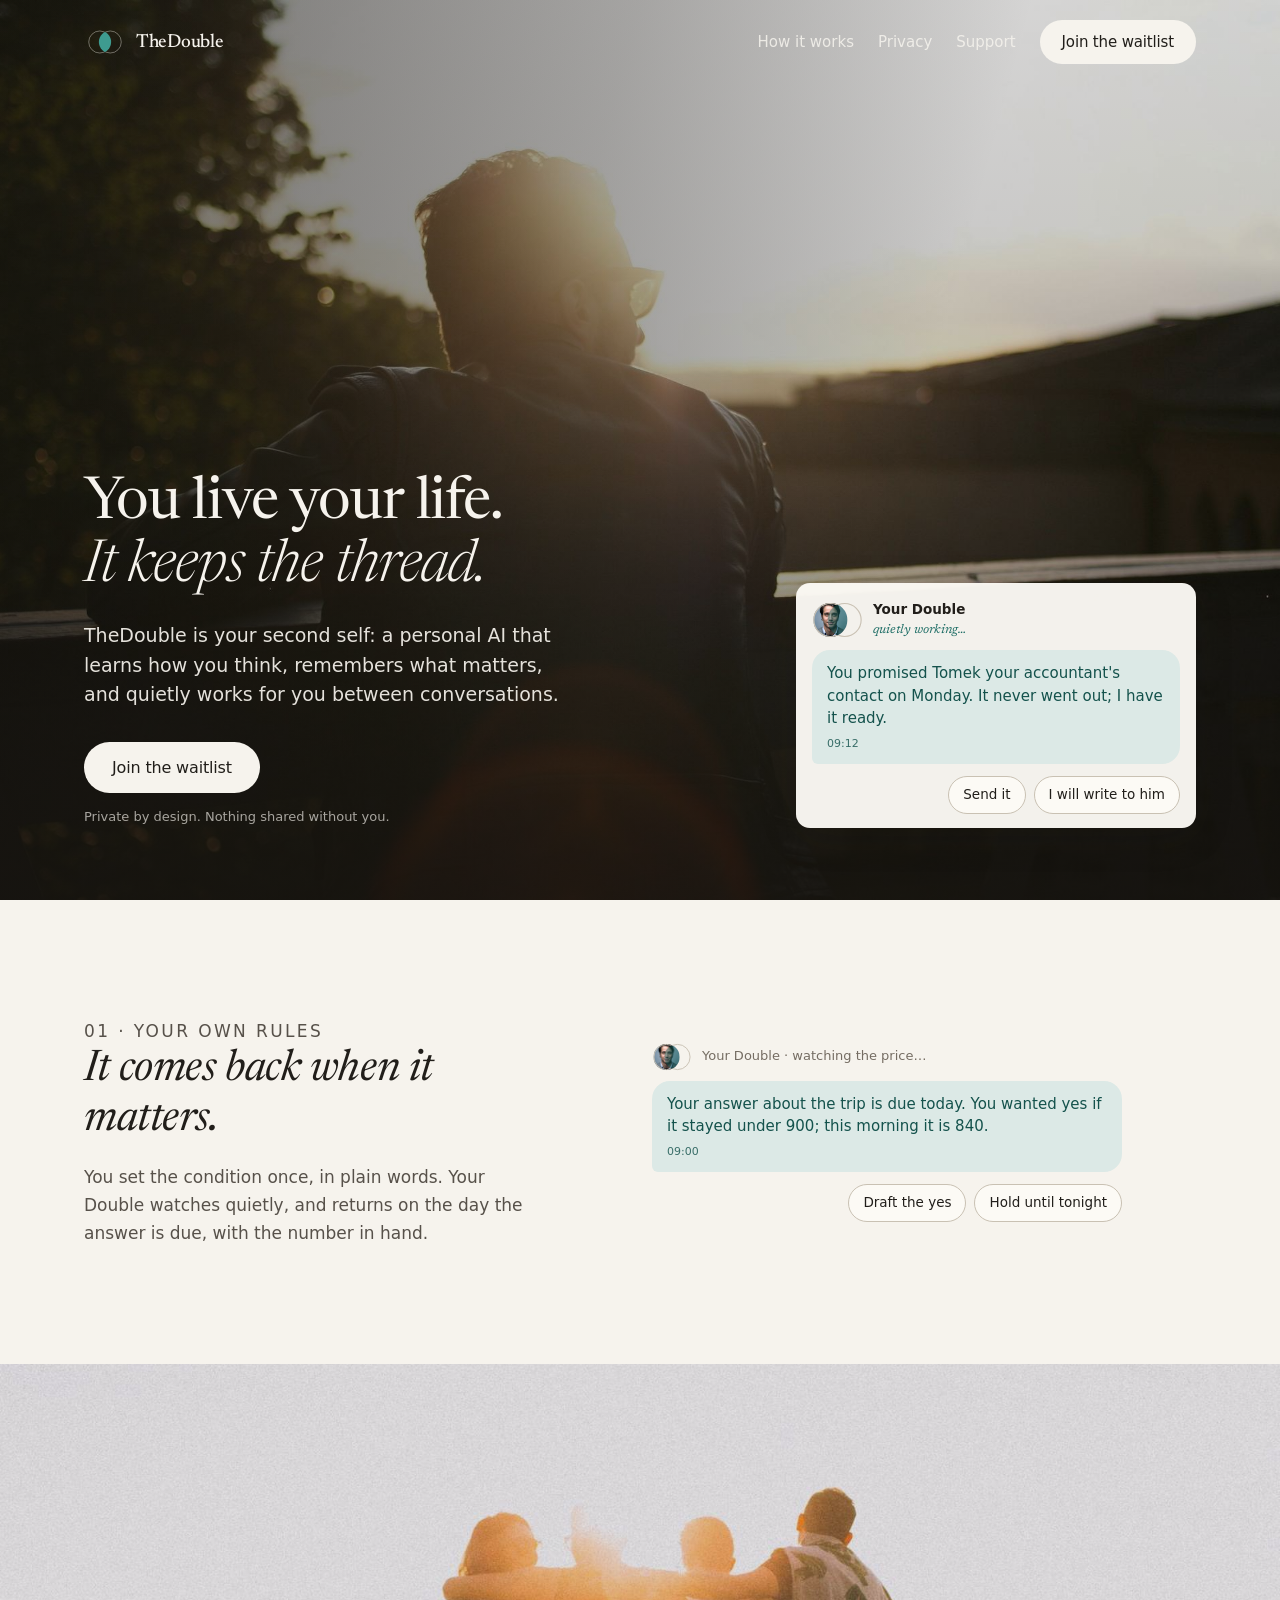
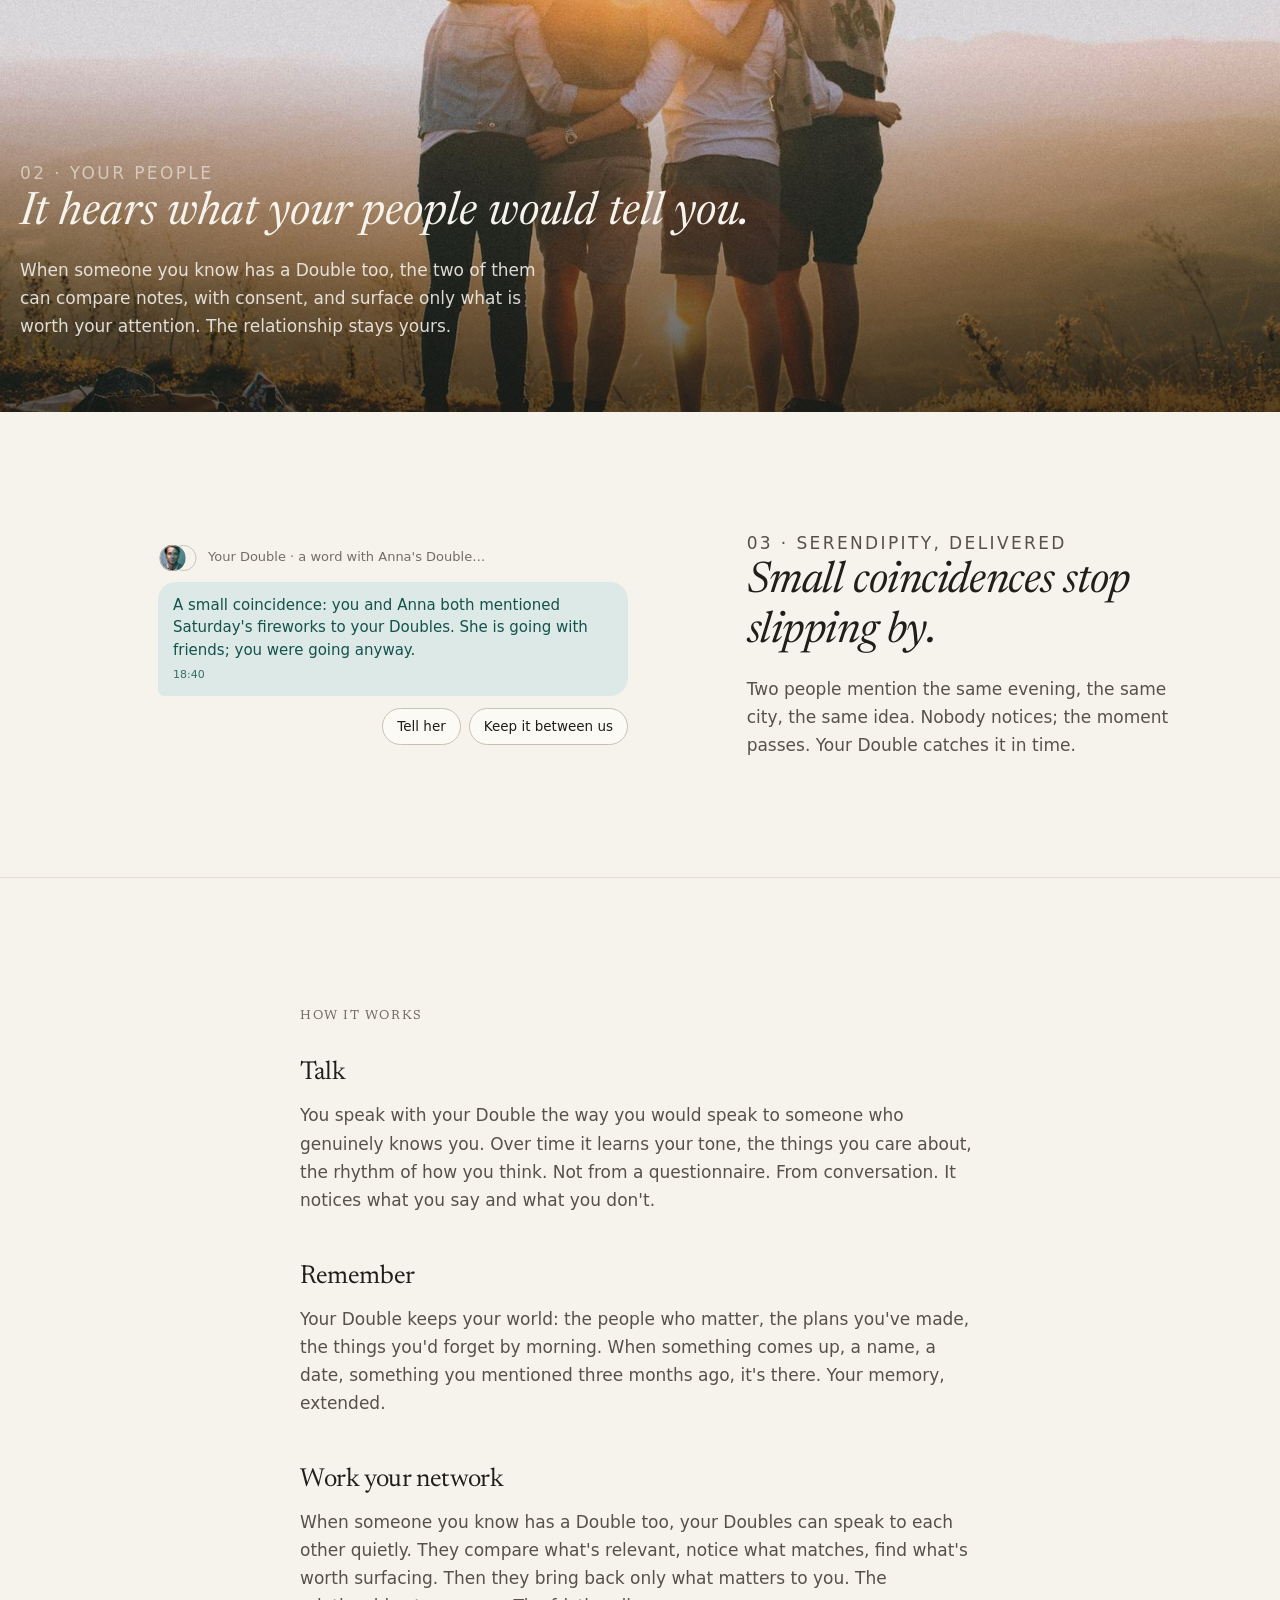
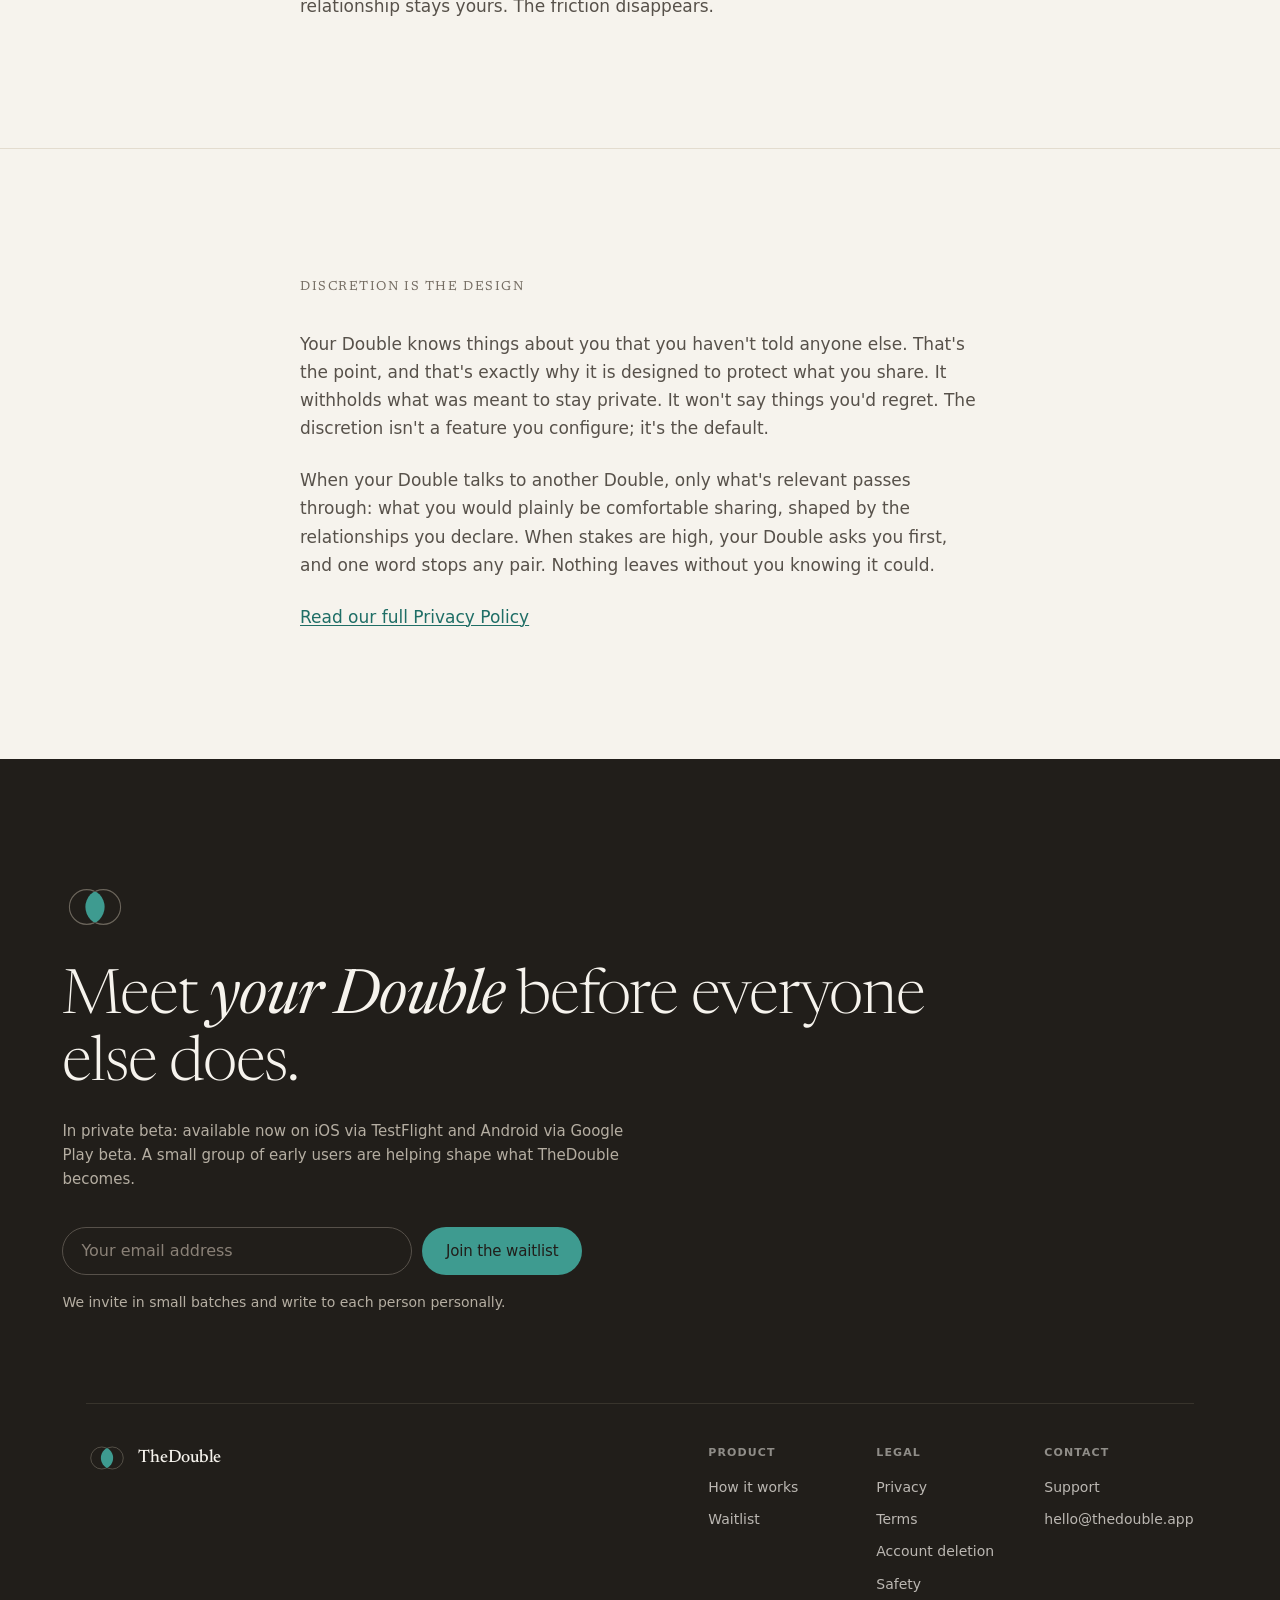
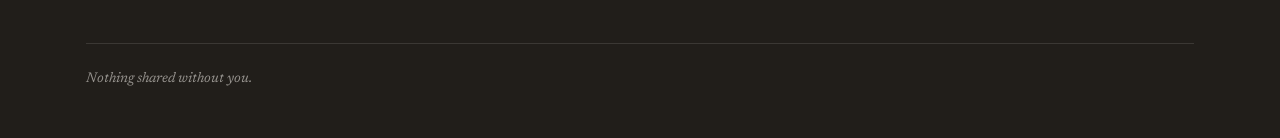
==== commit 1f5512e1: "deploy: site @ 817d64f66a6a" ====
--- a/index.html
+++ b/index.html
@@ -41,7 +41,7 @@
       <div class="ld-hero-img" role="img" aria-label="A person in warm evening light, looking out over the city"></div>
       <div class="ld-hero-scrim" aria-hidden="true"></div>
 
-      <header class="ld-wrap" role="banner">
+      <header class="ld-wrap">
         <div class="ld-nav">
           <a href="/" class="mkt-wordmark" aria-label="TheDouble -- home">
             <svg class="mkt-logo-svg" xmlns="http://www.w3.org/2000/svg" viewBox="0 0 96 64" aria-hidden="true" focusable="false">
@@ -205,7 +205,7 @@
         <p class="ld-join-after">We invite in small batches and write to each person personally.</p>
 
         <!-- FOOTER -->
-        <footer class="mkt-footer" role="contentinfo">
+        <footer class="mkt-footer">
           <div class="mkt-footer-inner">
             <div class="mkt-footer-lockup">
               <svg class="mkt-footer-logo" xmlns="http://www.w3.org/2000/svg" viewBox="0 0 96 64" aria-hidden="true" focusable="false">
--- a/style.css
+++ b/style.css
@@ -61,6 +61,9 @@
 
 a { color: var(--teal); text-decoration: none; }
 a:hover { text-decoration: underline; }
+/* a11y (axe link-in-text-block): linki w treści stron prawnych muszą być
+   odróżnialne bez koloru — kontrast teal vs tekst akapitu to tylko 1.29:1 */
+.content p a, .content li a { text-decoration: underline; text-underline-offset: 2px; }
 
 /* ── Header ── */
 .site-header {
@@ -122,7 +125,7 @@
 
 .effective {
   font-size: 13px;
-  color: #8A8177;
+  color: #756D63; /* a11y: 4.6:1 na tle strony (było #8A8177 = 3.45:1) */
   margin-bottom: 32px;
 }
 
@@ -135,6 +138,11 @@
   border-collapse: collapse;
   margin: 16px 0 24px;
   font-size: 14px;
+}
+/* Wąskie ekrany: tabela scrolluje we własnym kontenerze zamiast rozpychać
+   stronę (privacy.html przelewała się o 9px na 375px) */
+@media (max-width: 480px) {
+  table { display: block; overflow-x: auto; -webkit-overflow-scrolling: touch; }
 }
 th {
   text-align: left;
@@ -245,10 +253,7 @@
 
 /* ── Global resets for marketing page only ── */
 .mkt-header,
-.mkt-hero,
 .mkt-section,
-.mkt-pullquote-section,
-.mkt-availability,
 .mkt-footer {
   box-sizing: border-box;
 }
@@ -259,7 +264,7 @@
 .mkt-btn:focus-visible,
 .mkt-mobile-link:focus-visible,
 .mkt-mobile-cta:focus-visible,
-.mkt-mobile-toggle:focus-visible,
+.mkt-menu-toggle:focus-visible,
 .mkt-mobile-close:focus-visible,
 .mkt-footer-link:focus-visible,
 .mkt-inline-link:focus-visible {
@@ -375,17 +380,6 @@
   color: #fff;
 }
 
-.mkt-btn-outline {
-  background: transparent;
-  color: var(--td-text-primary);
-  border: 1.5px solid var(--td-border-hairline);
-}
-.mkt-btn-outline:hover {
-  border-color: var(--td-double-action);
-  color: var(--td-double-action);
-  text-decoration: none;
-}
-
 /* Mobile menu toggle */
 .mkt-menu-toggle {
   display: none;
@@ -460,8 +454,7 @@
   background: var(--td-bg-canvas);
 }
 
-.mkt-section + .mkt-section,
-.mkt-pullquote-section + .mkt-section {
+.mkt-section + .mkt-section {
   border-top: 1px solid var(--td-border-hairline);
   padding-top: 128px;
 }
@@ -477,7 +470,7 @@
   font-size: 13px;
   letter-spacing: 0.12em;
   text-transform: uppercase;
-  color: var(--td-text-tertiary);
+  color: #756D63; /* a11y: 4.6:1 (token tertiary = 3.45:1 przy 13px) */
   margin: 0 0 var(--td-space-8) 0;
 }
 
@@ -509,35 +502,6 @@
 }
 
 /* ─────────────────────────────────────────
-   PULL QUOTE
-   ───────────────────────────────────────── */
-.mkt-pullquote-section {
-  padding: 112px 24px;
-  background: var(--td-bg-canvas);
-  border-top: 1px solid var(--td-border-hairline);
-  border-bottom: 1px solid var(--td-border-hairline);
-}
-
-.mkt-pullquote {
-  max-width: 560px;
-  margin: 0 auto;
-  padding: 0;
-  border: none;
-  text-align: center;
-}
-
-.mkt-pullquote p {
-  font-family: var(--td-font-brand);
-  font-style: italic;
-  font-weight: 400;
-  font-size: 27px;
-  line-height: 1.4;
-  color: var(--td-text-primary);
-  letter-spacing: -0.01em;
-  margin: 0;
-}
-
-/* ─────────────────────────────────────────
    INLINE LINK
    ───────────────────────────────────────── */
 .mkt-inline-link {
@@ -671,7 +635,7 @@
   font-weight: 600;
   letter-spacing: 0.1em;
   text-transform: uppercase;
-  color: rgba(246, 243, 237, 0.45);
+  color: rgba(246, 243, 237, 0.52); /* a11y: 5.0:1 na stopce (.45 = 4.1:1 przy 11px) */
   margin: 0 0 4px 0;
 }
 
@@ -692,7 +656,7 @@
   font-family: var(--td-font-brand);
   font-style: italic;
   font-size: 14px;
-  color: rgba(246, 243, 237, 0.4);
+  color: rgba(246, 243, 237, 0.55); /* a11y: 5.4:1 (.4 = 3.5:1) */
   grid-column: 1 / -1;
   grid-row: 2;
   margin: 0;
@@ -718,16 +682,8 @@
   .mkt-section {
     padding: 80px 20px;
   }
-  .mkt-section + .mkt-section,
-  .mkt-pullquote-section + .mkt-section {
+  .mkt-section + .mkt-section {
     padding-top: 80px;
-  }
-  .mkt-pullquote-section {
-    padding: 72px 20px;
-  }
-
-  .mkt-pullquote p {
-    font-size: 22px;
   }
 
   .mkt-wl-form {
@@ -882,7 +838,9 @@
 .ld-sender { display: flex; align-items: center; gap: 10px; margin-bottom: 10px; }
 .ld-sender-name { font-family: var(--td-font-ui); font-size: 13.5px; font-weight: 600; color: var(--td-text-primary); }
 .ld-sender-doing { font-family: var(--td-font-brand); font-style: italic; font-size: 12.5px; color: var(--td-double-action); }
-.ld-sender-line { font-family: var(--td-font-ui); font-size: 13px; color: var(--td-text-tertiary); }
+/* a11y: #756D63 = 4.6:1 na canvas (token --td-text-tertiary #8A8177 = 3.45:1
+   przy 13px; kandydat na poprawkę tokenu w DS — decyzja S3) */
+.ld-sender-line { font-family: var(--td-font-ui); font-size: 13px; color: #756D63; }
 .ld-avcomp { display: block; flex: none; }
 .ld-bubble {
   background: var(--td-double-field);
@@ -896,7 +854,7 @@
 .ld-bubble .ld-meta {
   display: block;
   font-size: 11px;
-  color: rgba(20,82,76,.62);
+  color: rgba(20,82,76,.82); /* a11y: 4.7:1 na polu dymka (.62 = 3.03:1) */
   margin-top: 6px;
   font-style: normal;
 }
@@ -924,7 +882,7 @@
   font-size: 12px;
   letter-spacing: .14em;
   text-transform: uppercase;
-  color: var(--td-text-tertiary);
+  color: #756D63; /* a11y: 4.6:1 (token tertiary = 3.45:1 przy 12px) */
   margin: 0 0 20px;
 }
 .ld-ch-title {
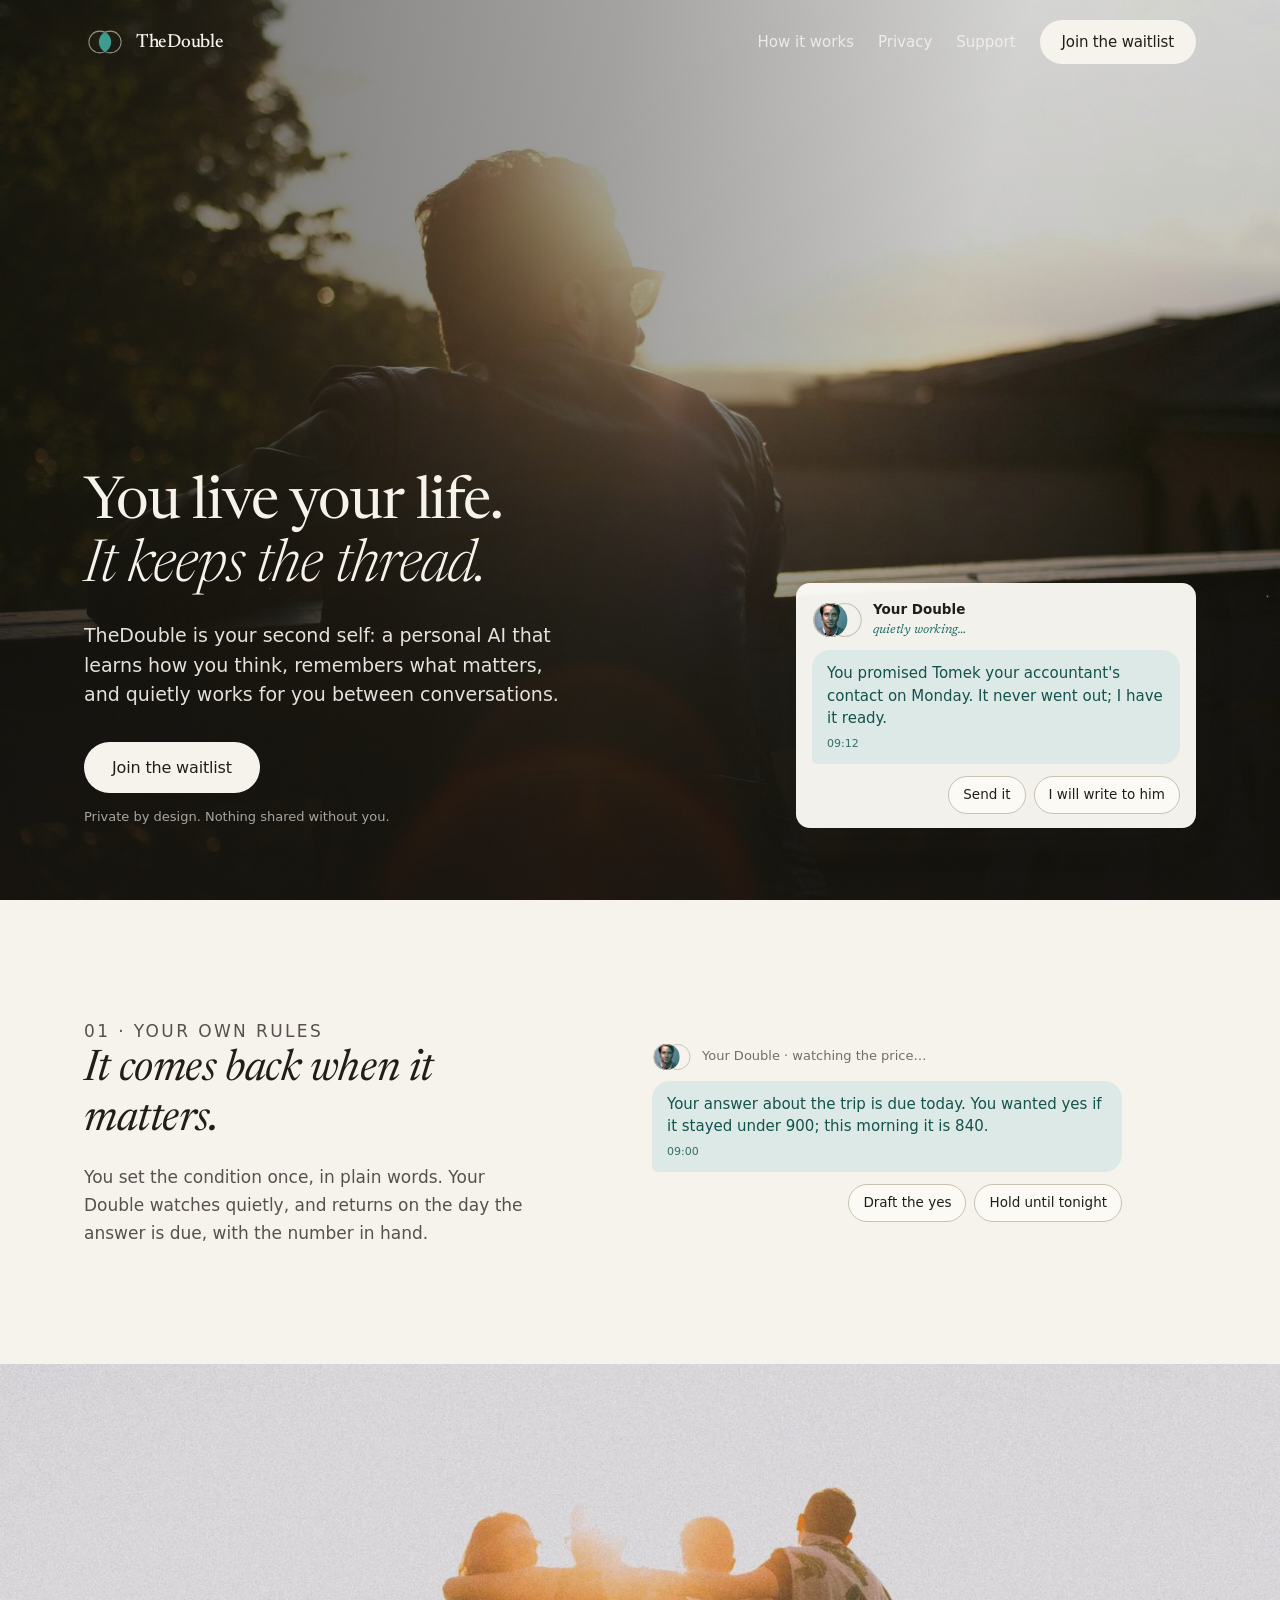
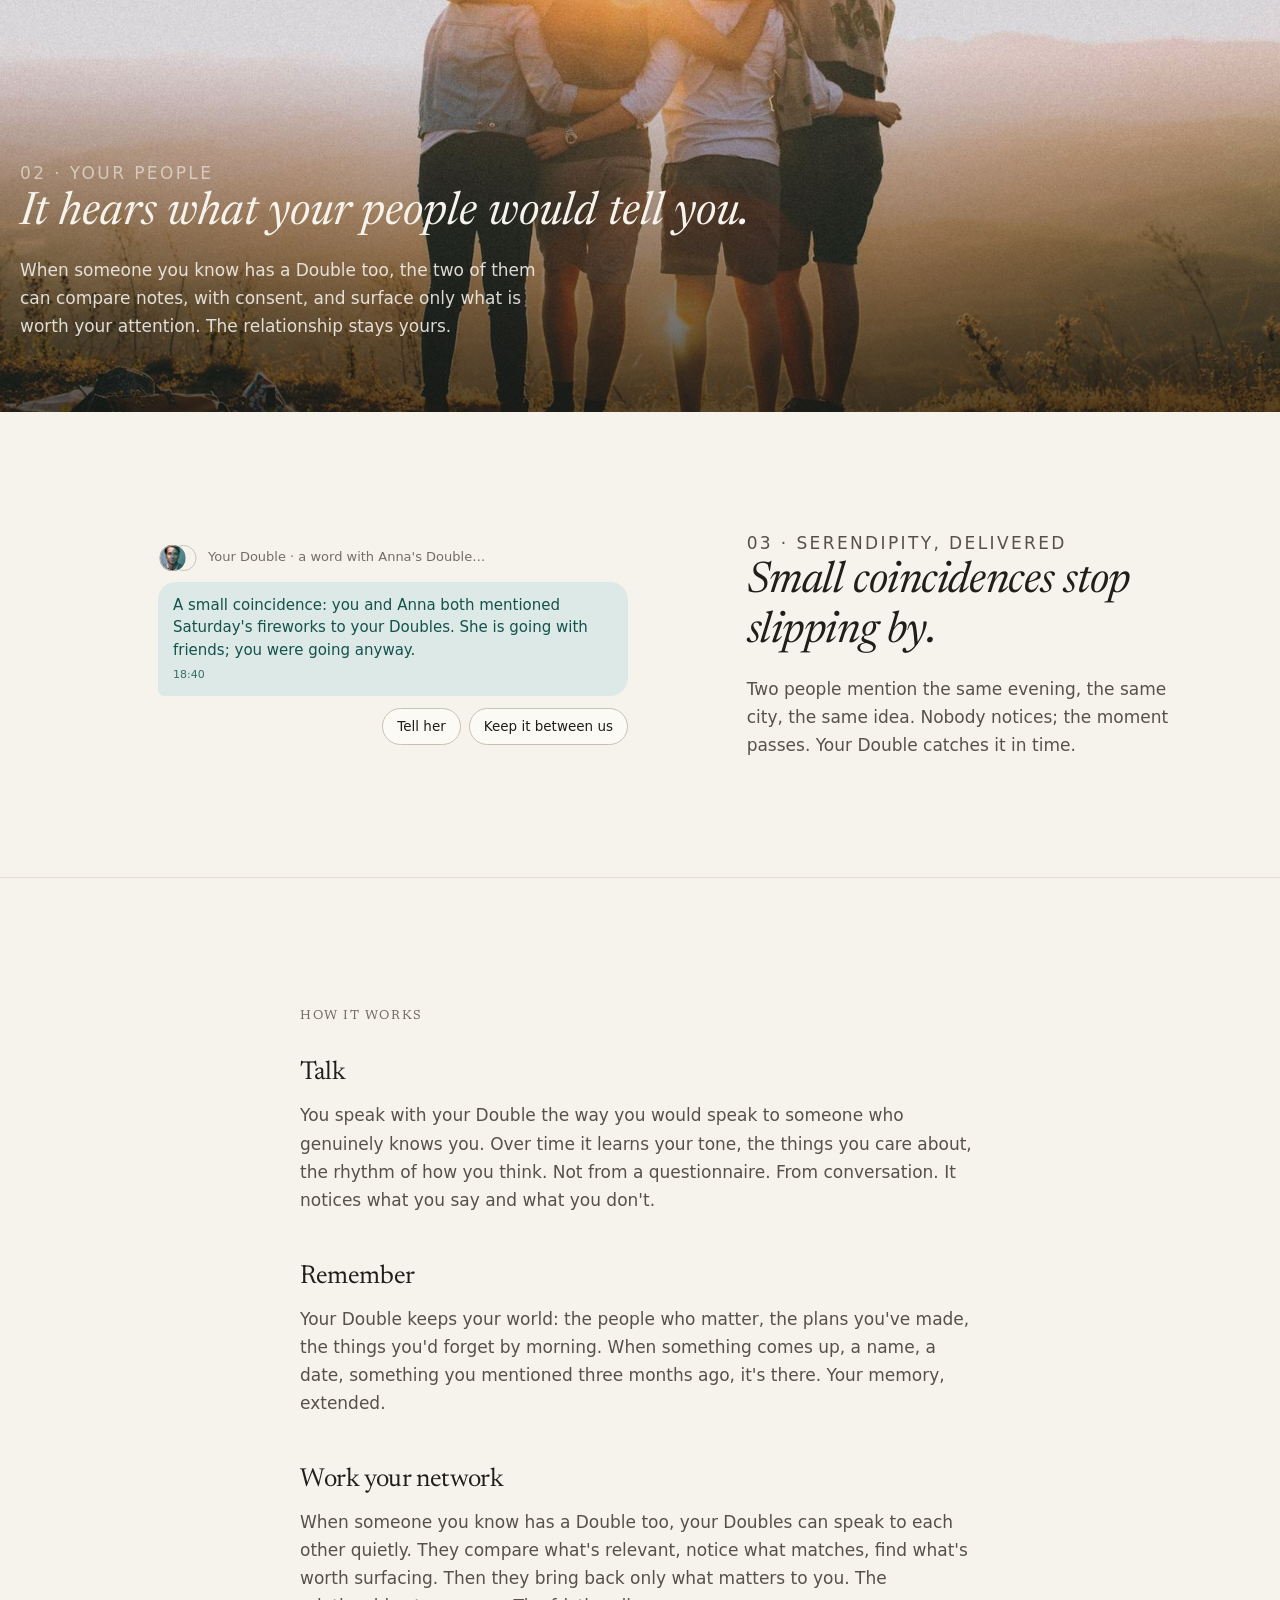
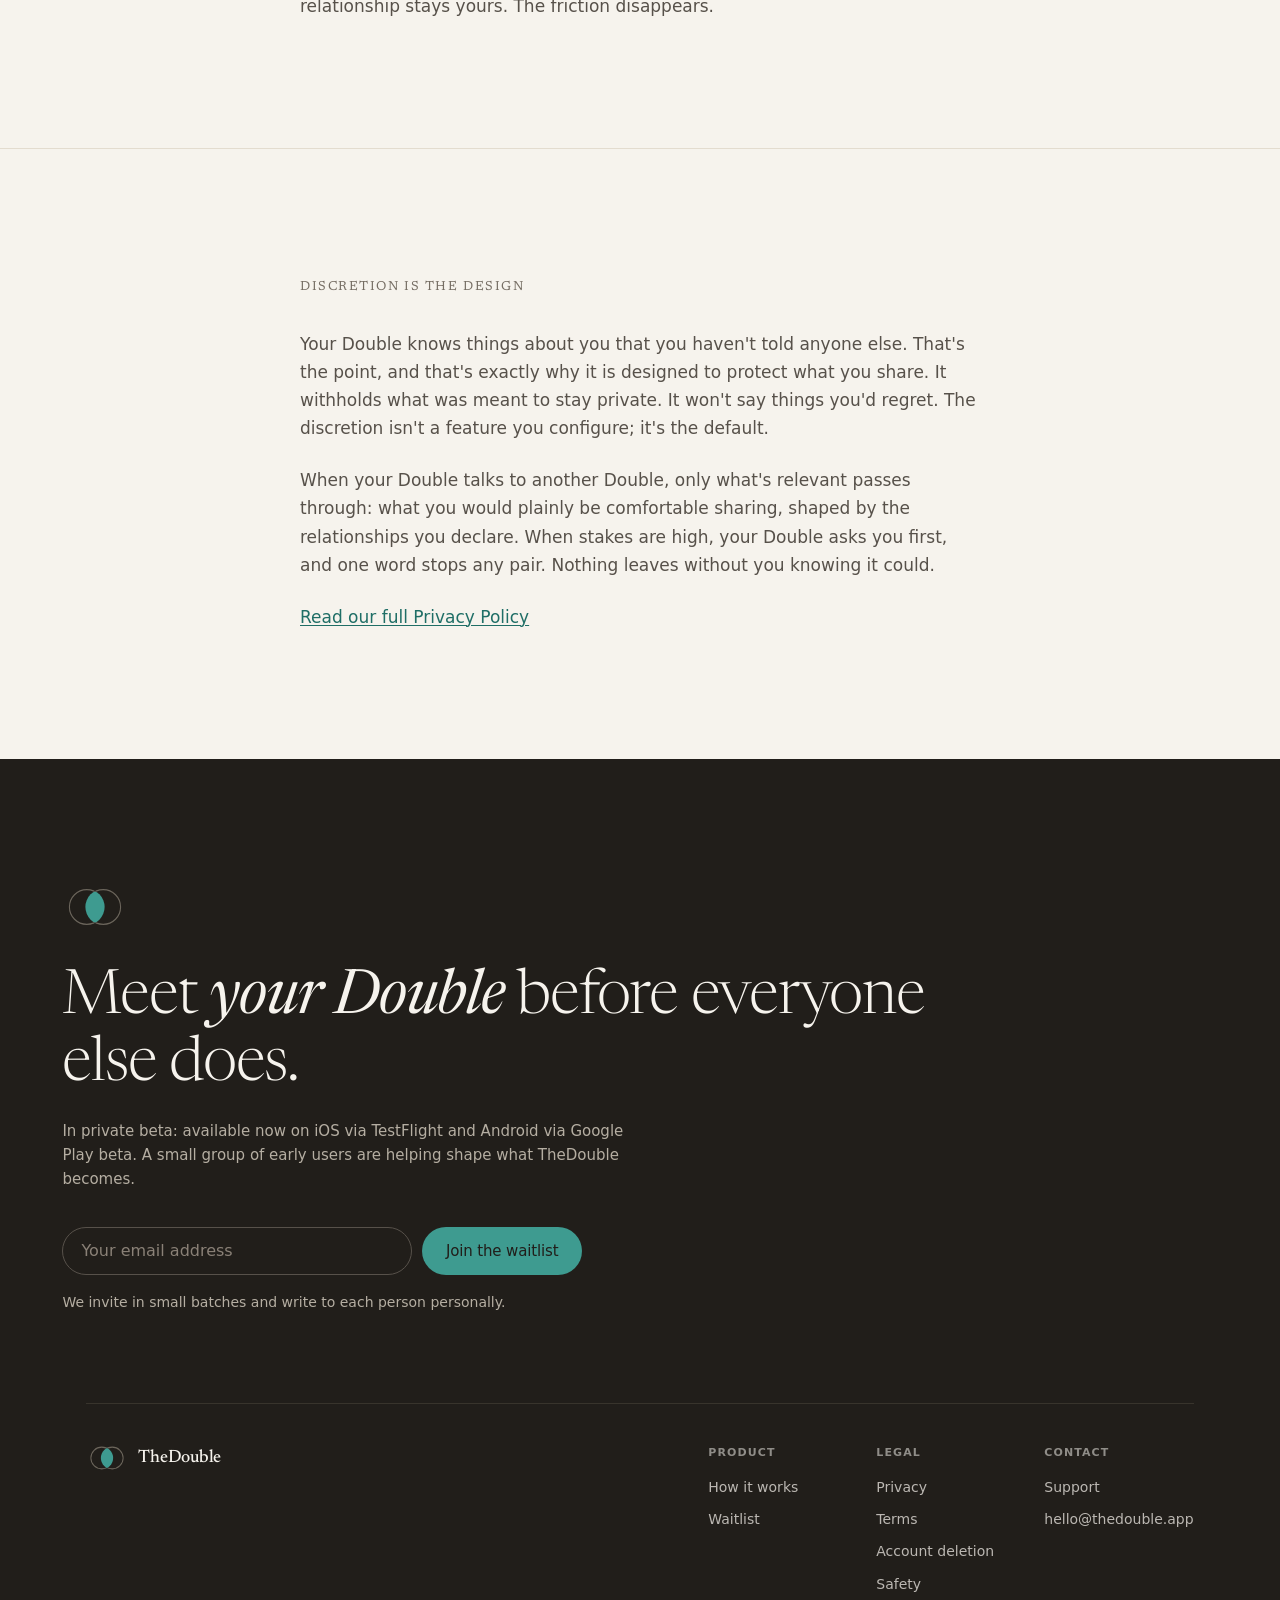
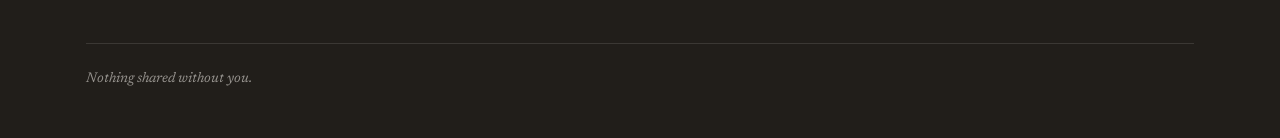
==== commit 041f22e7: "deploy: site @ 821083886cb9" ====
--- a/index.html
+++ b/index.html
@@ -51,8 +51,8 @@
                 <mask id="header-lens-outR"><rect width="96" height="64" fill="white"/><circle cx="36" cy="32" r="26" fill="black"/></mask>
               </defs>
               <circle cx="60" cy="32" r="26" fill="#3E9B90" clip-path="url(#header-lens)"/>
-              <circle cx="36" cy="32" r="25.2" fill="none" stroke="rgba(246,243,237,.55)" stroke-width="1.6" mask="url(#header-lens-outL)"/>
-              <circle cx="60" cy="32" r="25.2" fill="none" stroke="rgba(246,243,237,.55)" stroke-width="1.6" mask="url(#header-lens-outR)"/>
+              <circle cx="36" cy="32" r="24.85" fill="none" stroke="rgba(246,243,237,.55)" stroke-width="2.3" mask="url(#header-lens-outL)"/>
+              <circle cx="60" cy="32" r="24.85" fill="none" stroke="rgba(246,243,237,.55)" stroke-width="2.3" mask="url(#header-lens-outR)"/>
             </svg>
             <span class="mkt-wordmark-text">TheDouble</span>
           </a>
@@ -215,8 +215,8 @@
                   <mask id="footer-lens-outR"><rect width="96" height="64" fill="white"/><circle cx="36" cy="32" r="26" fill="black"/></mask>
                 </defs>
                 <circle cx="60" cy="32" r="26" fill="#3E9B90" clip-path="url(#footer-lens)"/>
-                <circle cx="36" cy="32" r="25.2" fill="none" stroke="#6B655B" stroke-width="1.6" mask="url(#footer-lens-outL)"/>
-                <circle cx="60" cy="32" r="25.2" fill="none" stroke="#6B655B" stroke-width="1.6" mask="url(#footer-lens-outR)"/>
+                <circle cx="36" cy="32" r="24.85" fill="none" stroke="#6B655B" stroke-width="2.3" mask="url(#footer-lens-outL)"/>
+                <circle cx="60" cy="32" r="24.85" fill="none" stroke="#6B655B" stroke-width="2.3" mask="url(#footer-lens-outR)"/>
               </svg>
               <span class="mkt-footer-wordmark">TheDouble</span>
             </div>
@@ -331,7 +331,7 @@
         var source = form.dataset.source || 'site';
         submitting = true;
         btn.disabled = true;
-        btn.textContent = 'Sending...';
+        btn.textContent = 'Sending…';
 
         fetch(SUPABASE_URL, {
           method: 'POST',
--- a/style.css
+++ b/style.css
@@ -17,7 +17,7 @@
   --td-border-input: #C9C1B3;
   --td-text-primary: #211E1A;
   --td-text-secondary: #57514A;
-  --td-text-tertiary: #8A8177;
+  --td-text-tertiary: #756D63; /* v1.2.0 2026-08-21: AA fix, bylo #8A8177 */
   --td-double-action: #1F6E66;
   --td-double-deep: #14524C;
   --td-double-field: #DCE9E6;
@@ -81,13 +81,6 @@
   text-decoration: none;
 }
 
-.wordmark {
-  font-family: Georgia, 'Newsreader', serif;
-  font-size: 20px;
-  font-weight: 400;
-  color: var(--text);
-  letter-spacing: -0.02em;
-}
 
 /* ── Content ── */
 .content {
@@ -97,7 +90,7 @@
 }
 
 h1 {
-  font-family: Georgia, 'Newsreader', serif;
+  font-family: 'Newsreader', Georgia, serif;
   font-size: 30px;
   font-weight: 400;
   color: var(--text);
@@ -106,7 +99,7 @@
 }
 
 h2 {
-  font-family: Georgia, 'Newsreader', serif;
+  font-family: 'Newsreader', Georgia, serif;
   font-size: 20px;
   font-weight: 400;
   color: var(--text);
@@ -114,7 +107,7 @@
 }
 
 h3 {
-  font-family: Georgia, 'Newsreader', serif;
+  font-family: 'Newsreader', Georgia, serif;
   font-size: 16px;
   font-weight: 400;
   color: var(--secondary);
@@ -125,7 +118,7 @@
 
 .effective {
   font-size: 13px;
-  color: #756D63; /* a11y: 4.6:1 na tle strony (było #8A8177 = 3.45:1) */
+  color: var(--td-text-tertiary); /* 4.6:1 na canvas (token v1.2.0) */
   margin-bottom: 32px;
 }
 
@@ -200,7 +193,7 @@
 .steps {
   background: var(--card);
   border: 1px solid var(--hairline);
-  border-radius: 8px;
+  border-radius: 10px; /* skala radius kanonu: 6/10/14 */
   padding: 20px 20px 16px;
   margin: 16px 0 24px;
 }
@@ -211,7 +204,7 @@
 .info-box {
   background: var(--card);
   border: 1px solid var(--hairline);
-  border-radius: 8px;
+  border-radius: 10px; /* skala radius kanonu: 6/10/14 */
   padding: 16px 18px;
   margin: 16px 0;
   font-size: 14px;
@@ -221,7 +214,7 @@
 /* ── Emergency number ── */
 .crisis-number {
   font-size: 20px;
-  font-family: Georgia, 'Newsreader', serif;
+  font-family: 'Newsreader', Georgia, serif;
   color: var(--teal);
   font-weight: 400;
 }
@@ -470,7 +463,7 @@
   font-size: 13px;
   letter-spacing: 0.12em;
   text-transform: uppercase;
-  color: #756D63; /* a11y: 4.6:1 (token tertiary = 3.45:1 przy 13px) */
+  color: var(--td-text-tertiary); /* 4.6:1 (token v1.2.0) */
   margin: 0 0 var(--td-space-8) 0;
 }
 
@@ -838,9 +831,7 @@
 .ld-sender { display: flex; align-items: center; gap: 10px; margin-bottom: 10px; }
 .ld-sender-name { font-family: var(--td-font-ui); font-size: 13.5px; font-weight: 600; color: var(--td-text-primary); }
 .ld-sender-doing { font-family: var(--td-font-brand); font-style: italic; font-size: 12.5px; color: var(--td-double-action); }
-/* a11y: #756D63 = 4.6:1 na canvas (token --td-text-tertiary #8A8177 = 3.45:1
-   przy 13px; kandydat na poprawkę tokenu w DS — decyzja S3) */
-.ld-sender-line { font-family: var(--td-font-ui); font-size: 13px; color: #756D63; }
+.ld-sender-line { font-family: var(--td-font-ui); font-size: 13px; color: var(--td-text-tertiary); }
 .ld-avcomp { display: block; flex: none; }
 .ld-bubble {
   background: var(--td-double-field);
@@ -882,7 +873,7 @@
   font-size: 12px;
   letter-spacing: .14em;
   text-transform: uppercase;
-  color: #756D63; /* a11y: 4.6:1 (token tertiary = 3.45:1 przy 12px) */
+  color: var(--td-text-tertiary); /* 4.6:1 (token v1.2.0) */
   margin: 0 0 20px;
 }
 .ld-ch-title {
@@ -959,6 +950,7 @@
   display: block;
 }
 @media (prefers-reduced-motion: reduce) { .ld-join-mark svg { animation: none; } }
+@keyframes td-breathe { from { transform: scale(1); } to { transform: scale(1.045); } }
 .ld-join h2 {
   font-family: var(--td-font-brand);
   font-weight: 300;
@@ -983,7 +975,7 @@
   border-color: #57514A;
   color: var(--td-paper);
 }
-.ld-join .mkt-wl-input::placeholder { color: #8A8177; }
+.ld-join .mkt-wl-input::placeholder { color: #8A8177; } /* dark tertiary (dark bez zmian, U2) */
 .ld-join .mkt-wl-input:focus {
   border-color: var(--td-double-ondark);
   box-shadow: 0 0 0 3px rgba(62,155,144,.25);
